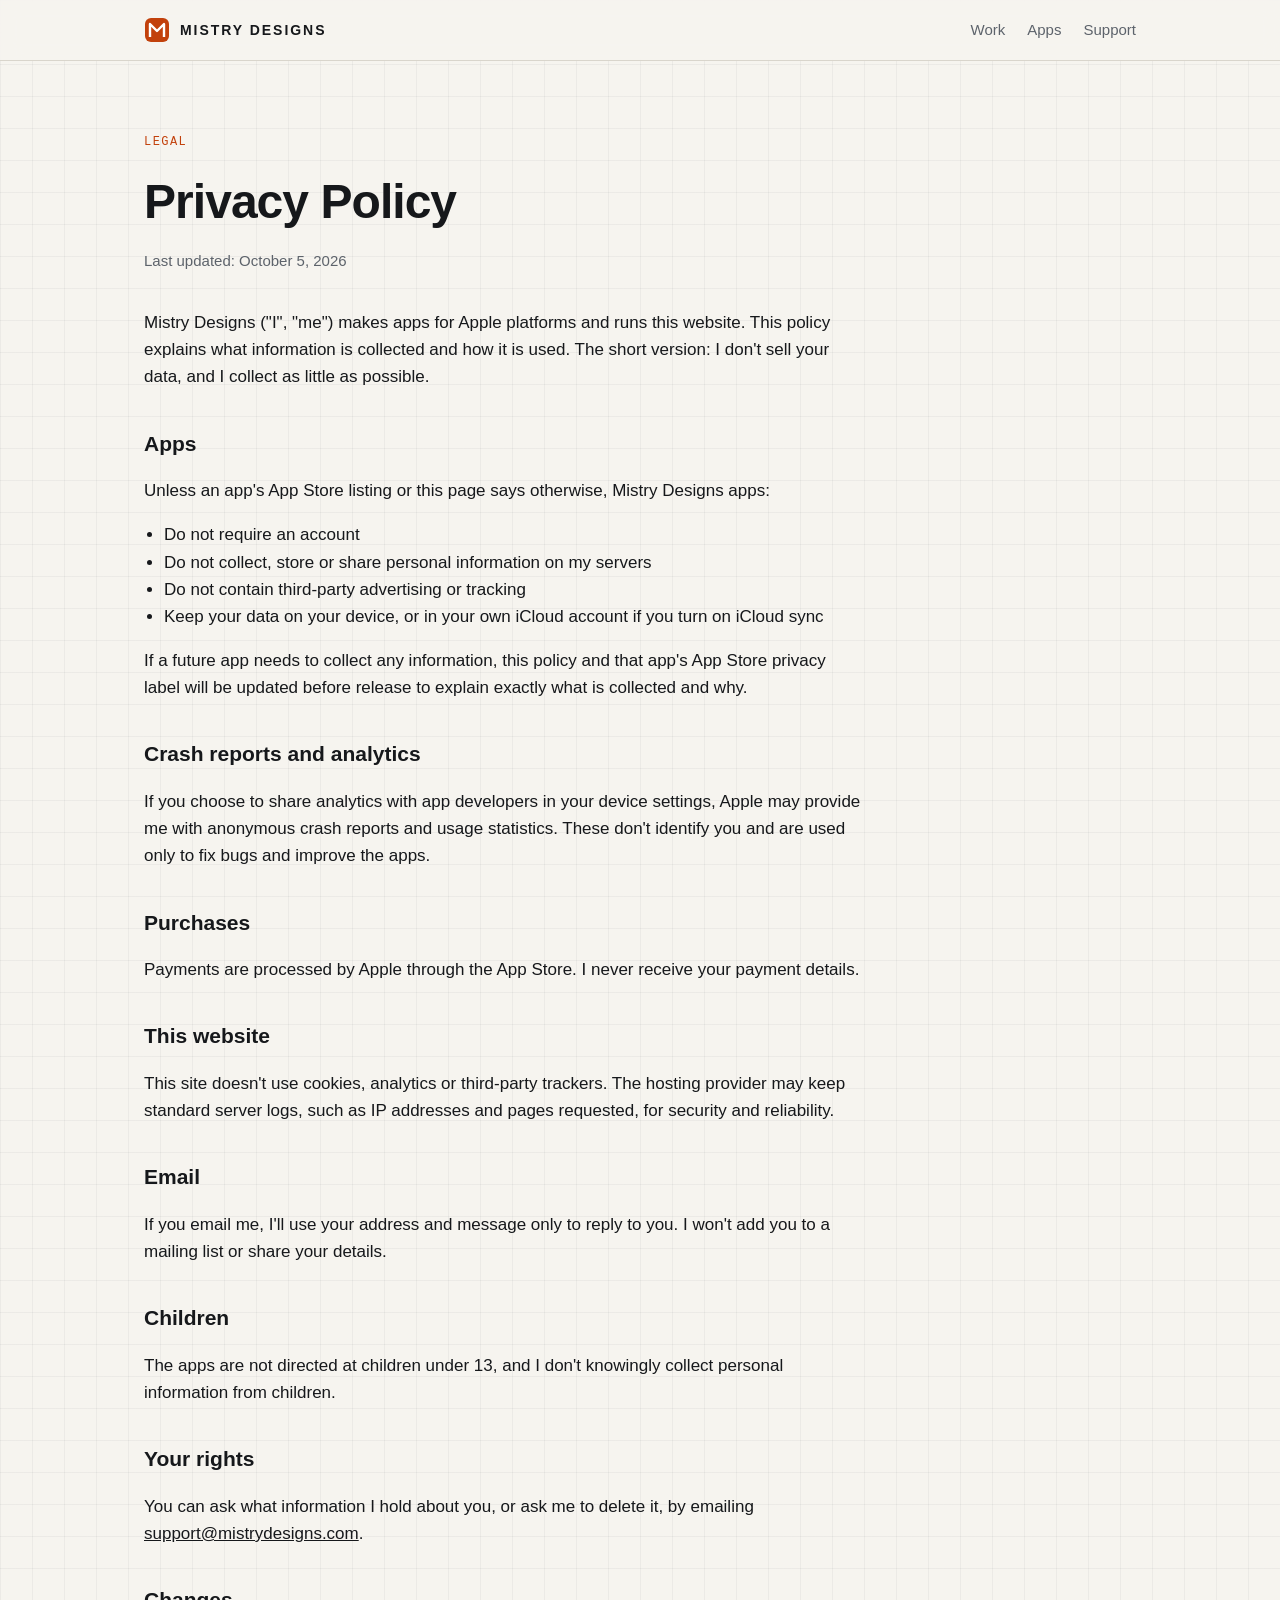
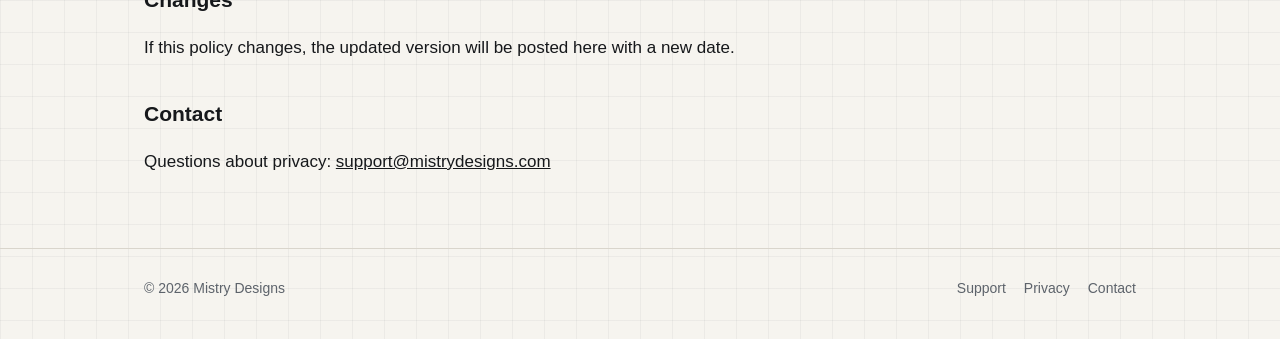
==== privacy.html @ 91972504 "Add files via upload" ====
<!doctype html>
<html lang="en">
<head>
<meta charset="utf-8">
<meta name="viewport" content="width=device-width,initial-scale=1">
<title>Privacy Policy — Mistry Designs</title>
<meta name="description" content="Privacy policy for Mistry Designs apps and website.">
<link rel="stylesheet" href="style.css">
<link rel="icon" href="data:image/svg+xml,%3Csvg xmlns='http://www.w3.org/2000/svg' viewBox='0 0 26 26'%3E%3Crect width='26' height='26' rx='6' fill='%23c2410c'/%3E%3Cpolyline points='6,20 6,7 13,14 20,7 20,20' fill='none' stroke='white' stroke-width='2.4' stroke-linejoin='round'/%3E%3C/svg%3E">
</head>
<body>
<header class="site"><div class="wrap">
  <a class="brand" href="index.html"><svg viewBox="0 0 26 26" aria-hidden="true"><rect x="1" y="1" width="24" height="24" rx="6" fill="currentColor"/><polyline points="6,20 6,7 13,14 20,7 20,20" fill="none" stroke="#fff" stroke-width="2.4" stroke-linejoin="round"/></svg>MISTRY DESIGNS</a>
  <nav><a href="index.html#work">Work</a><a href="index.html#apps">Apps</a><a href="support.html">Support</a></nav>
</div></header>

<main><div class="wrap"><div class="doc">
<div class="label">Legal</div>
<h1>Privacy Policy</h1>
<p class="updated">Last updated: October 5, 2026</p>
<p>Mistry Designs ("I", "me") makes apps for Apple platforms and runs this website. This policy explains what information is collected and how it is used. The short version: I don't sell your data, and I collect as little as possible.</p>
<h2>Apps</h2>
<p>Unless an app's App Store listing or this page says otherwise, Mistry Designs apps:</p>
<ul>
  <li>Do not require an account</li>
  <li>Do not collect, store or share personal information on my servers</li>
  <li>Do not contain third-party advertising or tracking</li>
  <li>Keep your data on your device, or in your own iCloud account if you turn on iCloud sync</li>
</ul>
<p>If a future app needs to collect any information, this policy and that app's App Store privacy label will be updated before release to explain exactly what is collected and why.</p>
<h2>Crash reports and analytics</h2>
<p>If you choose to share analytics with app developers in your device settings, Apple may provide me with anonymous crash reports and usage statistics. These don't identify you and are used only to fix bugs and improve the apps.</p>
<h2>Purchases</h2>
<p>Payments are processed by Apple through the App Store. I never receive your payment details.</p>
<h2>This website</h2>
<p>This site doesn't use cookies, analytics or third-party trackers. The hosting provider may keep standard server logs, such as IP addresses and pages requested, for security and reliability.</p>
<h2>Email</h2>
<p>If you email me, I'll use your address and message only to reply to you. I won't add you to a mailing list or share your details.</p>
<h2>Children</h2>
<p>The apps are not directed at children under 13, and I don't knowingly collect personal information from children.</p>
<h2>Your rights</h2>
<p>You can ask what information I hold about you, or ask me to delete it, by emailing <a href="mailto:support@mistrydesigns.com">support@mistrydesigns.com</a>.</p>
<h2>Changes</h2>
<p>If this policy changes, the updated version will be posted here with a new date.</p>
<h2>Contact</h2>
<p>Questions about privacy: <a href="mailto:support@mistrydesigns.com">support@mistrydesigns.com</a></p>
</div></div></main>

<footer><div class="wrap">
  <span>© 2026 Mistry Designs</span>
  <span><a href="support.html">Support</a><a href="privacy.html">Privacy</a><a href="mailto:hello@mistrydesigns.com">Contact</a></span>
</div></footer>
</body>
</html>
---- style.css ----
:root{
  --bg:#f6f4ef; --surface:#ffffff; --ink:#16181b; --muted:#5d636b; --line:#d9d5cc;
  --accent:#c2410c; --accent-ink:#ffffff; --grid:rgba(22,24,27,.045);
  --sans:-apple-system,BlinkMacSystemFont,"SF Pro Text","Segoe UI",Roboto,Helvetica,Arial,sans-serif;
  --mono:ui-monospace,"SF Mono",Menlo,Consolas,monospace;
}
@media (prefers-color-scheme:dark){
  :root{--bg:#121417;--surface:#1a1d21;--ink:#ecebe7;--muted:#9aa0a8;--line:#2c3036;
  --accent:#fb923c;--accent-ink:#121417;--grid:rgba(236,235,231,.04);}
}
*{box-sizing:border-box}
html{scroll-behavior:smooth}
body{margin:0;background:var(--bg);color:var(--ink);font-family:var(--sans);font-size:17px;line-height:1.6;
  -webkit-font-smoothing:antialiased;
  background-image:linear-gradient(var(--grid) 1px,transparent 1px),linear-gradient(90deg,var(--grid) 1px,transparent 1px);
  background-size:32px 32px;}
a{color:inherit}
.wrap{max-width:1040px;margin:0 auto;padding:0 24px}
header.site{position:sticky;top:0;z-index:10;background:color-mix(in srgb,var(--bg) 88%,transparent);
  backdrop-filter:blur(10px);-webkit-backdrop-filter:blur(10px);border-bottom:1px solid var(--line)}
header.site .wrap{display:flex;align-items:center;justify-content:space-between;height:60px;gap:16px}
.brand{white-space:nowrap;display:flex;align-items:center;gap:10px;text-decoration:none;font-weight:700;letter-spacing:.14em;font-size:14px}
.brand svg{width:26px;height:26px;color:var(--accent)}
nav a{text-decoration:none;color:var(--muted);font-size:15px;margin-left:22px}
nav a:hover{color:var(--ink)}
.label{font-family:var(--mono);font-size:12px;letter-spacing:.12em;text-transform:uppercase;color:var(--accent)}
.hero{padding-top:96px;padding-bottom:72px}
.hero h1{font-size:clamp(38px,6.2vw,68px);line-height:1.04;letter-spacing:-.025em;margin:14px 0 22px;max-width:14ch}
.hero p{font-size:20px;color:var(--muted);max-width:40em;margin:0 0 32px}
.btns{display:flex;gap:12px;flex-wrap:wrap}
.btn{display:inline-block;padding:12px 20px;border-radius:999px;text-decoration:none;font-weight:600;font-size:15px;border:1px solid var(--ink)}
.btn.primary{background:var(--ink);color:var(--bg)}
.btn:hover{opacity:.85}
section{padding:72px 0;border-top:1px solid var(--line)}
section h2{font-size:clamp(28px,3.6vw,38px);letter-spacing:-.02em;line-height:1.15;margin:10px 0 14px}
.lede{color:var(--muted);max-width:40em;margin:0 0 40px}
.caps{display:grid;grid-template-columns:repeat(auto-fit,minmax(220px,1fr));gap:1px;background:var(--line);border:1px solid var(--line);border-radius:14px;overflow:hidden}
.cap{background:var(--surface);padding:24px}
.cap h3{margin:8px 0 6px;font-size:17px}
.cap p{margin:0;color:var(--muted);font-size:15px}
.cap .num{font-family:var(--mono);font-size:12px;color:var(--muted)}
.work{display:grid;gap:20px}
.proj{display:grid;grid-template-columns:240px 1fr;gap:28px;background:var(--surface);border:1px solid var(--line);border-radius:16px;padding:24px}
.proj .fig{aspect-ratio:4/3;border:1px solid var(--line);border-radius:10px;display:grid;place-items:center;color:var(--muted);
  background-image:linear-gradient(var(--grid) 1px,transparent 1px),linear-gradient(90deg,var(--grid) 1px,transparent 1px);background-size:16px 16px}
.proj .fig svg{width:72%;height:auto}
.proj h3{font-size:22px;letter-spacing:-.01em;margin:6px 0 8px}
.proj p{margin:0 0 14px;color:var(--muted)}
.meta{display:flex;justify-content:space-between;gap:12px;flex-wrap:wrap}
.status{font-family:var(--mono);font-size:12px;color:var(--muted)}
.status::before{content:"";display:inline-block;width:8px;height:8px;border-radius:50%;background:var(--accent);margin-right:8px;vertical-align:1px}
.tags{display:flex;flex-wrap:wrap;gap:8px;list-style:none;padding:0;margin:0}
.tags li{font-family:var(--mono);font-size:12px;border:1px solid var(--line);border-radius:999px;padding:3px 10px;color:var(--muted)}
.apps{display:grid;grid-template-columns:1.2fr 1fr;gap:40px;align-items:center}
.appicons{display:flex;gap:16px;justify-content:center}
.appicon{width:84px;height:84px;border-radius:20px;border:1.5px dashed var(--line);display:grid;place-items:center;font-family:var(--mono);font-size:11px;color:var(--muted);background:var(--surface)}
.appicon.on{border:none;background:var(--accent);color:var(--accent-ink);font-size:13px;font-weight:700}
.contact{display:flex;align-items:center;justify-content:space-between;gap:24px;flex-wrap:wrap}
.contact a.mail{font-size:clamp(22px,3.4vw,34px);font-weight:600;letter-spacing:-.01em;text-decoration:none;border-bottom:2px solid var(--accent)}
footer{border-top:1px solid var(--line);padding:28px 0 40px;color:var(--muted);font-size:14px}
footer .wrap{display:flex;justify-content:space-between;gap:16px;flex-wrap:wrap}
footer a{color:var(--muted);text-decoration:none;margin-left:18px}
footer a:hover{color:var(--ink)}
/* document pages */
.doc{padding:72px 0 56px;max-width:720px}
.doc h1{font-size:clamp(34px,5vw,48px);letter-spacing:-.02em;margin:12px 0 8px}
.doc .updated{color:var(--muted);font-size:15px;margin:0 0 36px}
.doc h2{font-size:21px;margin:36px 0 8px}
.doc p,.doc li{color:var(--ink)}
.doc ul{padding-left:20px}
.card{background:var(--surface);border:1px solid var(--line);border-radius:14px;padding:22px 24px;margin:0 0 28px}
.card a{font-weight:600}
@media (max-width:760px){
  .wrap{padding:0 16px}
  nav a{margin-left:14px;font-size:14px}
  nav a.hide-sm{display:none}
  .hero{padding-top:64px;padding-bottom:48px}
  .proj{grid-template-columns:1fr}
  .apps{grid-template-columns:1fr}
  section{padding:56px 0}
  footer a{margin:0 18px 0 0}
}
/* stage clock */
.appcard{display:flex;gap:18px;align-items:flex-start;background:var(--surface);border:1px solid var(--line);border-radius:16px;padding:18px;margin:0 0 24px}
.appcard .appicon{flex:none;width:64px;height:64px;border-radius:15px}
.appcard .appicon svg{width:38px;height:38px}
.appcard h3{margin:4px 0 4px;font-size:20px}
.appcard p{margin:0;color:var(--muted);font-size:15px}
.stageclock{background:#0b0c0e;color:#f4f2ec;border-radius:18px;padding:28px 28px 22px;border:1px solid #23262b;box-shadow:0 20px 50px rgba(0,0,0,.18);font-family:var(--mono)}
.sc-label{font-size:12px;letter-spacing:.14em;color:#9aa0a8}
.sc-time{font-size:clamp(64px,10vw,104px);font-weight:600;line-height:1.05;letter-spacing:-.02em;font-variant-numeric:tabular-nums;margin:8px 0 14px;color:#fb923c}
.sc-bar{height:6px;border-radius:3px;background:#23262b;overflow:hidden}
.sc-bar span{display:block;height:100%;width:66%;background:#fb923c}
.sc-foot{display:flex;justify-content:space-between;gap:12px;flex-wrap:wrap;font-size:11px;letter-spacing:.12em;color:#9aa0a8;margin-top:12px}
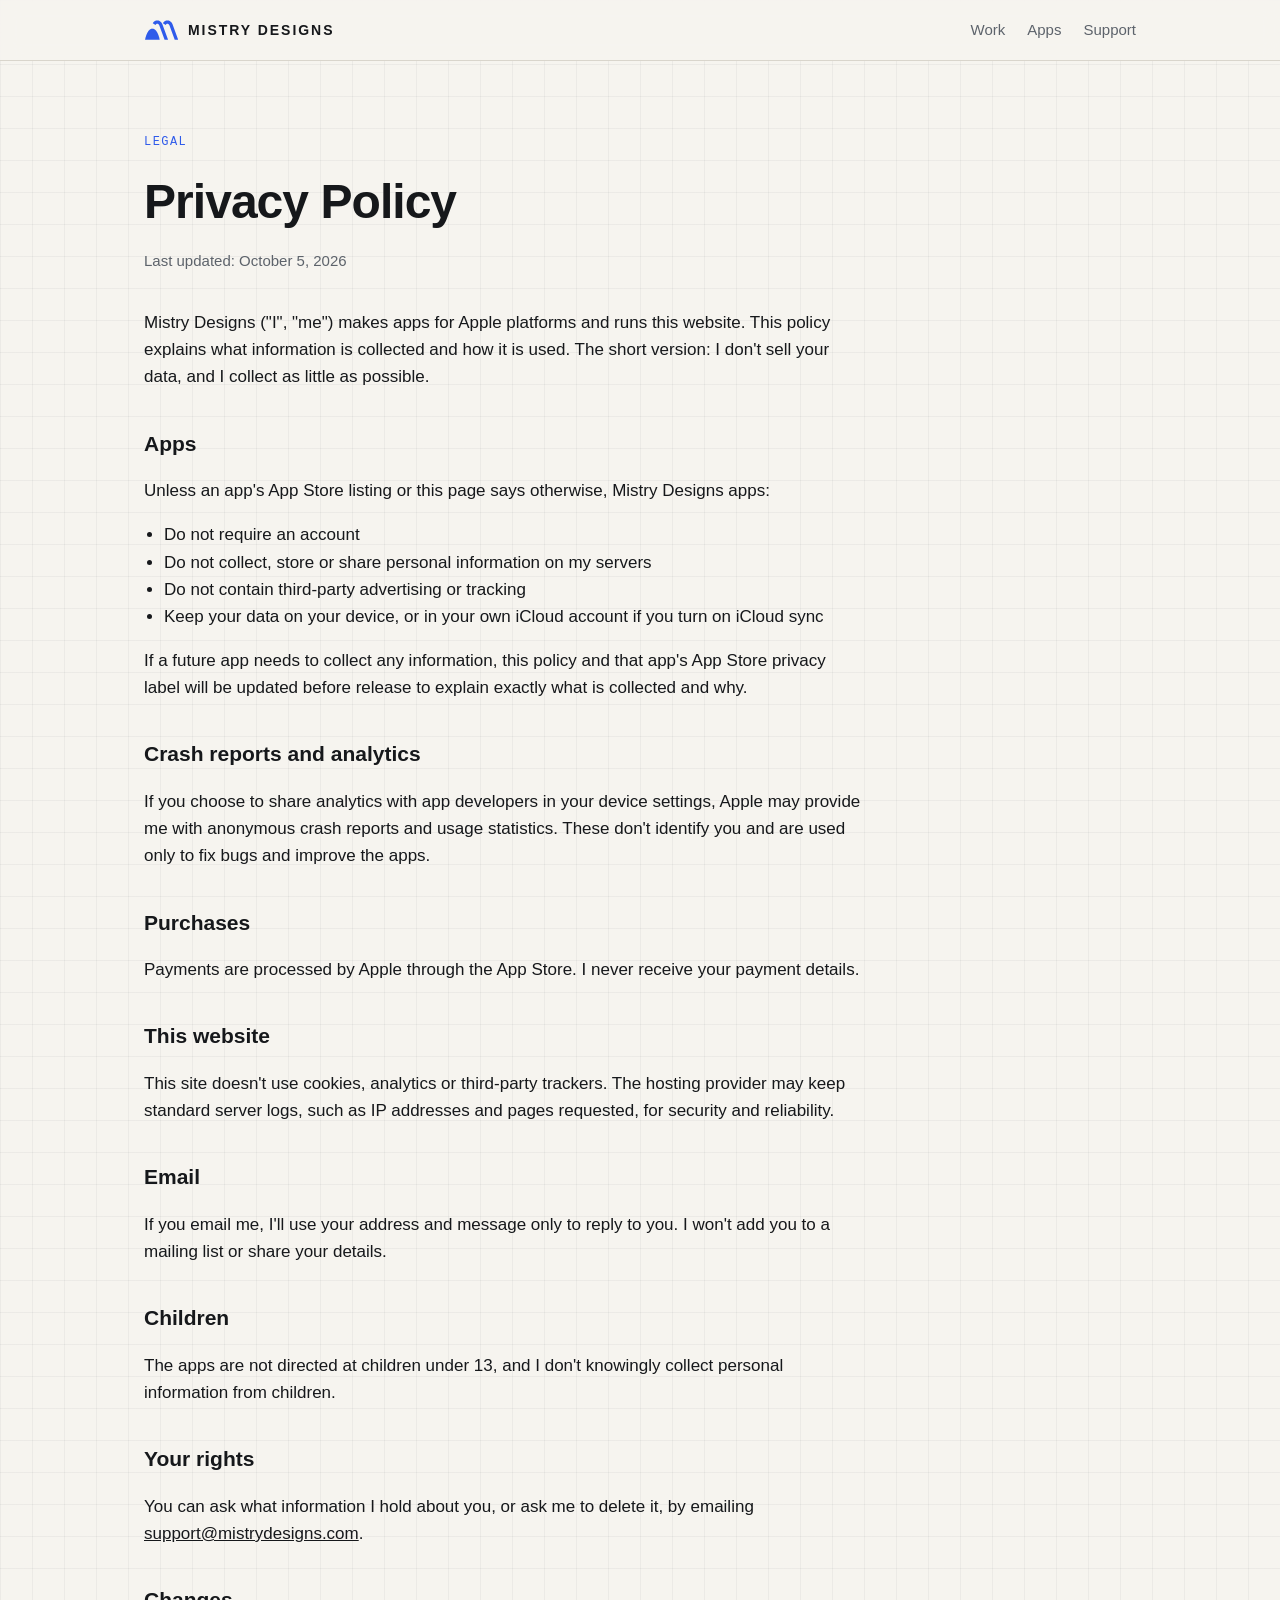
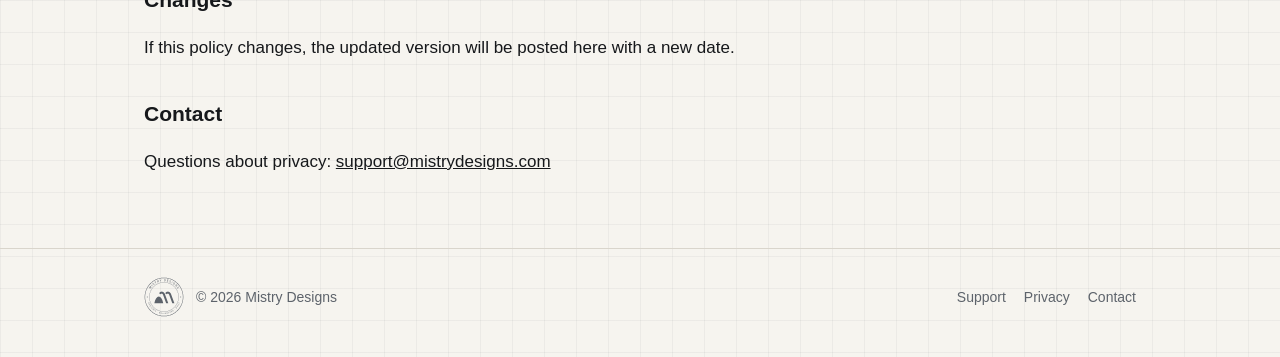
==== commit 6e70f8f1: "Add maker's seal, logo mark, favicon and brand blue - About section and footer show the "Designed · " ====
--- a/privacy.html
+++ b/privacy.html
@@ -6,11 +6,11 @@
 <title>Privacy Policy — Mistry Designs</title>
 <meta name="description" content="Privacy policy for Mistry Designs apps and website.">
 <link rel="stylesheet" href="style.css">
-<link rel="icon" href="data:image/svg+xml,%3Csvg xmlns='http://www.w3.org/2000/svg' viewBox='0 0 26 26'%3E%3Crect width='26' height='26' rx='6' fill='%23c2410c'/%3E%3Cpolyline points='6,20 6,7 13,14 20,7 20,20' fill='none' stroke='white' stroke-width='2.4' stroke-linejoin='round'/%3E%3C/svg%3E">
+<link rel="icon" type="image/svg+xml" href="favicon.svg">
 </head>
 <body>
 <header class="site"><div class="wrap">
-  <a class="brand" href="index.html"><svg viewBox="0 0 26 26" aria-hidden="true"><rect x="1" y="1" width="24" height="24" rx="6" fill="currentColor"/><polyline points="6,20 6,7 13,14 20,7 20,20" fill="none" stroke="#fff" stroke-width="2.4" stroke-linejoin="round"/></svg>MISTRY DESIGNS</a>
+  <a class="brand" href="index.html"><svg viewBox="0 14 134 82" aria-hidden="true"><path fill="currentColor" d="M46.57 31.89 L46.92 31.47 L47.27 31.08 L47.62 30.71 L47.98 30.38 L48.33 30.08 L48.69 29.80 L49.04 29.56 L49.38 29.35 L49.73 29.16 L50.06 29.00 L50.39 28.86 L50.71 28.75 L51.03 28.66 L51.34 28.59 L51.64 28.54 L51.95 28.51 L52.25 28.50 L52.55 28.51 L52.86 28.54 L53.17 28.59 L53.49 28.66 L53.83 28.76 L54.17 28.89 L54.53 29.04 L54.91 29.23 L55.30 29.45 L55.70 29.72 L56.12 30.03 L56.56 30.38 L57.01 30.79 L57.47 31.25 L57.94 31.76 L58.41 32.33 L58.90 32.96 L59.38 33.65 L59.87 34.41 L60.11 34.81 L81.08 92.00 L94.92 92.00 L72.10 29.76 L71.87 29.21 L71.59 28.67 L70.98 27.65 L70.85 27.45 L70.23 26.49 L70.09 26.28 L69.45 25.38 L69.30 25.17 L68.65 24.32 L68.48 24.10 L67.82 23.32 L67.63 23.10 L66.96 22.37 L66.75 22.15 L66.08 21.47 L65.85 21.26 L65.16 20.64 L64.91 20.42 L64.22 19.86 L63.95 19.65 L63.25 19.13 L62.96 18.93 L62.26 18.47 L61.95 18.28 L61.24 17.87 L60.91 17.70 L60.19 17.34 L59.84 17.17 L59.13 16.87 L58.76 16.72 L58.04 16.46 L57.66 16.34 L56.94 16.13 L56.55 16.03 L55.83 15.86 L55.43 15.79 L54.71 15.67 L54.30 15.62 L53.58 15.55 L53.17 15.53 L52.46 15.50 L52.05 15.50 L51.33 15.53 L50.93 15.55 L50.22 15.62 L49.82 15.67 L49.12 15.78 L48.73 15.85 L48.04 16.00 L47.66 16.10 L46.98 16.29 L46.62 16.41 L45.94 16.64 L45.59 16.78 L44.92 17.05 L44.59 17.20 L43.93 17.52 L43.62 17.68 L42.97 18.03 L42.68 18.21 L42.04 18.60 L41.76 18.78 L41.14 19.22 L40.88 19.41 L40.27 19.87 L40.03 20.07 L39.44 20.58 L39.21 20.78 L38.63 21.32 L38.42 21.53 L37.86 22.10 L37.66 22.31 L37.12 22.92 L36.94 23.14 L36.41 23.78 L36.24 23.99 L35.74 24.67 L35.58 24.89 L35.10 25.59 L34.96 25.81 L34.49 26.55 L45.51 33.45 L45.90 32.83 L46.23 32.35 L46.57 31.89 Z M86.92 31.47 L87.27 31.08 L87.62 30.71 L87.98 30.38 L88.33 30.08 L88.69 29.80 L89.04 29.56 L89.38 29.35 L89.73 29.16 L90.06 29.00 L90.39 28.86 L90.71 28.75 L91.03 28.66 L91.34 28.59 L91.64 28.54 L91.95 28.51 L92.25 28.50 L92.55 28.51 L92.86 28.54 L93.17 28.59 L93.49 28.66 L93.83 28.76 L94.17 28.89 L94.53 29.04 L94.91 29.23 L95.30 29.45 L95.70 29.72 L96.12 30.03 L96.56 30.38 L97.01 30.79 L97.47 31.25 L97.94 31.76 L98.41 32.33 L98.90 32.96 L99.38 33.65 L99.87 34.41 L100.11 34.81 L121.08 92.00 L134.92 92.00 L112.10 29.76 L111.87 29.21 L111.59 28.67 L110.98 27.65 L110.85 27.45 L110.23 26.49 L110.09 26.28 L109.45 25.38 L109.30 25.17 L108.65 24.32 L108.48 24.10 L107.82 23.32 L107.63 23.10 L106.96 22.37 L106.75 22.15 L106.08 21.47 L105.85 21.26 L105.16 20.64 L104.91 20.42 L104.22 19.86 L103.95 19.65 L103.25 19.13 L102.96 18.93 L102.26 18.47 L101.95 18.28 L101.24 17.87 L100.91 17.70 L100.19 17.34 L99.84 17.17 L99.13 16.87 L98.76 16.72 L98.04 16.46 L97.66 16.34 L96.94 16.13 L96.55 16.03 L95.83 15.86 L95.43 15.79 L94.71 15.67 L94.30 15.62 L93.58 15.55 L93.17 15.53 L92.46 15.50 L92.05 15.50 L91.33 15.53 L90.93 15.55 L90.22 15.62 L89.82 15.67 L89.12 15.78 L88.73 15.85 L88.04 16.00 L87.66 16.10 L86.98 16.29 L86.62 16.41 L85.94 16.64 L85.59 16.78 L84.92 17.05 L84.59 17.20 L83.93 17.52 L83.62 17.68 L82.97 18.03 L82.68 18.21 L82.04 18.60 L81.76 18.78 L81.14 19.22 L80.88 19.41 L80.27 19.87 L80.03 20.07 L79.44 20.58 L79.21 20.78 L78.63 21.32 L78.42 21.53 L77.86 22.10 L77.66 22.31 L77.12 22.92 L76.94 23.14 L76.41 23.78 L76.24 23.99 L75.74 24.67 L75.58 24.89 L75.10 25.59 L74.96 25.81 L74.49 26.55 L85.51 33.45 L85.90 32.83 L86.23 32.35 L86.57 31.89 L86.92 31.47 Z M60.55 85.52 L60.03 83.48 L59.48 81.50 L58.92 79.57 L58.34 77.71 L57.74 75.90 L57.12 74.16 L56.48 72.47 L55.83 70.84 L55.17 69.27 L54.49 67.75 L53.80 66.29 L53.09 64.89 L52.37 63.55 L51.64 62.27 L50.89 61.04 L50.14 59.87 L49.38 58.75 L48.60 57.69 L47.82 56.69 L47.03 55.74 L46.23 54.85 L45.43 54.01 L44.62 53.23 L43.80 52.50 L42.98 51.83 L42.16 51.22 L41.33 50.66 L40.50 50.15 L39.66 49.70 L38.83 49.30 L37.99 48.95 L37.16 48.66 L36.32 48.42 L35.49 48.24 L34.66 48.11 L33.83 48.03 L33.00 48.00 L32.17 48.03 L31.34 48.11 L30.51 48.24 L29.68 48.42 L28.84 48.66 L28.01 48.95 L27.17 49.30 L26.34 49.70 L25.50 50.15 L24.67 50.66 L23.84 51.22 L23.02 51.83 L22.20 52.50 L21.38 53.23 L20.57 54.01 L19.77 54.85 L18.97 55.74 L18.18 56.69 L17.40 57.69 L16.62 58.75 L15.86 59.87 L15.11 61.04 L14.36 62.27 L13.63 63.55 L12.91 64.89 L12.20 66.29 L11.51 67.75 L10.83 69.27 L10.17 70.84 L9.52 72.47 L8.88 74.16 L8.26 75.90 L7.66 77.71 L7.08 79.57 L6.52 81.50 L5.97 83.48 L5.45 85.52 L4.94 87.62 L4.46 89.78 L4.00 92.00 L62.00 92.00 L61.54 89.78 L61.06 87.62 L60.55 85.52 Z"/></svg>MISTRY DESIGNS</a>
   <nav><a href="index.html#work">Work</a><a href="index.html#apps">Apps</a><a href="support.html">Support</a></nav>
 </div></header>
 
@@ -47,7 +47,7 @@
 </div></div></main>
 
 <footer><div class="wrap">
-  <span>© 2026 Mistry Designs</span>
+  <span class="fseal"><span class="seal-sm" aria-hidden="true"><svg role="img" aria-label="Mistry Designs maker's seal: Designed, Engineered, Built" xmlns="http://www.w3.org/2000/svg" viewBox="0 0 120 120"><g fill="currentColor" fill-rule="evenodd"><path d="M10.83 59.35 L10.70 59.16 L10.54 59.00 L10.35 58.87 L10.14 58.78 L9.93 58.72 L9.70 58.70 L9.47 58.72 L9.26 58.78 L9.05 58.87 L8.86 59.00 L8.70 59.16 L8.57 59.35 L8.48 59.56 L8.42 59.77 L8.40 60.00 L8.42 60.23 L8.48 60.44 L8.57 60.65 L8.70 60.84 L8.86 61.00 L9.05 61.13 L9.26 61.22 L9.47 61.28 L9.70 61.30 L9.93 61.28 L10.14 61.22 L10.35 61.13 L10.54 61.00 L10.70 60.84 L10.83 60.65 L10.92 60.44 L10.98 60.23 L11.00 60.00 L10.98 59.77 L10.92 59.56 L10.83 59.35 Z M117.44 51.93 L117.12 49.93 L116.73 47.94 L116.28 45.97 L115.75 44.01 L115.16 42.08 L114.50 40.16 L113.78 38.27 L112.99 36.41 L112.13 34.57 L111.21 32.77 L110.23 31.00 L109.19 29.26 L108.08 27.57 L106.92 25.91 L105.70 24.29 L104.43 22.72 L103.10 21.19 L101.72 19.71 L100.29 18.28 L98.81 16.90 L97.28 15.57 L95.71 14.30 L94.09 13.08 L92.43 11.92 L90.74 10.81 L89.00 9.77 L87.23 8.79 L85.43 7.87 L83.59 7.01 L81.73 6.22 L79.84 5.50 L77.92 4.84 L75.99 4.25 L74.03 3.72 L72.06 3.27 L70.07 2.88 L68.07 2.56 L66.06 2.32 L64.05 2.14 L62.02 2.04 L60.00 2.00 L57.98 2.04 L55.95 2.14 L53.94 2.32 L51.93 2.56 L49.93 2.88 L47.94 3.27 L45.97 3.72 L44.01 4.25 L42.08 4.84 L40.16 5.50 L38.27 6.22 L36.41 7.01 L34.57 7.87 L32.77 8.79 L31.00 9.77 L29.26 10.81 L27.57 11.92 L25.91 13.08 L24.29 14.30 L22.72 15.57 L21.19 16.90 L19.71 18.28 L18.28 19.71 L16.90 21.19 L15.57 22.72 L14.30 24.29 L13.08 25.91 L11.92 27.57 L10.81 29.26 L9.77 31.00 L8.79 32.77 L7.87 34.57 L7.01 36.41 L6.22 38.27 L5.50 40.16 L4.84 42.08 L4.25 44.01 L3.72 45.97 L3.27 47.94 L2.88 49.93 L2.56 51.93 L2.32 53.94 L2.14 55.95 L2.04 57.98 L2.00 60.00 L2.04 62.02 L2.14 64.05 L2.32 66.06 L2.56 68.07 L2.88 70.07 L3.27 72.06 L3.72 74.03 L4.25 75.99 L4.84 77.92 L5.50 79.84 L6.22 81.73 L7.01 83.59 L7.87 85.43 L8.79 87.23 L9.77 89.00 L10.81 90.74 L11.92 92.43 L13.08 94.09 L14.30 95.71 L15.57 97.28 L16.90 98.81 L18.28 100.29 L19.71 101.72 L21.19 103.10 L22.72 104.43 L24.29 105.70 L25.91 106.92 L27.57 108.08 L29.26 109.19 L31.00 110.23 L32.77 111.21 L34.57 112.13 L36.41 112.99 L38.27 113.78 L40.16 114.50 L42.08 115.16 L44.01 115.75 L45.97 116.28 L47.94 116.73 L49.93 117.12 L51.93 117.44 L53.94 117.68 L55.95 117.86 L57.98 117.96 L60.00 118.00 L62.02 117.96 L64.05 117.86 L66.06 117.68 L68.07 117.44 L70.07 117.12 L72.06 116.73 L74.03 116.28 L75.99 115.75 L77.92 115.16 L79.84 114.50 L81.73 113.78 L83.59 112.99 L85.43 112.13 L87.23 111.21 L89.00 110.23 L90.74 109.19 L92.43 108.08 L94.09 106.92 L95.71 105.70 L97.28 104.43 L98.81 103.10 L100.29 101.72 L101.72 100.29 L103.10 98.81 L104.43 97.28 L105.70 95.71 L106.92 94.09 L108.08 92.43 L109.19 90.74 L110.23 89.00 L111.21 87.23 L112.13 85.43 L112.99 83.59 L113.78 81.73 L114.50 79.84 L115.16 77.92 L115.75 75.99 L116.28 74.03 L116.73 72.06 L117.12 70.07 L117.44 68.07 L117.68 66.06 L117.86 64.05 L117.96 62.02 L118.00 60.00 L117.96 57.98 L117.86 55.95 L117.68 53.94 L117.44 51.93 Z M116.05 67.88 L115.74 69.83 L115.36 71.77 L114.92 73.69 L114.41 75.60 L113.83 77.49 L113.19 79.36 L112.48 81.20 L111.71 83.02 L110.87 84.81 L109.97 86.57 L109.02 88.30 L108.00 89.99 L106.92 91.65 L105.79 93.27 L104.60 94.85 L103.36 96.38 L102.06 97.87 L100.71 99.32 L99.32 100.71 L97.87 102.06 L96.38 103.36 L94.85 104.60 L93.27 105.79 L91.65 106.92 L89.99 108.00 L88.30 109.02 L86.57 109.97 L84.81 110.87 L83.02 111.71 L81.20 112.48 L79.36 113.19 L77.49 113.83 L75.60 114.41 L73.69 114.92 L71.77 115.36 L69.83 115.74 L67.88 116.05 L65.92 116.29 L63.95 116.46 L61.98 116.57 L60.00 116.60 L58.02 116.57 L56.05 116.46 L54.08 116.29 L52.12 116.05 L50.17 115.74 L48.23 115.36 L46.31 114.92 L44.40 114.41 L42.51 113.83 L40.64 113.19 L38.80 112.48 L36.98 111.71 L35.19 110.87 L33.43 109.97 L31.70 109.02 L30.01 108.00 L28.35 106.92 L26.73 105.79 L25.15 104.60 L23.62 103.36 L22.13 102.06 L20.68 100.71 L19.29 99.32 L17.94 97.87 L16.64 96.38 L15.40 94.85 L14.21 93.27 L13.08 91.65 L12.00 89.99 L10.98 88.30 L10.03 86.57 L9.13 84.81 L8.29 83.02 L7.52 81.20 L6.81 79.36 L6.17 77.49 L5.59 75.60 L5.08 73.69 L4.64 71.77 L4.26 69.83 L3.95 67.88 L3.71 65.92 L3.54 63.95 L3.43 61.98 L3.40 60.00 L3.43 58.02 L3.54 56.05 L3.71 54.08 L3.95 52.12 L4.26 50.17 L4.64 48.23 L5.08 46.31 L5.59 44.40 L6.17 42.51 L6.81 40.64 L7.52 38.80 L8.29 36.98 L9.13 35.19 L10.03 33.43 L10.98 31.70 L12.00 30.01 L13.08 28.35 L14.21 26.73 L15.40 25.15 L16.64 23.62 L17.94 22.13 L19.29 20.68 L20.68 19.29 L22.13 17.94 L23.62 16.64 L25.15 15.40 L26.73 14.21 L28.35 13.08 L30.01 12.00 L31.70 10.98 L33.43 10.03 L35.19 9.13 L36.98 8.29 L38.80 7.52 L40.64 6.81 L42.51 6.17 L44.40 5.59 L46.31 5.08 L48.23 4.64 L50.17 4.26 L52.12 3.95 L54.08 3.71 L56.05 3.54 L58.02 3.43 L60.00 3.40 L61.98 3.43 L63.95 3.54 L65.92 3.71 L67.88 3.95 L69.83 4.26 L71.77 4.64 L73.69 5.08 L75.60 5.59 L77.49 6.17 L79.36 6.81 L81.20 7.52 L83.02 8.29 L84.81 9.13 L86.57 10.03 L88.30 10.98 L89.99 12.00 L91.65 13.08 L93.27 14.21 L94.85 15.40 L96.38 16.64 L97.87 17.94 L99.32 19.29 L100.71 20.68 L102.06 22.13 L103.36 23.62 L104.60 25.15 L105.79 26.73 L106.92 28.35 L108.00 30.01 L109.02 31.70 L109.97 33.43 L110.87 35.19 L111.71 36.98 L112.48 38.80 L113.19 40.64 L113.83 42.51 L114.41 44.40 L114.92 46.31 L115.36 48.23 L115.74 50.17 L116.05 52.12 L116.29 54.08 L116.46 56.05 L116.57 58.02 L116.60 60.00 L116.57 61.98 L116.46 63.95 L116.29 65.92 L116.05 67.88 Z M103.77 53.85 L103.53 52.32 L103.23 50.81 L102.89 49.31 L102.49 47.82 L102.04 46.34 L101.53 44.88 L100.98 43.44 L100.38 42.02 L99.73 40.62 L99.03 39.25 L98.28 37.90 L97.48 36.58 L96.64 35.28 L95.76 34.02 L94.83 32.79 L93.86 31.59 L92.85 30.42 L91.79 29.30 L90.70 28.21 L89.58 27.15 L88.41 26.14 L87.21 25.17 L85.98 24.24 L84.72 23.36 L83.42 22.52 L82.10 21.72 L80.75 20.97 L79.38 20.27 L77.98 19.62 L76.56 19.02 L75.12 18.47 L73.66 17.96 L72.18 17.51 L70.69 17.11 L69.19 16.77 L67.68 16.47 L66.15 16.23 L64.62 16.04 L63.08 15.91 L61.54 15.83 L60.00 15.80 L58.46 15.83 L56.92 15.91 L55.38 16.04 L53.85 16.23 L52.32 16.47 L50.81 16.77 L49.31 17.11 L47.82 17.51 L46.34 17.96 L44.88 18.47 L43.44 19.02 L42.02 19.62 L40.62 20.27 L39.25 20.97 L37.90 21.72 L36.58 22.52 L35.28 23.36 L34.02 24.24 L32.79 25.17 L31.59 26.14 L30.42 27.15 L29.30 28.21 L28.21 29.30 L27.15 30.42 L26.14 31.59 L25.17 32.79 L24.24 34.02 L23.36 35.28 L22.52 36.58 L21.72 37.90 L20.97 39.25 L20.27 40.62 L19.62 42.02 L19.02 43.44 L18.47 44.88 L17.96 46.34 L17.51 47.82 L17.11 49.31 L16.77 50.81 L16.47 52.32 L16.23 53.85 L16.04 55.38 L15.91 56.92 L15.83 58.46 L15.80 60.00 L15.83 61.54 L15.91 63.08 L16.04 64.62 L16.23 66.15 L16.47 67.68 L16.77 69.19 L17.11 70.69 L17.51 72.18 L17.96 73.66 L18.47 75.12 L19.02 76.56 L19.62 77.98 L20.27 79.38 L20.97 80.75 L21.72 82.10 L22.52 83.42 L23.36 84.72 L24.24 85.98 L25.17 87.21 L26.14 88.41 L27.15 89.58 L28.21 90.70 L29.30 91.79 L30.42 92.85 L31.59 93.86 L32.79 94.83 L34.02 95.76 L35.28 96.64 L36.58 97.48 L37.90 98.28 L39.25 99.03 L40.62 99.73 L42.02 100.38 L43.44 100.98 L44.88 101.53 L46.34 102.04 L47.82 102.49 L49.31 102.89 L50.81 103.23 L52.32 103.53 L53.85 103.77 L55.38 103.96 L56.92 104.09 L58.46 104.17 L60.00 104.20 L61.54 104.17 L63.08 104.09 L64.62 103.96 L66.15 103.77 L67.68 103.53 L69.19 103.23 L70.69 102.89 L72.18 102.49 L73.66 102.04 L75.12 101.53 L76.56 100.98 L77.98 100.38 L79.38 99.73 L80.75 99.03 L82.10 98.28 L83.42 97.48 L84.72 96.64 L85.98 95.76 L87.21 94.83 L88.41 93.86 L89.58 92.85 L90.70 91.79 L91.79 90.70 L92.85 89.58 L93.86 88.41 L94.83 87.21 L95.76 85.98 L96.64 84.72 L97.48 83.42 L98.28 82.10 L99.03 80.75 L99.73 79.38 L100.38 77.98 L100.98 76.56 L101.53 75.12 L102.04 73.66 L102.49 72.18 L102.89 70.69 L103.23 69.19 L103.53 67.68 L103.77 66.15 L103.96 64.62 L104.09 63.08 L104.17 61.54 L104.20 60.00 L104.17 58.46 L104.09 56.92 L103.96 55.38 L103.77 53.85 Z M102.98 66.04 L102.74 67.54 L102.45 69.02 L102.11 70.50 L101.72 71.96 L101.28 73.41 L100.78 74.84 L100.24 76.26 L99.65 77.65 L99.01 79.03 L98.32 80.38 L97.59 81.70 L96.81 83.00 L95.98 84.27 L95.11 85.51 L94.20 86.72 L93.25 87.90 L92.25 89.04 L91.22 90.15 L90.15 91.22 L89.04 92.25 L87.90 93.25 L86.72 94.20 L85.51 95.11 L84.27 95.98 L83.00 96.81 L81.70 97.59 L80.38 98.32 L79.03 99.01 L77.65 99.65 L76.26 100.24 L74.84 100.78 L73.41 101.28 L71.96 101.72 L70.50 102.11 L69.02 102.45 L67.54 102.74 L66.04 102.98 L64.54 103.16 L63.03 103.29 L61.51 103.37 L60.00 103.40 L58.49 103.37 L56.97 103.29 L55.46 103.16 L53.96 102.98 L52.46 102.74 L50.98 102.45 L49.50 102.11 L48.04 101.72 L46.59 101.28 L45.16 100.78 L43.74 100.24 L42.35 99.65 L40.97 99.01 L39.62 98.32 L38.30 97.59 L37.00 96.81 L35.73 95.98 L34.49 95.11 L33.28 94.20 L32.10 93.25 L30.96 92.25 L29.85 91.22 L28.78 90.15 L27.75 89.04 L26.75 87.90 L25.80 86.72 L24.89 85.51 L24.02 84.27 L23.19 83.00 L22.41 81.70 L21.68 80.38 L20.99 79.03 L20.35 77.65 L19.76 76.26 L19.22 74.84 L18.72 73.41 L18.28 71.96 L17.89 70.50 L17.55 69.02 L17.26 67.54 L17.02 66.04 L16.84 64.54 L16.71 63.03 L16.63 61.51 L16.60 60.00 L16.63 58.49 L16.71 56.97 L16.84 55.46 L17.02 53.96 L17.26 52.46 L17.55 50.98 L17.89 49.50 L18.28 48.04 L18.72 46.59 L19.22 45.16 L19.76 43.74 L20.35 42.35 L20.99 40.97 L21.68 39.62 L22.41 38.30 L23.19 37.00 L24.02 35.73 L24.89 34.49 L25.80 33.28 L26.75 32.10 L27.75 30.96 L28.78 29.85 L29.85 28.78 L30.96 27.75 L32.10 26.75 L33.28 25.80 L34.49 24.89 L35.73 24.02 L37.00 23.19 L38.30 22.41 L39.62 21.68 L40.97 20.99 L42.35 20.35 L43.74 19.76 L45.16 19.22 L46.59 18.72 L48.04 18.28 L49.50 17.89 L50.98 17.55 L52.46 17.26 L53.96 17.02 L55.46 16.84 L56.97 16.71 L58.49 16.63 L60.00 16.60 L61.51 16.63 L63.03 16.71 L64.54 16.84 L66.04 17.02 L67.54 17.26 L69.02 17.55 L70.50 17.89 L71.96 18.28 L73.41 18.72 L74.84 19.22 L76.26 19.76 L77.65 20.35 L79.03 20.99 L80.38 21.68 L81.70 22.41 L83.00 23.19 L84.27 24.02 L85.51 24.89 L86.72 25.80 L87.90 26.75 L89.04 27.75 L90.15 28.78 L91.22 29.85 L92.25 30.96 L93.25 32.10 L94.20 33.28 L95.11 34.49 L95.98 35.73 L96.81 37.00 L97.59 38.30 L98.32 39.62 L99.01 40.97 L99.65 42.35 L100.24 43.74 L100.78 45.16 L101.28 46.59 L101.72 48.04 L102.11 49.50 L102.45 50.98 L102.74 52.46 L102.98 53.96 L103.16 55.46 L103.29 56.97 L103.37 58.49 L103.40 60.00 L103.37 61.51 L103.29 63.03 L103.16 64.54 L102.98 66.04 Z M111.30 59.16 L111.14 59.00 L110.95 58.87 L110.74 58.78 L110.53 58.72 L110.30 58.70 L110.07 58.72 L109.86 58.78 L109.65 58.87 L109.46 59.00 L109.30 59.16 L109.17 59.35 L109.08 59.56 L109.02 59.77 L109.00 60.00 L109.02 60.23 L109.08 60.44 L109.17 60.65 L109.30 60.84 L109.46 61.00 L109.65 61.13 L109.86 61.22 L110.07 61.28 L110.30 61.30 L110.53 61.28 L110.74 61.22 L110.95 61.13 L111.14 61.00 L111.30 60.84 L111.43 60.65 L111.52 60.44 L111.58 60.23 L111.60 60.00 L111.58 59.77 L111.52 59.56 L111.43 59.35 L111.30 59.16 Z M51.09 50.83 L51.25 50.67 L51.41 50.54 L51.58 50.41 L51.74 50.30 L51.90 50.20 L52.05 50.11 L52.21 50.04 L52.36 49.98 L52.51 49.92 L52.65 49.88 L52.80 49.85 L52.94 49.83 L53.08 49.82 L53.21 49.81 L53.35 49.82 L53.50 49.83 L53.64 49.85 L53.79 49.89 L53.94 49.93 L54.10 49.99 L54.26 50.06 L54.44 50.15 L54.62 50.25 L54.80 50.37 L55.00 50.51 L55.20 50.68 L55.40 50.86 L55.61 51.07 L55.83 51.31 L56.05 51.57 L56.27 51.86 L56.50 52.18 L56.72 52.53 L56.83 52.71 L66.48 79.02 L72.84 79.02 L62.35 50.39 L62.24 50.14 L62.11 49.89 L61.83 49.42 L61.77 49.33 L61.49 48.89 L61.42 48.79 L61.13 48.37 L61.06 48.28 L60.76 47.89 L60.68 47.79 L60.38 47.43 L60.29 47.33 L59.98 46.99 L59.89 46.89 L59.58 46.58 L59.47 46.48 L59.15 46.19 L59.04 46.10 L58.72 45.83 L58.60 45.74 L58.28 45.50 L58.14 45.41 L57.82 45.20 L57.68 45.11 L57.35 44.92 L57.20 44.84 L56.87 44.67 L56.71 44.60 L56.38 44.46 L56.21 44.39 L55.88 44.27 L55.70 44.22 L55.37 44.12 L55.19 44.07 L54.86 44.00 L54.68 43.96 L54.35 43.91 L54.16 43.89 L53.83 43.85 L53.64 43.84 L53.31 43.83 L53.12 43.83 L52.79 43.84 L52.61 43.85 L52.28 43.88 L52.10 43.91 L51.78 43.96 L51.60 43.99 L51.28 44.06 L51.11 44.11 L50.79 44.20 L50.62 44.25 L50.31 44.36 L50.15 44.42 L49.84 44.54 L49.69 44.61 L49.39 44.76 L49.25 44.83 L48.95 45.00 L48.81 45.08 L48.52 45.26 L48.39 45.34 L48.11 45.54 L47.99 45.63 L47.71 45.84 L47.59 45.93 L47.32 46.17 L47.22 46.26 L46.95 46.51 L46.85 46.60 L46.60 46.87 L46.50 46.96 L46.25 47.24 L46.17 47.34 L45.93 47.64 L45.85 47.74 L45.62 48.05 L45.55 48.15 L45.33 48.47 L45.26 48.57 L45.05 48.91 L50.11 52.09 L50.29 51.80 L50.45 51.58 L50.60 51.37 L50.76 51.18 L50.92 50.99 L51.09 50.83 Z M69.65 50.67 L69.81 50.54 L69.98 50.41 L70.14 50.30 L70.30 50.20 L70.45 50.11 L70.61 50.04 L70.76 49.98 L70.91 49.92 L71.05 49.88 L71.20 49.85 L71.34 49.83 L71.48 49.82 L71.61 49.81 L71.75 49.82 L71.90 49.83 L72.04 49.85 L72.19 49.89 L72.34 49.93 L72.50 49.99 L72.66 50.06 L72.84 50.15 L73.02 50.25 L73.20 50.37 L73.40 50.51 L73.60 50.68 L73.80 50.86 L74.01 51.07 L74.23 51.31 L74.45 51.57 L74.67 51.86 L74.90 52.18 L75.12 52.53 L75.23 52.71 L84.88 79.02 L91.24 79.02 L80.75 50.39 L80.64 50.14 L80.51 49.89 L80.23 49.42 L80.17 49.33 L79.89 48.89 L79.82 48.79 L79.53 48.37 L79.46 48.28 L79.16 47.89 L79.08 47.79 L78.78 47.43 L78.69 47.33 L78.38 46.99 L78.29 46.89 L77.98 46.58 L77.87 46.48 L77.55 46.19 L77.44 46.10 L77.12 45.83 L77.00 45.74 L76.68 45.50 L76.54 45.41 L76.22 45.20 L76.08 45.11 L75.75 44.92 L75.60 44.84 L75.27 44.67 L75.11 44.60 L74.78 44.46 L74.61 44.39 L74.28 44.27 L74.10 44.22 L73.77 44.12 L73.59 44.07 L73.26 44.00 L73.08 43.96 L72.75 43.91 L72.56 43.89 L72.23 43.85 L72.04 43.84 L71.71 43.83 L71.52 43.83 L71.19 43.84 L71.01 43.85 L70.68 43.88 L70.50 43.91 L70.18 43.96 L70.00 43.99 L69.68 44.06 L69.51 44.11 L69.19 44.20 L69.02 44.25 L68.71 44.36 L68.55 44.42 L68.24 44.54 L68.09 44.61 L67.79 44.76 L67.65 44.83 L67.35 45.00 L67.21 45.08 L66.92 45.26 L66.79 45.34 L66.51 45.54 L66.39 45.63 L66.11 45.84 L65.99 45.93 L65.72 46.17 L65.62 46.26 L65.35 46.51 L65.25 46.60 L65.00 46.87 L64.90 46.96 L64.65 47.24 L64.57 47.34 L64.33 47.64 L64.25 47.74 L64.02 48.05 L63.95 48.15 L63.73 48.47 L63.66 48.57 L63.45 48.91 L68.51 52.09 L68.69 51.80 L68.85 51.58 L69.00 51.37 L69.16 51.18 L69.32 50.99 L69.49 50.83 L69.65 50.67 Z M56.28 73.30 L56.01 72.45 L55.74 71.62 L55.45 70.81 L55.16 70.04 L54.86 69.29 L54.56 68.56 L54.24 67.87 L53.93 67.20 L53.60 66.55 L53.27 65.93 L52.93 65.34 L52.59 64.78 L52.24 64.24 L51.89 63.73 L51.54 63.24 L51.18 62.78 L50.81 62.34 L50.45 61.93 L50.08 61.55 L49.70 61.19 L49.33 60.85 L48.95 60.54 L48.57 60.26 L48.19 60.00 L47.81 59.77 L47.43 59.56 L47.04 59.38 L46.66 59.22 L46.27 59.08 L45.89 58.97 L45.50 58.89 L45.12 58.83 L44.74 58.79 L44.36 58.78 L43.98 58.79 L43.60 58.83 L43.22 58.89 L42.83 58.97 L42.45 59.08 L42.06 59.22 L41.68 59.38 L41.29 59.56 L40.91 59.77 L40.53 60.00 L40.15 60.26 L39.77 60.54 L39.39 60.85 L39.02 61.19 L38.64 61.55 L38.27 61.93 L37.91 62.34 L37.54 62.78 L37.18 63.24 L36.83 63.73 L36.48 64.24 L36.13 64.78 L35.79 65.34 L35.45 65.93 L35.12 66.55 L34.79 67.20 L34.48 67.87 L34.16 68.56 L33.86 69.29 L33.56 70.04 L33.27 70.81 L32.98 71.62 L32.71 72.45 L32.44 73.30 L32.18 74.19 L31.93 75.10 L31.69 76.04 L31.45 77.01 L31.23 78.00 L31.02 79.02 L57.70 79.02 L57.49 78.00 L57.27 77.01 L57.03 76.04 L56.79 75.10 L56.54 74.19 L56.28 73.30 Z"/><path d="M19.5430804224861 35.49346504697012 20.052148994030098 34.764812820952585 17.41981077211089 32.92574527870804C17.04563800739918 32.66433168791518 16.407269007277243 32.242760354425016 15.886070712029895 31.898165362277297C16.62070547853996 32.13300968786782 17.36977310010021 32.36816888401058 17.743138108091536 32.46295264866988L21.084044747159826 33.28781506551163L21.531199573516044 32.64778270482055L19.598257362051427 29.807638906110476C19.370976616163432 29.482785064497016 18.88296321093983 28.839012074634244 18.410416280231082 28.250003158290127C18.948385036106213 28.640504687814257 19.56054080225762 29.09260509197393 19.921584698032074 29.34484627607231L22.553922919951287 31.18391381831685L23.074456999863393 30.438850506127746L18.18395332073668 27.022129012431535L17.40888495505257 28.131518437629403L19.481388154831468 31.142429883556122C19.684030019510125 31.42564852058818 20.121102301745903 31.96056760842209 20.47737863533281 32.38042773421473C19.95303163456307 32.18016129256884 19.303690012241173 31.956063726433992 18.974612684961087 31.867799892339345L15.42305890569625 30.97391856254466L14.652576743359386 32.07674355327391Z M21.754491784450572 23.066358246732797 21.126002186537768 23.728453495566598 25.452852716197256 27.835688148593253 26.08134231411006 27.17359289975945Z M30.21055705352845 23.517263176774925C31.295767054410216 22.63061259836883 31.455963379414207 21.548378149796616 30.815041675594944 20.763926349159224C30.13358737390569 19.929864948481523 29.134148661882367 20.21905942890757 28.42090358042684 20.548454628490287L27.875051660120306 20.797958496591363C27.445584638826865 20.99373525633948 26.833828007994537 21.219529710704634 26.476634489265226 20.78234511034941C26.157440281039033 20.391669510031974 26.277846243573777 19.8176195499765 26.83905484402978 19.359094536572204C27.363056244455542 18.930968971570405 27.9358252593766 18.866288000375093 28.326861341309325 19.249970290214605L29.015194541868617 18.687580494768454C28.393101235901714 17.970471305739494 27.30175054617213 17.95732336497539 26.352966945401214 18.732509299239005C25.422786944645413 19.492495509301367 25.149042283806555 20.600287629379572 25.802630424460187 21.400242430029557C26.319421047302594 22.032764830543503 27.082568368524697 22.055546450028483 28.00377844798626 21.638963332674848L28.664880642034603 21.347000130959607C29.269907999213302 21.07499995236801 29.78047945523378 20.921536206370927 30.10980681292747 21.324614206698442C30.474600193757407 21.771100607061225 30.286812380627175 22.42088515129864 29.70079898015102 22.89967646363793C29.167495779717697 23.335401890740354 28.528479539472446 23.46454967137882 28.075245898639146 22.99208460673754L27.365208498062216 23.57220741375181C28.097671061887365 24.380104591300825 29.171856052684475 24.365914444677898 30.21055705352845 23.517263176774925Z M31.714777470060394 15.851544354207409 33.32528424084385 14.917398609774391 35.92482100062089 19.399109924599742 36.71795229203898 18.939068256911224 34.118415532261935 14.457356942085871 35.72199539220331 13.527229028811705 35.32824793863584 12.848391766287927 31.321030016492927 15.17270709168363Z M41.24389788355813 16.6406591507117 42.09632243029175 16.313945690109204 41.28956945520752 14.209055252341514 42.42613551751902 13.77343730487152C42.44109033412838 13.767705489773231 42.459783854890084 13.76054072090037 42.474738671499445 13.75480890580208L44.4105803005905 15.426947303648916L45.37890467604669 15.055812276034677L43.28997154178646 13.275121214385443C43.86923613668916 12.761524698828694 43.99164924081715 12.06284287418686 43.705058485902676 11.315102043718763C43.31099619789528 10.286958401825133 42.3951177093526 9.810423595875294 41.10526477679513 10.304792648102755L39.10879675944532 11.069989963724392ZM41.01014346916591 13.480007942635122 40.24064729222056 11.472323812828288 41.28748445487589 11.07109675594803C42.109999368390795 10.755846925542112 42.600681592583875 11.018012068051778 42.841417826712025 11.646114365644976C43.080721107065614 12.270477959085836 42.87949554533615 12.763531055348945 42.06445804012592 13.07591497820572Z M50.058017965438324 13.856726422472555 50.95223157289191 13.673011106133028 50.47441059662288 11.347271328852427 51.89696412522182 7.3884911362051096 50.85763690603234 7.602019903003242 50.15398605514037 9.688162912505447C50.041851186708385 10.017765958461403 49.954646082876884 10.309546936915847 49.88205167495923 10.692339442948239C49.66603039726774 10.377017816845813 49.47165802557152 10.147174190952331 49.22839653163578 9.878324380295481L47.747499227476666 8.240994665535013L46.70425001878081 8.455329201264458L49.580196989169295 11.530986645191952Z  M62.47828306072925 12.863760261100404C64.28878027015236 12.9726628192061 65.40746103153421 11.912821002283147 65.51948882861424 10.05036691930043C65.6307954167002 8.199902884062238 64.64698073721082 7.0176057727592145 62.892437083928826 6.912068856625881L60.89809247575634 6.792107760610999L60.539892008697876 12.747164807057883ZM61.49921623688686 12.002640174306174 61.761255504735 7.646256160462481 62.78440624560104 7.7077993279570896C64.08332808459113 7.78593030231548 64.70837297966548 8.597677744214856 64.62423193035646 9.996516647742649C64.53936967205334 11.407345599014963 63.82128881674299 12.142314316159174 62.47440678677481 12.061298505824475Z M68.61401268626555 13.557333332397874 72.30114405236588 14.388657509103545 72.47374949583443 13.623109047497968 69.67715409527528 12.992570794827142 70.08136786339806 11.199781285250815 72.6592351320699 11.781003696930627 72.83095993552075 11.019361094823038 70.25309266684891 10.438138683143226 70.64409683470623 8.703937066036715 73.41725707827746 9.329191478601361 73.58986252174601 8.563643016995783 69.92616631263361 7.737602680396294Z M77.34610070180294 16.210574477201714C78.64912444612713 16.72628671860092 79.67227258547268 16.338908158049456 80.04505886282698 15.397008137152245C80.44142055693094 14.3955413165145 79.7019347675859 13.663645180470274 79.06677873446293 13.20126378236246L78.58294622659481 12.846140418684731C78.20273668484914 12.566477824829773 77.7074998053298 12.1422494144736 77.91525816543634 11.617316991760134C78.10091457234006 11.148228443803422 78.66088666680201 10.973694189636802 79.33473608886682 11.240391091617534C79.96391041112622 11.48940643103601 80.29945417750933 11.958083668940557 80.15490700989383 12.486503419937927L80.98139635629374 12.81361232733971C81.30454674201187 11.920964861355051 80.78431154110073 10.96149910790028 79.645096496063 10.510619262562688C78.52821900092798 10.068580198506226 77.42742983811317 10.36925068205028 77.04727624302461 11.329765327866408C76.74668967946621 12.089242024558228 77.09860793377416 12.76678639827826 77.91122649927176 13.368301627656773L78.48828919620104 13.803384684031128C79.02059826109164 14.199224625830595 79.4033713932074 14.5703298162667 79.21182113211626 15.054310064158548C78.99964238136916 15.590411261823363 78.3407033081252 15.743000627253744 77.63707048619013 15.464516016898173C76.99672738897938 15.211080286839135 76.57260942087554 14.71595923732449 76.76438595422368 14.089967438858677L75.91183613293728 13.75254428662891C75.56317499796573 14.785808371873973 76.09892083223548 15.716964189005331 77.34610070180294 16.210574477201714Z M86.04066623930046 13.64596572424684 85.24095842426574 13.205696824839569 82.36376254656032 18.431857545899774 83.16347036159505 18.872126445307046Z M88.16389714465066 22.22312401134953C89.32457458929504 23.08454051298183 90.72687682596376 22.948556662538497 91.62647245232215 21.736436450264446L92.03451184783219 21.18664187122237L90.14399013744189 19.78355903753873L89.69538542191039 20.38801155718733L90.86892355846219 21.258972840001153C90.2849332132774 22.01225303201556 89.42222176160423 22.119896317168987 88.66344093906662 21.556754227459226C87.81785044615395 20.9291848647742 87.67943424903696 19.839203509234792 88.5360783600785 18.684956410544117C89.39510866641542 17.52749413887659 90.48571752413821 17.354640754444706 91.29272594132863 17.95357577358517C91.92289984479207 18.421270051479716 92.09042256351722 19.089087880242417 91.84884392287117 19.777382524165592L92.60119439945507 20.335752223284594C93.13243238627265 19.28404229522784 92.81469474238425 18.046016093625816 91.78262421681403 17.280047403808727C90.54156744774829 16.358976019791918 88.9428920326151 16.618469109782396 87.80706307201406 18.148891446765017C86.68316508788992 19.663237918863366 86.86175208902469 21.256714916720494 88.16389714465066 22.22312401134953Z M92.6992833694891 25.874462262688677 93.33316310326553 26.54799090245223 95.65115127907517 24.36645675374107C95.87566082566302 24.15516350914892 96.30272737394603 23.70925135278666 96.82326823122652 23.169869240344806C96.53648590782889 24.033579369564517 96.3925798252731 24.48241376370087 96.25175891494126 25.016316445755344L95.31986841605406 28.658963782057473L96.04430239751287 29.4287107989301L100.38870790940763 25.340049312666416L99.75482817563119 24.666520672902866L97.28230745476759 26.993490431528105C97.03155653260453 27.22948028912453 96.63724933783385 27.622568590224017 96.24757207785805 28.049787190662144C96.48340988329936 27.464948696487138 96.62903236871173 26.959516537262477 96.71856765697487 26.622332910731824L97.76537879473106 22.552632084900377L97.04368888138386 21.785800776424992Z M99.2323604939781 33.93809509563177C100.00812968357387 35.10514786165205 101.0693956414198 35.370871084081976 101.91300806942876 34.81010078417418C102.80997148102719 34.21386674988486 102.62034446908628 33.19085512583453 102.36260001054856 32.44870450916583L102.16791850374108 31.88098485122989C102.01527249050305 31.43436459118936 101.85065918022113 30.80338775400165 102.32081472310358 30.490863594764498C102.74095371887088 30.21158668651002 103.30040098197884 30.387795971891453 103.7015844771698 30.991328973747652C104.0761701715746 31.554848737911733 104.08427861783605 32.13120125641723 103.664042508308 32.48265954577531L104.1561018228516 33.2229044430796C104.93084788347913 32.67425682223292 105.05112923613065 31.58947500429721 104.37288531608407 30.56913744314805C103.70794029643055 29.568806500844957 102.63239344438111 29.187573645897107 101.77210883400045 29.75942636279913C101.09188379323435 30.211588976163522 100.99425284337508 30.96880825332464 101.31833642186093 31.92648217398942L101.54395158249147 32.61306532366978C101.7552081579099 33.2418839457151 101.85777935577632 33.765060285400466 101.42430261411164 34.05320312725032C100.94414376180616 34.37237673668401 100.3159466678297 34.12167247303937 99.897031305448 33.49146397938842C99.51579616084665 32.91794090580131 99.45003972346308 32.2693293151836 99.9647385845961 31.86469484700539L99.45716388626059 31.10110889438069C98.58122793282294 31.750674489507357 98.48983855536501 32.821058876726646 99.2323604939781 33.93809509563177Z"/><path d="M12.72070210016581 78.58373490280846C13.129680164000213 79.61129409734353 14.004526443145478 79.95417540468407 15.06157409138686 79.53346066352107C16.111816711849862 79.11545438635699 16.50951062726128 78.26609031122155 16.113172062088427 77.27028791298557L15.662664216937506 76.13838495918202L12.282833753676435 77.48358874530402ZM12.942345536151622 77.82020658986718 15.414838962295626 76.83613133693231 15.645961223535377 77.41682704068722C15.939378156749907 78.15403838334484 15.65326202027951 78.7093644561968 14.859342112802075 79.02535192273552C14.058617177546266 79.34404785327314 13.466884730605901 79.13811363627973 13.162633941395761 78.3736821825086Z M14.352028449291764 82.31867235434068 15.40911553636634 84.36663508910819 15.834328138076543 84.14715514306305 15.032554457625913 82.59382747559107 16.028332948365627 82.07984127541393 16.76739807280336 83.51167962811155 17.19044122246402 83.29331947770949 16.451376098026287 81.86148112501186 17.414612808022873 81.36429185948103 18.20966771461498 82.90460281465575 18.634880316325184 82.6851228686106 17.584512003109133 80.65017684614034Z M17.189989688639848 87.4617549934855C17.65124079358394 88.18106321440779 18.29559918172225 88.35372052102662 18.81555626713179 88.02030186516703C19.36839601406921 87.66579744451 19.263054369647595 87.04019093735364 19.113364063607065 86.58513417701795L19.000370641258932 86.23705636552764C18.91178955744191 85.96323159314632 18.817762887577597 85.57688938004897 19.107541342292006 85.3910710777715C19.36649230182403 85.22502067999162 19.70580367979111 85.33806649579243 19.944336394062198 85.71005160432654C20.1670547847352 86.05737471671472 20.16621290606748 86.40884294790682 19.906478187578134 86.61889944386749L20.199043174142673 87.07514637256676C20.676892575925457 86.74842731708618 20.761113883719986 86.08827199840626 20.357848631968864 85.45939109668562C19.962490542016784 84.84284119303794 19.31058494857403 84.5996173775384 18.780352031437026 84.93962533489719C18.361098096956606 85.2084688360646 18.29397418694707 85.66914532729551 18.481946287651102 86.25626683508524L18.61260599523968 86.67712307359322C18.735091490357952 87.06261768176512 18.7923748236182 87.38261401755253 18.525203198704208 87.55393585653175C18.229259244953322 87.74370773970875 17.84878069410827 87.58455420646999 17.59970509743846 87.19612776717196C17.373033125865934 86.84263915574729 17.339453884946348 86.44653781920854 17.65731381536366 86.20500942784318L17.35552380670024 85.73437633472545C16.81496860492411 86.1216066651189 16.74850648819336 86.77327426774559 17.189989688639848 87.4617549934855Z M22.51951635879398 88.62819923876147 22.184249713674642 88.1838513321941 19.28039716637026 90.3748482674038 19.6156638114896 90.81919617397118Z M22.08082753227848 93.87836414056925C22.667225608396166 94.53632385628354 23.521320873701683 94.62867161206654 24.208442238865928 94.01628359351704L24.520107367362176 93.73851608377709L23.5649769829932 92.66682546649174L23.22232760195639 92.9722072900655L23.815223163682028 93.63745741814229C23.37332177110421 94.01494479636233 22.844904997398885 93.972451821433 22.46155334652971 93.54231749204635C22.03434366780685 93.06297287921295 22.086588513372146 92.39505275440126 22.740903022905208 91.81190342108755C23.39704013552889 91.22712971637185 24.069596624964984 91.25889094667012 24.477313846863986 91.71636432241608C24.795690641653643 92.07359452817786 24.813068301240328 92.4930572220472 24.583651419179567 92.87411841288667L24.96375432724477 93.30060753609206C25.411090653425557 92.73840967498447 25.37458976694741 91.95990545671077 24.853166546909247 91.37484986462132C24.22615918574186 90.67132507164149 23.239531554101042 90.6284187066628 22.371972482965287 91.40161949400911C21.51352642728264 92.16669842434548 21.422957114473324 93.1402098888676 22.08082753227848 93.87836414056925Z M24.80663175648187 96.6644389854121 25.224754067607748 97.04289648358689 26.52723766522226 95.6039041141277C26.653390164613857 95.46453001041907 26.891214737037707 95.17267504981828 27.181294613048752 94.81944998633728C27.049111539311255 95.35840181329853 26.98353512988343 95.63822291910775 26.923982755103083 95.96959827741289L26.53523265312782 98.22905764669747L27.013086722985967 98.66158050175436L29.454219503420713 95.9646010923277L29.036097192294832 95.58614359415292L27.646781354839355 97.12106878824272C27.505883758116276 97.2767333716056 27.285394134731895 97.53488415619087 27.069383163672224 97.81355361628631C27.184202859363506 97.44658528134893 27.248062177321586 97.13228020111112 27.286037192703162 96.92297242648188L27.723808553479845 94.3983440868944L27.247764536916616 93.96745957598544Z M28.932854412373477 100.20811991864203 30.78678516750691 101.5772529391432 31.071054311594015 101.19232663828922 29.664894967658064 100.15387405070571 30.330606891821233 99.25243949921604 31.626787292656047 100.20967233134608 31.909606083967198 99.82670994019034 30.613425683132384 98.8694771080603 31.257382315656233 97.99750120204415 32.65175820140278 99.02725167297193 32.93602734548988 98.64232537211795 31.093880048545856 97.28189446827253Z M33.76530029794357 103.50204299089924C34.71480050295596 104.06913232747043 35.617826236939976 103.80938605354049 36.20118966043263 102.83263749827388C36.78079752540494 101.86217702383517 36.580061234724305 100.94605218294843 35.65990540690877 100.39648878613885L34.6139879625353 99.77181421892246L32.748727230766946 102.89489436344445ZM33.47699194170969 102.76111142246377 34.841511537432844 100.47644205499466 35.378094434746686 100.79691638206359C36.05930319110215 101.20376855510031 36.16982811932256 101.8186130321673 35.731679625283014 102.55222246208858C35.28977557272313 103.29211997283774 34.694783595379 103.48843792256942 33.988422515711946 103.06656351545134Z  M40.71540213367881 105.51601079054C40.899733070986976 105.59411500744322 41.107760937130145 105.50991089980515 41.185865154033365 105.32557996249699C41.264921861386625 105.13900108692896 41.18071775374856 104.93097322078579 40.99638681644039 104.85286900388257C40.80980794087237 104.77381229652931 40.60178007472919 104.85801640416737 40.52272336737594 105.0445952797354C40.44461915047272 105.22892621704356 40.52882325811078 105.43695408318673 40.71540213367881 105.51601079054Z  M45.411768854526834 108.6728256258143 47.63329320788466 109.28635151776535 47.76067782104399 108.82510281728005 46.075708078454795 108.35975902635107 46.374022044986084 107.27958987572475 47.927206444579475 107.70853806289392 48.0539411362431 107.24964267210497 46.5007567366497 106.8206944849358 46.78932188074533 105.77582497975479 48.4601717651564 106.2372692417095 48.58755637831573 105.77602054122418 46.38015188313603 105.16639417824739Z M49.94325414348819 109.8168256437161 50.49909754425129 109.91219051572918 50.82730132455605 107.99922296764838C50.85908961522708 107.81394183406067 50.90341620866391 107.44007688733504 50.958960106757324 106.9863929055566C51.13626795472182 107.51222877711518 51.23090211933719 107.78360396319027 51.358256570550076 108.09527198719996L52.24122144967331 110.2110830150256L52.87647105054543 110.3200714401834L53.491595116776985 106.73476119283697L52.93575171601388 106.63939632082389L52.58566768368881 108.67989503877675C52.55016387852377 108.88683240875783 52.502404815291015 109.22295228838607 52.46942531675643 109.57399325506152C52.36964831349888 109.20265261496634 52.25508001343979 108.90308659457193 52.17494236882448 108.70603379903483L51.19122156210371 106.3400909865837L50.55837820971975 106.23151539636969Z M56.87523040029574 110.75276359398158C57.75484536929199 110.80800123961482 58.42691071909106 110.27289844966238 58.48459657062495 109.35429777566907L58.51076177118807 108.93763805351296L57.078037112545985 108.84766648666434L57.04927069321344 109.30574852037984L57.938632088458945 109.36159821748824C57.89003199287531 109.94074551497562 57.4845328322731 110.28221347892303 56.90949368356642 110.24610244188855C56.26866615767718 110.20586005739673 55.8360074588575 109.69433951298795 55.89093907875317 108.81959775711634C55.946023711517626 107.94241939468242 56.44643231319637 107.49193938558257 57.058020560337795 107.5303456156489C57.535595446551824 107.56033613793177 57.84298571664179 107.84627696477335 57.94793823183739 108.27850920153108L58.518104167419445 108.31431421282798C58.44064757125277 107.6000476663167 57.867124730425104 107.07234255583113 57.08497402392152 107.02322542494949C56.14444389086736 106.96416245759649 55.41294710834497 107.62762873166945 55.34011298280086 108.78745345533208C55.26804392160069 109.93509514618313 55.888404742557576 110.69079338212157 56.87523040029574 110.75276359398158Z M61.1674000544896 107.14867572632038 60.610858358396605 107.15916981562452 60.679438152533386 110.79621861903928 61.23597984862638 110.78572452973512Z M63.63595047220749 110.6915586523292 64.19704762236138 110.63475783301159 64.00156428315141 108.70370919936511C63.982630676712205 108.51667681598049 63.925331527897725 108.14457917715296 63.85748898433159 107.69257069358189C64.16899831801186 108.1518128647701 64.33277763380616 108.38798325336207 64.53886329537065 108.65422527395869L65.95563782457528 110.45673275428453L66.59689171046543 110.39181753220726L66.2305141313172 106.77261946411511L65.66941698116331 106.82942028343273L65.87793254298727 108.88920549265563C65.89907916836093 109.09809880396834 65.94297398431662 109.4347451268866 66.00510119917995 109.78181517281588C65.80962531574889 109.45069812347805 65.61909717010732 109.19269672489315 65.48916760501389 109.02426230314953L63.908397786957394 107.0076912531525L63.26957289305925 107.07236058423706Z M69.0312478298755 110.00296996169376 71.28979738763057 109.54412536074418 71.19452880523002 109.07518922375266 69.48147638642426 109.42321118803221 69.25837292049646 108.32503931620003 70.83744358587606 108.00423694689206 70.74266106767143 107.53769334121172 69.16359040229182 107.85849571051969 68.94777789930282 106.79621180835522 70.6464751302415 106.4511062292512 70.55120654784095 105.98217009225968 68.30701217795296 106.43809830803373Z M73.55855788481465 108.96964315204686 75.76578521747717 108.30652025649604 75.62810292136705 107.84824000522289 73.95397710549165 108.35120186244151 73.63154764674395 107.27798433522531 75.17473624796988 106.81436027689529 75.03775641255419 106.35841819016944 73.49456781132827 106.82204224849947 73.18267526299717 105.78389718949293 74.84277209158869 105.28515009644094 74.70508979547856 104.82686984516779 72.5118914500999 105.48577797655197Z M77.981600042869 107.52665829544519 78.49735660159013 107.31726880779944 77.98031150709646 106.04371204218546 78.66798691872461 105.76452605865781C78.67703527940392 105.76085255887455 78.68834573025308 105.75626068414547 78.69739409093239 105.75258718436221L79.89759041671454 106.74879471634016L80.48347177070036 106.51093560537416L79.18864447761588 105.45038430536405C79.53563330203961 105.13033630862319 79.60189051573026 104.70292648273998 79.41821552656732 104.2505084487741C79.1656624164683 103.628433652071 78.60159863288523 103.34889236502823 77.82117752429407 103.66573172133428L76.61322137360516 104.15614394239932ZM77.80122839266261 105.60260445906873 77.30806104676013 104.38786203787032 77.94144629431237 104.1307170530422C78.43910613167485 103.92867456496299 78.74138570643986 104.08262191272594 78.89567269733672 104.46265306125729C79.04904131328777 104.84042211961881 78.93227347757733 105.14341698616138 78.4391378205545 105.34362272434899Z M82.45373972968568 105.58168507752005 84.49856341513662 104.51853853631556 84.27782536208993 104.09397768637024 82.72687858371823 104.90034730872449 82.20994610234868 103.90609511420968 83.63958978073599 103.16279350701163 83.41997794224565 102.74039878385175 81.99033426385834 103.4837003910498 81.4902950008342 102.5219400983165 83.02824501849328 101.72232776330043 82.80750696544658 101.2977669133551 80.77568004070825 102.35415616722142Z M87.53690621016449 102.68964756485734C88.46371313778154 102.08618267450136 88.62745836465406 101.16091995303555 88.00667549731213 100.20751591712043C87.38988908619774 99.26024967542796 86.47880654477841 99.03774487726206 85.58064265686696 99.62255963855627L84.55972288450293 100.28730352440094L86.54462947750606 103.33574132164024ZM86.74467142325769 102.62282436683985 85.29262566059097 100.39275913261781 85.81638410092202 100.05172820120252C86.48131180837355 99.61877877655418 87.08213363547812 99.78984198946871 87.54838686202247 100.50591798210883C88.01863654479435 101.22813176897155 87.93335757104026 101.84884401077622 87.24387868669822 102.29777926033465Z  M92.40155317248187 97.3328582506229C92.55274876552492 97.2016406611338 92.56858498785425 96.97777655302903 92.43736739836514 96.82658095998599C92.30454959437006 96.67354151824729 92.0806854862653 96.65770529591795 91.92948989322225 96.78892288540708C91.77645045148356 96.92174068940216 91.76061422915421 97.14560479750692 91.8934320331493 97.2986442392456C92.02464962263842 97.44983983228866 92.24851373074318 97.46567605461799 92.40155317248187 97.3328582506229Z  M97.31102178268952 94.49728697174258 98.23539508268198 93.44727395101046C98.79356813992001 92.81323467496628 98.729823559662 92.2464482436336 98.3101848480605 91.8770215670223C97.89054613645901 91.507594890411 97.39259536160044 91.59290652625542 97.13756617160963 91.85304082588743L97.11007891975801 91.82884257196093C97.27039841835149 91.52111047935922 97.28021921979929 91.15895175708567 96.93937729683913 90.85889340839702C96.53623093634862 90.50398568414164 95.97605407518974 90.50849555826608 95.46627752580471 91.087560330607L94.58062143209467 92.09359374837652ZM97.31966848484447 93.76329022562489 96.45290380978986 93.00023861847579 96.98687861310138 92.39368659428324C97.27403122636257 92.06750453897727 97.6670603368047 92.04595385513156 97.92544050420999 92.2734174420407C98.1526684528501 92.47345634116645 98.18435275848489 92.78107909279343 97.8391243358001 93.1732305525433ZM96.13038672139746 92.71631243907147 95.30576916584867 91.99036482127636 95.79780032902092 91.43145736695996C96.08333972535367 91.10710779511076 96.38927090882217 91.10320835908598 96.61283389054873 91.30002082435489C96.87487902486757 91.5307108451209 96.85633433919257 91.89169488352269 96.6127385829991 92.16839988549573Z M101.38285187472258 89.56024032185704C101.8880755529978 88.85302432872945 101.78198240018496 88.06914053391144 101.16018856353065 87.62494106396721L99.21733114420823 86.23699511634594L98.89234175565478 86.69191776361059L100.79745450118669 88.05289952615537C101.1967534186548 88.3381522209119 101.28952713695921 88.82148278291447 100.97163358658378 89.2664726212869C100.65232086857276 89.71344902143775 100.16218021229906 89.78635575740068 99.76288129483095 89.50110306264418L97.85776854929905 88.14012130009938L97.53419832838121 88.5930573855856L99.47705574770363 89.98100333320687C100.09884958435794 90.4252028031511 100.87337069354054 90.27341600031997 101.38285187472258 89.56024032185704Z M100.61539978892424 83.97393888410471 100.32962458404988 84.45162216587141 103.45132673243755 86.31918819772577 103.7371019373119 85.84150491595906Z M104.90041278458875 83.7826519030812 105.89335628492866 81.81433292885512 105.46612425951525 81.59881030862631 104.72389074597213 83.07014509002454 101.90328747615094 81.64725595443224 101.65257748935414 82.14424014726009Z M103.8101669009489 78.76997012815981 104.22612968831608 77.71366695615775 107.16560561212397 78.87120641175588 107.37045610310693 78.35100549479142 104.43098017929906 77.1934660391933 104.84515387940874 76.14170610664071 104.39991641336056 75.96637555540637 103.36492943490073 78.59463957692547Z"/></g></svg></span>© 2026 Mistry Designs</span>
   <span><a href="support.html">Support</a><a href="privacy.html">Privacy</a><a href="mailto:hello@mistrydesigns.com">Contact</a></span>
 </div></footer>
 </body>
--- a/style.css
+++ b/style.css
@@ -1,12 +1,12 @@
 :root{
   --bg:#f6f4ef; --surface:#ffffff; --ink:#16181b; --muted:#5d636b; --line:#d9d5cc;
-  --accent:#c2410c; --accent-ink:#ffffff; --grid:rgba(22,24,27,.045);
+  --accent:#2F5BEA; --accent-ink:#ffffff; --grid:rgba(22,24,27,.045);
   --sans:-apple-system,BlinkMacSystemFont,"SF Pro Text","Segoe UI",Roboto,Helvetica,Arial,sans-serif;
   --mono:ui-monospace,"SF Mono",Menlo,Consolas,monospace;
 }
 @media (prefers-color-scheme:dark){
   :root{--bg:#121417;--surface:#1a1d21;--ink:#ecebe7;--muted:#9aa0a8;--line:#2c3036;
-  --accent:#fb923c;--accent-ink:#121417;--grid:rgba(236,235,231,.04);}
+  --accent:#7D9BFF;--accent-ink:#121417;--grid:rgba(236,235,231,.04);}
 }
 *{box-sizing:border-box}
 html{scroll-behavior:smooth}
@@ -20,7 +20,7 @@
   backdrop-filter:blur(10px);-webkit-backdrop-filter:blur(10px);border-bottom:1px solid var(--line)}
 header.site .wrap{display:flex;align-items:center;justify-content:space-between;height:60px;gap:16px}
 .brand{white-space:nowrap;display:flex;align-items:center;gap:10px;text-decoration:none;font-weight:700;letter-spacing:.14em;font-size:14px}
-.brand svg{width:26px;height:26px;color:var(--accent)}
+.brand svg{width:34px;height:auto;color:var(--accent)}
 nav a{text-decoration:none;color:var(--muted);font-size:15px;margin-left:22px}
 nav a:hover{color:var(--ink)}
 .label{font-family:var(--mono);font-size:12px;letter-spacing:.12em;text-transform:uppercase;color:var(--accent)}
@@ -58,7 +58,7 @@
 .contact{display:flex;align-items:center;justify-content:space-between;gap:24px;flex-wrap:wrap}
 .contact a.mail{font-size:clamp(22px,3.4vw,34px);font-weight:600;letter-spacing:-.01em;text-decoration:none;border-bottom:2px solid var(--accent)}
 footer{border-top:1px solid var(--line);padding:28px 0 40px;color:var(--muted);font-size:14px}
-footer .wrap{display:flex;justify-content:space-between;gap:16px;flex-wrap:wrap}
+footer .wrap{display:flex;align-items:center;justify-content:space-between;gap:16px;flex-wrap:wrap}
 footer a{color:var(--muted);text-decoration:none;margin-left:18px}
 footer a:hover{color:var(--ink)}
 /* document pages */
@@ -88,7 +88,15 @@
 .appcard p{margin:0;color:var(--muted);font-size:15px}
 .stageclock{background:#0b0c0e;color:#f4f2ec;border-radius:18px;padding:28px 28px 22px;border:1px solid #23262b;box-shadow:0 20px 50px rgba(0,0,0,.18);font-family:var(--mono)}
 .sc-label{font-size:12px;letter-spacing:.14em;color:#9aa0a8}
-.sc-time{font-size:clamp(64px,10vw,104px);font-weight:600;line-height:1.05;letter-spacing:-.02em;font-variant-numeric:tabular-nums;margin:8px 0 14px;color:#fb923c}
+.sc-time{font-size:clamp(64px,10vw,104px);font-weight:600;line-height:1.05;letter-spacing:-.02em;font-variant-numeric:tabular-nums;margin:8px 0 14px;color:#7D9BFF}
 .sc-bar{height:6px;border-radius:3px;background:#23262b;overflow:hidden}
-.sc-bar span{display:block;height:100%;width:66%;background:#fb923c}
+.sc-bar span{display:block;height:100%;width:66%;background:#7D9BFF}
 .sc-foot{display:flex;justify-content:space-between;gap:12px;flex-wrap:wrap;font-size:11px;letter-spacing:.12em;color:#9aa0a8;margin-top:12px}
+
+/* seal */
+.about{display:grid;grid-template-columns:1fr 240px;gap:48px;align-items:center}
+.seal{color:var(--ink);opacity:.92}
+.seal svg,.seal-sm svg{display:block;width:100%;height:auto}
+.fseal{display:inline-flex;align-items:center;gap:12px}
+.seal-sm{display:inline-block;width:40px;color:var(--muted)}
+@media (max-width:760px){.about{grid-template-columns:1fr}.seal{width:180px;margin:8px auto 0}}
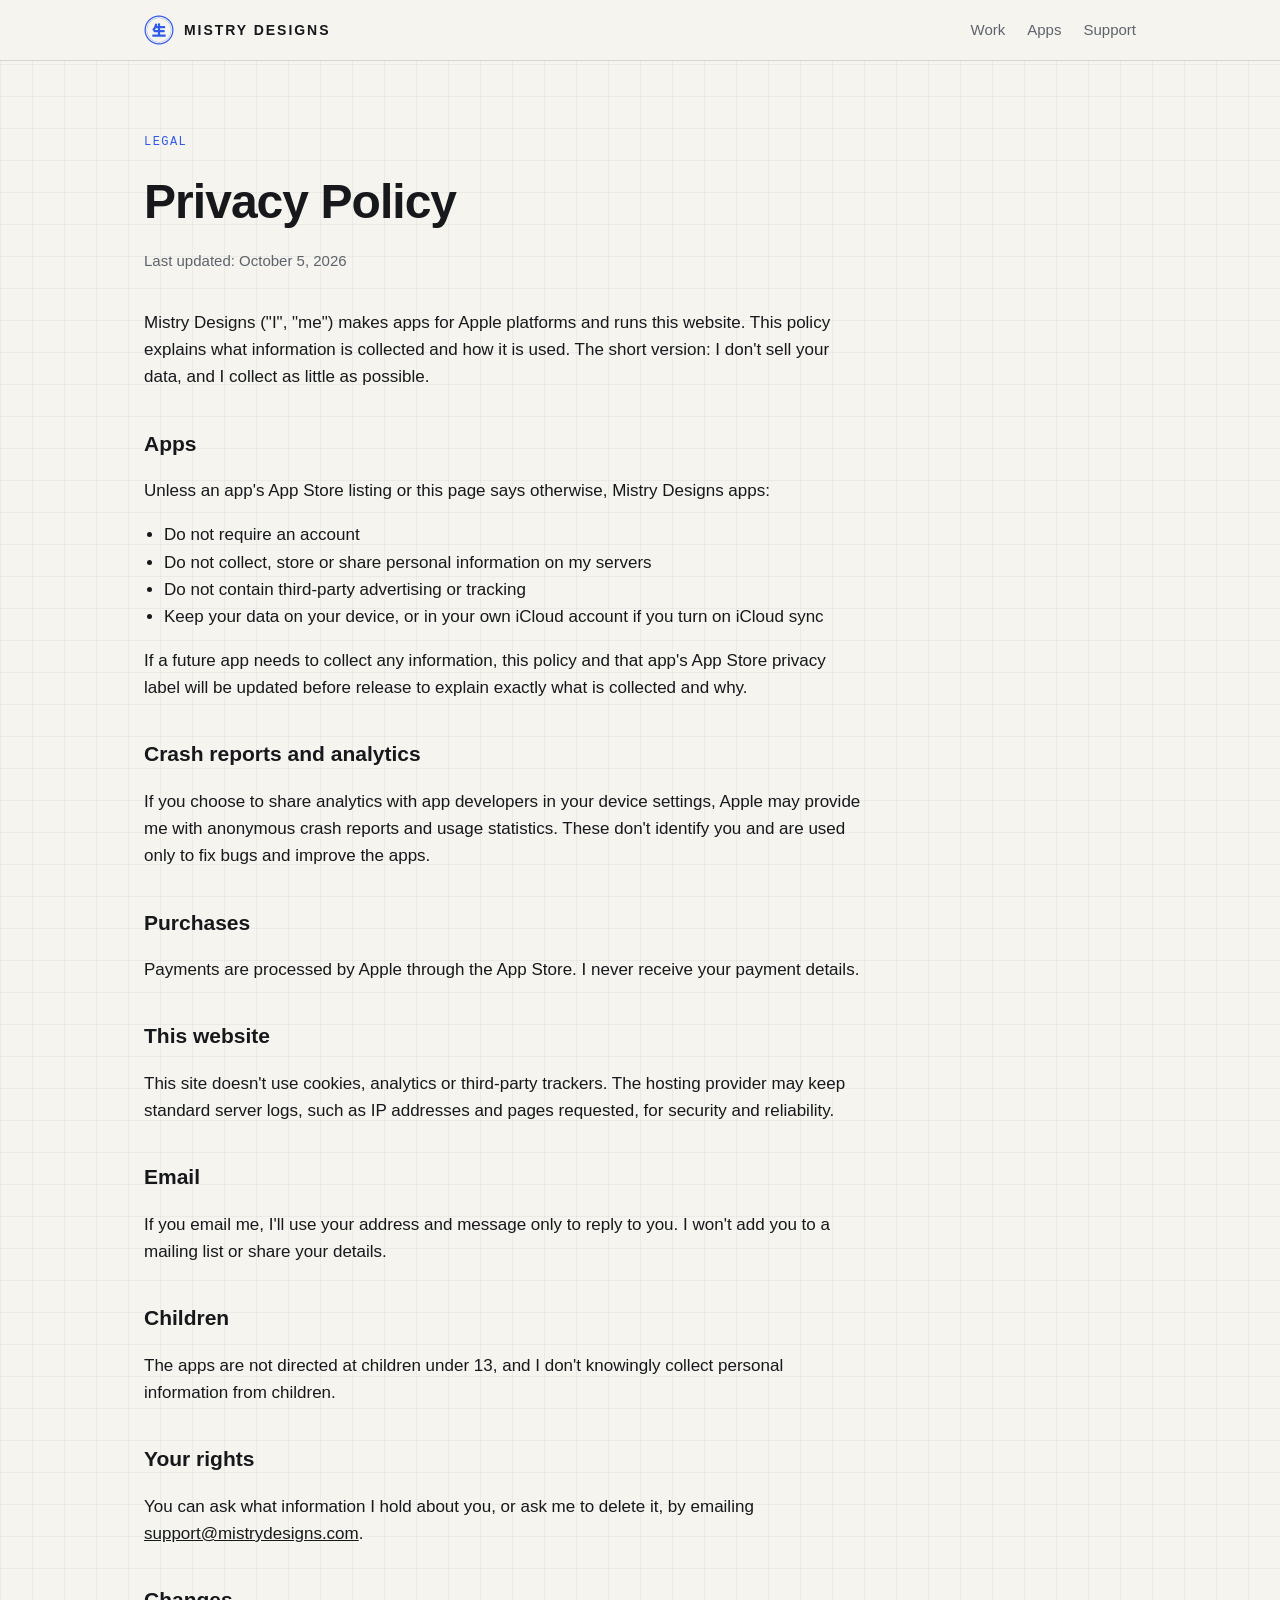
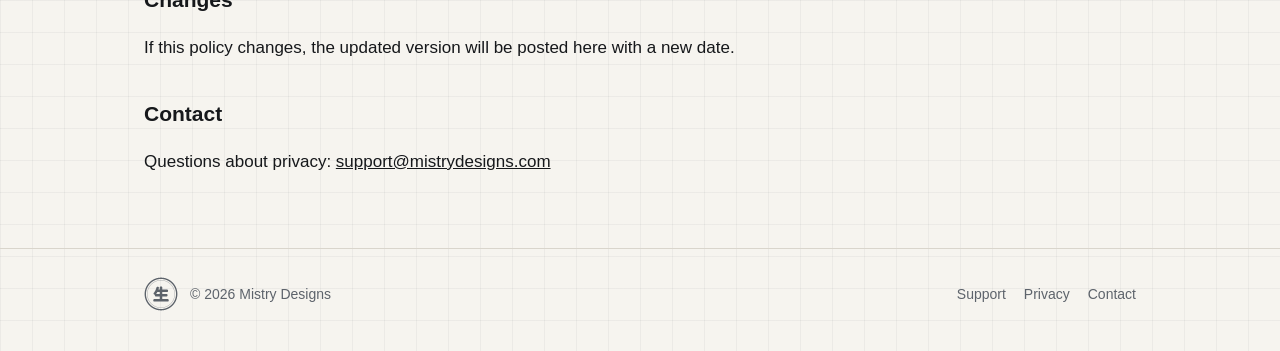
==== commit cf35c20c: "Switch branding to the 生 (sei) badge - Header mark, footer badge and favicon use the 生 toolpath badg" ====
--- a/privacy.html
+++ b/privacy.html
@@ -10,7 +10,7 @@
 </head>
 <body>
 <header class="site"><div class="wrap">
-  <a class="brand" href="index.html"><svg viewBox="0 14 134 82" aria-hidden="true"><path fill="currentColor" d="M46.57 31.89 L46.92 31.47 L47.27 31.08 L47.62 30.71 L47.98 30.38 L48.33 30.08 L48.69 29.80 L49.04 29.56 L49.38 29.35 L49.73 29.16 L50.06 29.00 L50.39 28.86 L50.71 28.75 L51.03 28.66 L51.34 28.59 L51.64 28.54 L51.95 28.51 L52.25 28.50 L52.55 28.51 L52.86 28.54 L53.17 28.59 L53.49 28.66 L53.83 28.76 L54.17 28.89 L54.53 29.04 L54.91 29.23 L55.30 29.45 L55.70 29.72 L56.12 30.03 L56.56 30.38 L57.01 30.79 L57.47 31.25 L57.94 31.76 L58.41 32.33 L58.90 32.96 L59.38 33.65 L59.87 34.41 L60.11 34.81 L81.08 92.00 L94.92 92.00 L72.10 29.76 L71.87 29.21 L71.59 28.67 L70.98 27.65 L70.85 27.45 L70.23 26.49 L70.09 26.28 L69.45 25.38 L69.30 25.17 L68.65 24.32 L68.48 24.10 L67.82 23.32 L67.63 23.10 L66.96 22.37 L66.75 22.15 L66.08 21.47 L65.85 21.26 L65.16 20.64 L64.91 20.42 L64.22 19.86 L63.95 19.65 L63.25 19.13 L62.96 18.93 L62.26 18.47 L61.95 18.28 L61.24 17.87 L60.91 17.70 L60.19 17.34 L59.84 17.17 L59.13 16.87 L58.76 16.72 L58.04 16.46 L57.66 16.34 L56.94 16.13 L56.55 16.03 L55.83 15.86 L55.43 15.79 L54.71 15.67 L54.30 15.62 L53.58 15.55 L53.17 15.53 L52.46 15.50 L52.05 15.50 L51.33 15.53 L50.93 15.55 L50.22 15.62 L49.82 15.67 L49.12 15.78 L48.73 15.85 L48.04 16.00 L47.66 16.10 L46.98 16.29 L46.62 16.41 L45.94 16.64 L45.59 16.78 L44.92 17.05 L44.59 17.20 L43.93 17.52 L43.62 17.68 L42.97 18.03 L42.68 18.21 L42.04 18.60 L41.76 18.78 L41.14 19.22 L40.88 19.41 L40.27 19.87 L40.03 20.07 L39.44 20.58 L39.21 20.78 L38.63 21.32 L38.42 21.53 L37.86 22.10 L37.66 22.31 L37.12 22.92 L36.94 23.14 L36.41 23.78 L36.24 23.99 L35.74 24.67 L35.58 24.89 L35.10 25.59 L34.96 25.81 L34.49 26.55 L45.51 33.45 L45.90 32.83 L46.23 32.35 L46.57 31.89 Z M86.92 31.47 L87.27 31.08 L87.62 30.71 L87.98 30.38 L88.33 30.08 L88.69 29.80 L89.04 29.56 L89.38 29.35 L89.73 29.16 L90.06 29.00 L90.39 28.86 L90.71 28.75 L91.03 28.66 L91.34 28.59 L91.64 28.54 L91.95 28.51 L92.25 28.50 L92.55 28.51 L92.86 28.54 L93.17 28.59 L93.49 28.66 L93.83 28.76 L94.17 28.89 L94.53 29.04 L94.91 29.23 L95.30 29.45 L95.70 29.72 L96.12 30.03 L96.56 30.38 L97.01 30.79 L97.47 31.25 L97.94 31.76 L98.41 32.33 L98.90 32.96 L99.38 33.65 L99.87 34.41 L100.11 34.81 L121.08 92.00 L134.92 92.00 L112.10 29.76 L111.87 29.21 L111.59 28.67 L110.98 27.65 L110.85 27.45 L110.23 26.49 L110.09 26.28 L109.45 25.38 L109.30 25.17 L108.65 24.32 L108.48 24.10 L107.82 23.32 L107.63 23.10 L106.96 22.37 L106.75 22.15 L106.08 21.47 L105.85 21.26 L105.16 20.64 L104.91 20.42 L104.22 19.86 L103.95 19.65 L103.25 19.13 L102.96 18.93 L102.26 18.47 L101.95 18.28 L101.24 17.87 L100.91 17.70 L100.19 17.34 L99.84 17.17 L99.13 16.87 L98.76 16.72 L98.04 16.46 L97.66 16.34 L96.94 16.13 L96.55 16.03 L95.83 15.86 L95.43 15.79 L94.71 15.67 L94.30 15.62 L93.58 15.55 L93.17 15.53 L92.46 15.50 L92.05 15.50 L91.33 15.53 L90.93 15.55 L90.22 15.62 L89.82 15.67 L89.12 15.78 L88.73 15.85 L88.04 16.00 L87.66 16.10 L86.98 16.29 L86.62 16.41 L85.94 16.64 L85.59 16.78 L84.92 17.05 L84.59 17.20 L83.93 17.52 L83.62 17.68 L82.97 18.03 L82.68 18.21 L82.04 18.60 L81.76 18.78 L81.14 19.22 L80.88 19.41 L80.27 19.87 L80.03 20.07 L79.44 20.58 L79.21 20.78 L78.63 21.32 L78.42 21.53 L77.86 22.10 L77.66 22.31 L77.12 22.92 L76.94 23.14 L76.41 23.78 L76.24 23.99 L75.74 24.67 L75.58 24.89 L75.10 25.59 L74.96 25.81 L74.49 26.55 L85.51 33.45 L85.90 32.83 L86.23 32.35 L86.57 31.89 L86.92 31.47 Z M60.55 85.52 L60.03 83.48 L59.48 81.50 L58.92 79.57 L58.34 77.71 L57.74 75.90 L57.12 74.16 L56.48 72.47 L55.83 70.84 L55.17 69.27 L54.49 67.75 L53.80 66.29 L53.09 64.89 L52.37 63.55 L51.64 62.27 L50.89 61.04 L50.14 59.87 L49.38 58.75 L48.60 57.69 L47.82 56.69 L47.03 55.74 L46.23 54.85 L45.43 54.01 L44.62 53.23 L43.80 52.50 L42.98 51.83 L42.16 51.22 L41.33 50.66 L40.50 50.15 L39.66 49.70 L38.83 49.30 L37.99 48.95 L37.16 48.66 L36.32 48.42 L35.49 48.24 L34.66 48.11 L33.83 48.03 L33.00 48.00 L32.17 48.03 L31.34 48.11 L30.51 48.24 L29.68 48.42 L28.84 48.66 L28.01 48.95 L27.17 49.30 L26.34 49.70 L25.50 50.15 L24.67 50.66 L23.84 51.22 L23.02 51.83 L22.20 52.50 L21.38 53.23 L20.57 54.01 L19.77 54.85 L18.97 55.74 L18.18 56.69 L17.40 57.69 L16.62 58.75 L15.86 59.87 L15.11 61.04 L14.36 62.27 L13.63 63.55 L12.91 64.89 L12.20 66.29 L11.51 67.75 L10.83 69.27 L10.17 70.84 L9.52 72.47 L8.88 74.16 L8.26 75.90 L7.66 77.71 L7.08 79.57 L6.52 81.50 L5.97 83.48 L5.45 85.52 L4.94 87.62 L4.46 89.78 L4.00 92.00 L62.00 92.00 L61.54 89.78 L61.06 87.62 L60.55 85.52 Z"/></svg>MISTRY DESIGNS</a>
+  <a class="brand" href="index.html"><svg viewBox="4 4 112 112" aria-hidden="true"><path fill="currentColor" fill-rule="evenodd" d="M113.99 59.01 L113.98 58.67 L113.97 58.34 L113.96 58.01 L113.95 57.68 L113.93 57.35 L113.92 57.02 L113.90 56.69 L113.88 56.36 L113.85 56.03 L113.83 55.70 L113.80 55.37 L113.77 55.04 L113.74 54.71 L113.71 54.38 L113.67 54.05 L113.63 53.72 L113.59 53.39 L113.55 53.06 L113.51 52.73 L113.46 52.40 L113.42 52.08 L113.37 51.75 L113.31 51.42 L113.26 51.09 L113.20 50.77 L113.15 50.44 L113.09 50.12 L113.03 49.79 L112.96 49.47 L112.90 49.14 L112.83 48.82 L112.76 48.49 L112.69 48.17 L112.61 47.85 L112.54 47.52 L112.46 47.20 L112.38 46.88 L112.30 46.56 L112.22 46.24 L112.13 45.92 L112.04 45.60 L111.95 45.28 L111.86 44.96 L111.77 44.64 L111.67 44.32 L111.58 44.01 L111.48 43.69 L111.38 43.38 L111.27 43.06 L111.17 42.75 L111.06 42.43 L110.95 42.12 L110.84 41.81 L110.73 41.50 L110.62 41.19 L110.50 40.88 L110.38 40.57 L110.26 40.26 L110.14 39.95 L110.02 39.64 L109.89 39.34 L109.76 39.03 L109.63 38.72 L109.50 38.42 L109.37 38.12 L109.23 37.81 L109.10 37.51 L108.96 37.21 L108.82 36.91 L108.67 36.61 L108.53 36.31 L108.38 36.02 L108.23 35.72 L108.08 35.43 L107.93 35.13 L107.78 34.84 L107.62 34.54 L107.47 34.25 L107.31 33.96 L107.15 33.67 L106.98 33.38 L106.82 33.10 L106.65 32.81 L106.49 32.52 L106.32 32.24 L106.15 31.95 L105.97 31.67 L105.80 31.39 L105.62 31.11 L105.44 30.83 L105.26 30.55 L105.08 30.28 L104.90 30.00 L104.71 29.72 L104.53 29.45 L104.34 29.18 L104.15 28.91 L103.96 28.64 L103.76 28.37 L103.57 28.10 L103.37 27.83 L103.18 27.57 L102.98 27.30 L102.77 27.04 L102.57 26.78 L102.37 26.52 L102.16 26.26 L101.95 26.00 L101.74 25.74 L101.53 25.49 L101.32 25.23 L101.10 24.98 L100.89 24.73 L100.67 24.48 L100.45 24.23 L100.23 23.98 L100.01 23.74 L99.79 23.49 L99.56 23.25 L99.34 23.01 L99.11 22.76 L98.88 22.53 L98.65 22.29 L98.42 22.05 L98.18 21.82 L97.95 21.58 L97.71 21.35 L97.47 21.12 L97.24 20.89 L96.99 20.66 L96.75 20.44 L96.51 20.21 L96.26 19.99 L96.02 19.77 L95.77 19.55 L95.52 19.33 L95.27 19.11 L95.02 18.90 L94.77 18.68 L94.51 18.47 L94.26 18.26 L94.00 18.05 L93.74 17.84 L93.48 17.63 L93.22 17.43 L92.96 17.23 L92.70 17.02 L92.43 16.82 L92.17 16.63 L91.90 16.43 L91.63 16.24 L91.36 16.04 L91.09 15.85 L90.82 15.66 L90.55 15.47 L90.28 15.29 L90.00 15.10 L89.72 14.92 L89.45 14.74 L89.17 14.56 L88.89 14.38 L88.61 14.20 L88.33 14.03 L88.05 13.85 L87.76 13.68 L87.48 13.51 L87.19 13.35 L86.90 13.18 L86.62 13.02 L86.33 12.85 L86.04 12.69 L85.75 12.53 L85.46 12.38 L85.16 12.22 L84.87 12.07 L84.57 11.92 L84.28 11.77 L83.98 11.62 L83.69 11.47 L83.39 11.33 L83.09 11.18 L82.79 11.04 L82.49 10.90 L82.19 10.77 L81.88 10.63 L81.58 10.50 L81.28 10.37 L80.97 10.24 L80.66 10.11 L80.36 9.98 L80.05 9.86 L79.74 9.74 L79.43 9.62 L79.12 9.50 L78.81 9.38 L78.50 9.27 L78.19 9.16 L77.88 9.05 L77.57 8.94 L77.25 8.83 L76.94 8.73 L76.62 8.62 L76.31 8.52 L75.99 8.42 L75.68 8.33 L75.36 8.23 L75.04 8.14 L74.72 8.05 L74.40 7.96 L74.08 7.87 L73.76 7.78 L73.44 7.70 L73.12 7.62 L72.80 7.54 L72.48 7.46 L72.15 7.39 L71.83 7.31 L71.51 7.24 L71.18 7.17 L70.86 7.10 L70.53 7.04 L70.21 6.97 L69.88 6.91 L69.56 6.85 L69.23 6.80 L68.91 6.74 L68.58 6.69 L68.25 6.63 L67.92 6.58 L67.60 6.54 L67.27 6.49 L66.94 6.45 L66.61 6.41 L66.28 6.37 L65.95 6.33 L65.62 6.29 L65.29 6.26 L64.96 6.23 L64.63 6.20 L64.30 6.17 L63.97 6.15 L63.64 6.12 L63.31 6.10 L62.98 6.08 L62.65 6.07 L62.32 6.05 L61.99 6.04 L61.66 6.03 L61.33 6.02 L60.99 6.01 L60.66 6.00 L60.33 6.00 L60.00 6.00 L59.67 6.00 L59.34 6.00 L59.01 6.01 L58.67 6.02 L58.34 6.03 L58.01 6.04 L57.68 6.05 L57.35 6.07 L57.02 6.08 L56.69 6.10 L56.36 6.12 L56.03 6.15 L55.70 6.17 L55.37 6.20 L55.04 6.23 L54.71 6.26 L54.38 6.29 L54.05 6.33 L53.72 6.37 L53.39 6.41 L53.06 6.45 L52.73 6.49 L52.40 6.54 L52.08 6.58 L51.75 6.63 L51.42 6.69 L51.09 6.74 L50.77 6.80 L50.44 6.85 L50.12 6.91 L49.79 6.97 L49.47 7.04 L49.14 7.10 L48.82 7.17 L48.49 7.24 L48.17 7.31 L47.85 7.39 L47.52 7.46 L47.20 7.54 L46.88 7.62 L46.56 7.70 L46.24 7.78 L45.92 7.87 L45.60 7.96 L45.28 8.05 L44.96 8.14 L44.64 8.23 L44.32 8.33 L44.01 8.42 L43.69 8.52 L43.38 8.62 L43.06 8.73 L42.75 8.83 L42.43 8.94 L42.12 9.05 L41.81 9.16 L41.50 9.27 L41.19 9.38 L40.88 9.50 L40.57 9.62 L40.26 9.74 L39.95 9.86 L39.64 9.98 L39.34 10.11 L39.03 10.24 L38.72 10.37 L38.42 10.50 L38.12 10.63 L37.81 10.77 L37.51 10.90 L37.21 11.04 L36.91 11.18 L36.61 11.33 L36.31 11.47 L36.02 11.62 L35.72 11.77 L35.43 11.92 L35.13 12.07 L34.84 12.22 L34.54 12.38 L34.25 12.53 L33.96 12.69 L33.67 12.85 L33.38 13.02 L33.10 13.18 L32.81 13.35 L32.52 13.51 L32.24 13.68 L31.95 13.85 L31.67 14.03 L31.39 14.20 L31.11 14.38 L30.83 14.56 L30.55 14.74 L30.28 14.92 L30.00 15.10 L29.72 15.29 L29.45 15.47 L29.18 15.66 L28.91 15.85 L28.64 16.04 L28.37 16.24 L28.10 16.43 L27.83 16.63 L27.57 16.82 L27.30 17.02 L27.04 17.23 L26.78 17.43 L26.52 17.63 L26.26 17.84 L26.00 18.05 L25.74 18.26 L25.49 18.47 L25.23 18.68 L24.98 18.90 L24.73 19.11 L24.48 19.33 L24.23 19.55 L23.98 19.77 L23.74 19.99 L23.49 20.21 L23.25 20.44 L23.01 20.66 L22.76 20.89 L22.53 21.12 L22.29 21.35 L22.05 21.58 L21.82 21.82 L21.58 22.05 L21.35 22.29 L21.12 22.53 L20.89 22.76 L20.66 23.01 L20.44 23.25 L20.21 23.49 L19.99 23.74 L19.77 23.98 L19.55 24.23 L19.33 24.48 L19.11 24.73 L18.90 24.98 L18.68 25.23 L18.47 25.49 L18.26 25.74 L18.05 26.00 L17.84 26.26 L17.63 26.52 L17.43 26.78 L17.23 27.04 L17.02 27.30 L16.82 27.57 L16.63 27.83 L16.43 28.10 L16.24 28.37 L16.04 28.64 L15.85 28.91 L15.66 29.18 L15.47 29.45 L15.29 29.72 L15.10 30.00 L14.92 30.28 L14.74 30.55 L14.56 30.83 L14.38 31.11 L14.20 31.39 L14.03 31.67 L13.85 31.95 L13.68 32.24 L13.51 32.52 L13.35 32.81 L13.18 33.10 L13.02 33.38 L12.85 33.67 L12.69 33.96 L12.53 34.25 L12.38 34.54 L12.22 34.84 L12.07 35.13 L11.92 35.43 L11.77 35.72 L11.62 36.02 L11.47 36.31 L11.33 36.61 L11.18 36.91 L11.04 37.21 L10.90 37.51 L10.77 37.81 L10.63 38.12 L10.50 38.42 L10.37 38.72 L10.24 39.03 L10.11 39.34 L9.98 39.64 L9.86 39.95 L9.74 40.26 L9.62 40.57 L9.50 40.88 L9.38 41.19 L9.27 41.50 L9.16 41.81 L9.05 42.12 L8.94 42.43 L8.83 42.75 L8.73 43.06 L8.62 43.38 L8.52 43.69 L8.42 44.01 L8.33 44.32 L8.23 44.64 L8.14 44.96 L8.05 45.28 L7.96 45.60 L7.87 45.92 L7.78 46.24 L7.70 46.56 L7.62 46.88 L7.54 47.20 L7.46 47.52 L7.39 47.85 L7.31 48.17 L7.24 48.49 L7.17 48.82 L7.10 49.14 L7.04 49.47 L6.97 49.79 L6.91 50.12 L6.85 50.44 L6.80 50.77 L6.74 51.09 L6.69 51.42 L6.63 51.75 L6.58 52.08 L6.54 52.40 L6.49 52.73 L6.45 53.06 L6.41 53.39 L6.37 53.72 L6.33 54.05 L6.29 54.38 L6.26 54.71 L6.23 55.04 L6.20 55.37 L6.17 55.70 L6.15 56.03 L6.12 56.36 L6.10 56.69 L6.08 57.02 L6.07 57.35 L6.05 57.68 L6.04 58.01 L6.03 58.34 L6.02 58.67 L6.01 59.01 L6.00 59.34 L6.00 59.67 L6.00 60.00 L6.00 60.33 L6.00 60.66 L6.01 60.99 L6.02 61.33 L6.03 61.66 L6.04 61.99 L6.05 62.32 L6.07 62.65 L6.08 62.98 L6.10 63.31 L6.12 63.64 L6.15 63.97 L6.17 64.30 L6.20 64.63 L6.23 64.96 L6.26 65.29 L6.29 65.62 L6.33 65.95 L6.37 66.28 L6.41 66.61 L6.45 66.94 L6.49 67.27 L6.54 67.60 L6.58 67.92 L6.63 68.25 L6.69 68.58 L6.74 68.91 L6.80 69.23 L6.85 69.56 L6.91 69.88 L6.97 70.21 L7.04 70.53 L7.10 70.86 L7.17 71.18 L7.24 71.51 L7.31 71.83 L7.39 72.15 L7.46 72.48 L7.54 72.80 L7.62 73.12 L7.70 73.44 L7.78 73.76 L7.87 74.08 L7.96 74.40 L8.05 74.72 L8.14 75.04 L8.23 75.36 L8.33 75.68 L8.42 75.99 L8.52 76.31 L8.62 76.62 L8.73 76.94 L8.83 77.25 L8.94 77.57 L9.05 77.88 L9.16 78.19 L9.27 78.50 L9.38 78.81 L9.50 79.12 L9.62 79.43 L9.74 79.74 L9.86 80.05 L9.98 80.36 L10.11 80.66 L10.24 80.97 L10.37 81.28 L10.50 81.58 L10.63 81.88 L10.77 82.19 L10.90 82.49 L11.04 82.79 L11.18 83.09 L11.33 83.39 L11.47 83.69 L11.62 83.98 L11.77 84.28 L11.92 84.57 L12.07 84.87 L12.22 85.16 L12.38 85.46 L12.53 85.75 L12.69 86.04 L12.85 86.33 L13.02 86.62 L13.18 86.90 L13.35 87.19 L13.51 87.48 L13.68 87.76 L13.85 88.05 L14.03 88.33 L14.20 88.61 L14.38 88.89 L14.56 89.17 L14.74 89.45 L14.92 89.72 L15.10 90.00 L15.29 90.28 L15.47 90.55 L15.66 90.82 L15.85 91.09 L16.04 91.36 L16.24 91.63 L16.43 91.90 L16.63 92.17 L16.82 92.43 L17.02 92.70 L17.23 92.96 L17.43 93.22 L17.63 93.48 L17.84 93.74 L18.05 94.00 L18.26 94.26 L18.47 94.51 L18.68 94.77 L18.90 95.02 L19.11 95.27 L19.33 95.52 L19.55 95.77 L19.77 96.02 L19.99 96.26 L20.21 96.51 L20.44 96.75 L20.66 96.99 L20.89 97.24 L21.12 97.47 L21.35 97.71 L21.58 97.95 L21.82 98.18 L22.05 98.42 L22.29 98.65 L22.53 98.88 L22.76 99.11 L23.01 99.34 L23.25 99.56 L23.49 99.79 L23.74 100.01 L23.98 100.23 L24.23 100.45 L24.48 100.67 L24.73 100.89 L24.98 101.10 L25.23 101.32 L25.49 101.53 L25.74 101.74 L26.00 101.95 L26.26 102.16 L26.52 102.37 L26.78 102.57 L27.04 102.77 L27.30 102.98 L27.57 103.18 L27.83 103.37 L28.10 103.57 L28.37 103.76 L28.64 103.96 L28.91 104.15 L29.18 104.34 L29.45 104.53 L29.72 104.71 L30.00 104.90 L30.28 105.08 L30.55 105.26 L30.83 105.44 L31.11 105.62 L31.39 105.80 L31.67 105.97 L31.95 106.15 L32.24 106.32 L32.52 106.49 L32.81 106.65 L33.10 106.82 L33.38 106.98 L33.67 107.15 L33.96 107.31 L34.25 107.47 L34.54 107.62 L34.84 107.78 L35.13 107.93 L35.43 108.08 L35.72 108.23 L36.02 108.38 L36.31 108.53 L36.61 108.67 L36.91 108.82 L37.21 108.96 L37.51 109.10 L37.81 109.23 L38.12 109.37 L38.42 109.50 L38.72 109.63 L39.03 109.76 L39.34 109.89 L39.64 110.02 L39.95 110.14 L40.26 110.26 L40.57 110.38 L40.88 110.50 L41.19 110.62 L41.50 110.73 L41.81 110.84 L42.12 110.95 L42.43 111.06 L42.75 111.17 L43.06 111.27 L43.38 111.38 L43.69 111.48 L44.01 111.58 L44.32 111.67 L44.64 111.77 L44.96 111.86 L45.28 111.95 L45.60 112.04 L45.92 112.13 L46.24 112.22 L46.56 112.30 L46.88 112.38 L47.20 112.46 L47.52 112.54 L47.85 112.61 L48.17 112.69 L48.49 112.76 L48.82 112.83 L49.14 112.90 L49.47 112.96 L49.79 113.03 L50.12 113.09 L50.44 113.15 L50.77 113.20 L51.09 113.26 L51.42 113.31 L51.75 113.37 L52.08 113.42 L52.40 113.46 L52.73 113.51 L53.06 113.55 L53.39 113.59 L53.72 113.63 L54.05 113.67 L54.38 113.71 L54.71 113.74 L55.04 113.77 L55.37 113.80 L55.70 113.83 L56.03 113.85 L56.36 113.88 L56.69 113.90 L57.02 113.92 L57.35 113.93 L57.68 113.95 L58.01 113.96 L58.34 113.97 L58.67 113.98 L59.01 113.99 L59.34 114.00 L59.67 114.00 L60.00 114.00 L60.33 114.00 L60.66 114.00 L60.99 113.99 L61.33 113.98 L61.66 113.97 L61.99 113.96 L62.32 113.95 L62.65 113.93 L62.98 113.92 L63.31 113.90 L63.64 113.88 L63.97 113.85 L64.30 113.83 L64.63 113.80 L64.96 113.77 L65.29 113.74 L65.62 113.71 L65.95 113.67 L66.28 113.63 L66.61 113.59 L66.94 113.55 L67.27 113.51 L67.60 113.46 L67.92 113.42 L68.25 113.37 L68.58 113.31 L68.91 113.26 L69.23 113.20 L69.56 113.15 L69.88 113.09 L70.21 113.03 L70.53 112.96 L70.86 112.90 L71.18 112.83 L71.51 112.76 L71.83 112.69 L72.15 112.61 L72.48 112.54 L72.80 112.46 L73.12 112.38 L73.44 112.30 L73.76 112.22 L74.08 112.13 L74.40 112.04 L74.72 111.95 L75.04 111.86 L75.36 111.77 L75.68 111.67 L75.99 111.58 L76.31 111.48 L76.62 111.38 L76.94 111.27 L77.25 111.17 L77.57 111.06 L77.88 110.95 L78.19 110.84 L78.50 110.73 L78.81 110.62 L79.12 110.50 L79.43 110.38 L79.74 110.26 L80.05 110.14 L80.36 110.02 L80.66 109.89 L80.97 109.76 L81.28 109.63 L81.58 109.50 L81.88 109.37 L82.19 109.23 L82.49 109.10 L82.79 108.96 L83.09 108.82 L83.39 108.67 L83.69 108.53 L83.98 108.38 L84.28 108.23 L84.57 108.08 L84.87 107.93 L85.16 107.78 L85.46 107.62 L85.75 107.47 L86.04 107.31 L86.33 107.15 L86.62 106.98 L86.90 106.82 L87.19 106.65 L87.48 106.49 L87.76 106.32 L88.05 106.15 L88.33 105.97 L88.61 105.80 L88.89 105.62 L89.17 105.44 L89.45 105.26 L89.72 105.08 L90.00 104.90 L90.28 104.71 L90.55 104.53 L90.82 104.34 L91.09 104.15 L91.36 103.96 L91.63 103.76 L91.90 103.57 L92.17 103.37 L92.43 103.18 L92.70 102.98 L92.96 102.77 L93.22 102.57 L93.48 102.37 L93.74 102.16 L94.00 101.95 L94.26 101.74 L94.51 101.53 L94.77 101.32 L95.02 101.10 L95.27 100.89 L95.52 100.67 L95.77 100.45 L96.02 100.23 L96.26 100.01 L96.51 99.79 L96.75 99.56 L96.99 99.34 L97.24 99.11 L97.47 98.88 L97.71 98.65 L97.95 98.42 L98.18 98.18 L98.42 97.95 L98.65 97.71 L98.88 97.47 L99.11 97.24 L99.34 96.99 L99.56 96.75 L99.79 96.51 L100.01 96.26 L100.23 96.02 L100.45 95.77 L100.67 95.52 L100.89 95.27 L101.10 95.02 L101.32 94.77 L101.53 94.51 L101.74 94.26 L101.95 94.00 L102.16 93.74 L102.37 93.48 L102.57 93.22 L102.77 92.96 L102.98 92.70 L103.18 92.43 L103.37 92.17 L103.57 91.90 L103.76 91.63 L103.96 91.36 L104.15 91.09 L104.34 90.82 L104.53 90.55 L104.71 90.28 L104.90 90.00 L105.08 89.72 L105.26 89.45 L105.44 89.17 L105.62 88.89 L105.80 88.61 L105.97 88.33 L106.15 88.05 L106.32 87.76 L106.49 87.48 L106.65 87.19 L106.82 86.90 L106.98 86.62 L107.15 86.33 L107.31 86.04 L107.47 85.75 L107.62 85.46 L107.78 85.16 L107.93 84.87 L108.08 84.57 L108.23 84.28 L108.38 83.98 L108.53 83.69 L108.67 83.39 L108.82 83.09 L108.96 82.79 L109.10 82.49 L109.23 82.19 L109.37 81.88 L109.50 81.58 L109.63 81.28 L109.76 80.97 L109.89 80.66 L110.02 80.36 L110.14 80.05 L110.26 79.74 L110.38 79.43 L110.50 79.12 L110.62 78.81 L110.73 78.50 L110.84 78.19 L110.95 77.88 L111.06 77.57 L111.17 77.25 L111.27 76.94 L111.38 76.62 L111.48 76.31 L111.58 75.99 L111.67 75.68 L111.77 75.36 L111.86 75.04 L111.95 74.72 L112.04 74.40 L112.13 74.08 L112.22 73.76 L112.30 73.44 L112.38 73.12 L112.46 72.80 L112.54 72.48 L112.61 72.15 L112.69 71.83 L112.76 71.51 L112.83 71.18 L112.90 70.86 L112.96 70.53 L113.03 70.21 L113.09 69.88 L113.15 69.56 L113.20 69.23 L113.26 68.91 L113.31 68.58 L113.37 68.25 L113.42 67.92 L113.46 67.60 L113.51 67.27 L113.55 66.94 L113.59 66.61 L113.63 66.28 L113.67 65.95 L113.71 65.62 L113.74 65.29 L113.77 64.96 L113.80 64.63 L113.83 64.30 L113.85 63.97 L113.88 63.64 L113.90 63.31 L113.92 62.98 L113.93 62.65 L113.95 62.32 L113.96 61.99 L113.97 61.66 L113.98 61.33 L113.99 60.99 L114.00 60.66 L114.00 60.33 L114.00 60.00 L114.00 59.67 L114.00 59.34 L113.99 59.01 Z M109.49 60.91 L109.49 61.21 L109.48 61.52 L109.47 61.82 L109.45 62.13 L109.44 62.43 L109.42 62.73 L109.41 63.04 L109.39 63.34 L109.37 63.64 L109.34 63.94 L109.32 64.25 L109.29 64.55 L109.26 64.85 L109.23 65.15 L109.20 65.46 L109.16 65.76 L109.13 66.06 L109.09 66.36 L109.05 66.66 L109.01 66.96 L108.96 67.26 L108.92 67.56 L108.87 67.86 L108.82 68.16 L108.77 68.46 L108.72 68.76 L108.66 69.06 L108.61 69.36 L108.55 69.66 L108.49 69.95 L108.43 70.25 L108.36 70.55 L108.30 70.85 L108.23 71.14 L108.16 71.44 L108.09 71.73 L108.02 72.03 L107.94 72.32 L107.87 72.62 L107.79 72.91 L107.71 73.20 L107.63 73.49 L107.54 73.79 L107.46 74.08 L107.37 74.37 L107.28 74.66 L107.19 74.95 L107.10 75.24 L107.00 75.53 L106.91 75.82 L106.81 76.10 L106.71 76.39 L106.61 76.68 L106.50 76.96 L106.40 77.25 L106.29 77.53 L106.18 77.81 L106.07 78.10 L105.96 78.38 L105.85 78.66 L105.73 78.94 L105.61 79.22 L105.50 79.50 L105.38 79.78 L105.25 80.06 L105.13 80.34 L105.00 80.61 L104.88 80.89 L104.75 81.16 L104.62 81.44 L104.48 81.71 L104.35 81.98 L104.21 82.26 L104.08 82.53 L103.94 82.80 L103.80 83.07 L103.66 83.33 L103.51 83.60 L103.37 83.87 L103.22 84.13 L103.07 84.40 L102.92 84.66 L102.77 84.93 L102.61 85.19 L102.46 85.45 L102.30 85.71 L102.14 85.97 L101.98 86.23 L101.82 86.48 L101.66 86.74 L101.49 86.99 L101.33 87.25 L101.16 87.50 L100.99 87.75 L100.82 88.00 L100.64 88.25 L100.47 88.50 L100.29 88.75 L100.12 89.00 L99.94 89.24 L99.76 89.49 L99.58 89.73 L99.39 89.97 L99.21 90.21 L99.02 90.45 L98.84 90.69 L98.65 90.93 L98.46 91.17 L98.26 91.40 L98.07 91.64 L97.88 91.87 L97.68 92.10 L97.48 92.33 L97.28 92.56 L97.08 92.79 L96.88 93.02 L96.68 93.24 L96.47 93.47 L96.27 93.69 L96.06 93.91 L95.85 94.13 L95.64 94.35 L95.43 94.57 L95.22 94.79 L95.00 95.00 L94.79 95.22 L94.57 95.43 L94.35 95.64 L94.13 95.85 L93.91 96.06 L93.69 96.27 L93.47 96.47 L93.24 96.68 L93.02 96.88 L92.79 97.08 L92.56 97.28 L92.33 97.48 L92.10 97.68 L91.87 97.88 L91.64 98.07 L91.40 98.26 L91.17 98.46 L90.93 98.65 L90.69 98.84 L90.45 99.02 L90.21 99.21 L89.97 99.39 L89.73 99.58 L89.49 99.76 L89.24 99.94 L89.00 100.12 L88.75 100.29 L88.50 100.47 L88.25 100.64 L88.00 100.82 L87.75 100.99 L87.50 101.16 L87.25 101.33 L86.99 101.49 L86.74 101.66 L86.48 101.82 L86.23 101.98 L85.97 102.14 L85.71 102.30 L85.45 102.46 L85.19 102.61 L84.93 102.77 L84.66 102.92 L84.40 103.07 L84.13 103.22 L83.87 103.37 L83.60 103.51 L83.33 103.66 L83.07 103.80 L82.80 103.94 L82.53 104.08 L82.26 104.21 L81.98 104.35 L81.71 104.48 L81.44 104.62 L81.16 104.75 L80.89 104.88 L80.61 105.00 L80.34 105.13 L80.06 105.25 L79.78 105.38 L79.50 105.50 L79.22 105.61 L78.94 105.73 L78.66 105.85 L78.38 105.96 L78.10 106.07 L77.81 106.18 L77.53 106.29 L77.25 106.40 L76.96 106.50 L76.68 106.61 L76.39 106.71 L76.10 106.81 L75.82 106.91 L75.53 107.00 L75.24 107.10 L74.95 107.19 L74.66 107.28 L74.37 107.37 L74.08 107.46 L73.79 107.54 L73.49 107.63 L73.20 107.71 L72.91 107.79 L72.62 107.87 L72.32 107.94 L72.03 108.02 L71.73 108.09 L71.44 108.16 L71.14 108.23 L70.85 108.30 L70.55 108.36 L70.25 108.43 L69.95 108.49 L69.66 108.55 L69.36 108.61 L69.06 108.66 L68.76 108.72 L68.46 108.77 L68.16 108.82 L67.86 108.87 L67.56 108.92 L67.26 108.96 L66.96 109.01 L66.66 109.05 L66.36 109.09 L66.06 109.13 L65.76 109.16 L65.46 109.20 L65.15 109.23 L64.85 109.26 L64.55 109.29 L64.25 109.32 L63.94 109.34 L63.64 109.37 L63.34 109.39 L63.04 109.41 L62.73 109.42 L62.43 109.44 L62.13 109.45 L61.82 109.47 L61.52 109.48 L61.21 109.49 L60.91 109.49 L60.61 109.50 L60.30 109.50 L60.00 109.50 L59.70 109.50 L59.39 109.50 L59.09 109.49 L58.79 109.49 L58.48 109.48 L58.18 109.47 L57.87 109.45 L57.57 109.44 L57.27 109.42 L56.96 109.41 L56.66 109.39 L56.36 109.37 L56.06 109.34 L55.75 109.32 L55.45 109.29 L55.15 109.26 L54.85 109.23 L54.54 109.20 L54.24 109.16 L53.94 109.13 L53.64 109.09 L53.34 109.05 L53.04 109.01 L52.74 108.96 L52.44 108.92 L52.14 108.87 L51.84 108.82 L51.54 108.77 L51.24 108.72 L50.94 108.66 L50.64 108.61 L50.34 108.55 L50.05 108.49 L49.75 108.43 L49.45 108.36 L49.15 108.30 L48.86 108.23 L48.56 108.16 L48.27 108.09 L47.97 108.02 L47.68 107.94 L47.38 107.87 L47.09 107.79 L46.80 107.71 L46.51 107.63 L46.21 107.54 L45.92 107.46 L45.63 107.37 L45.34 107.28 L45.05 107.19 L44.76 107.10 L44.47 107.00 L44.18 106.91 L43.90 106.81 L43.61 106.71 L43.32 106.61 L43.04 106.50 L42.75 106.40 L42.47 106.29 L42.19 106.18 L41.90 106.07 L41.62 105.96 L41.34 105.85 L41.06 105.73 L40.78 105.61 L40.50 105.50 L40.22 105.38 L39.94 105.25 L39.66 105.13 L39.39 105.00 L39.11 104.88 L38.84 104.75 L38.56 104.62 L38.29 104.48 L38.02 104.35 L37.74 104.21 L37.47 104.08 L37.20 103.94 L36.93 103.80 L36.67 103.66 L36.40 103.51 L36.13 103.37 L35.87 103.22 L35.60 103.07 L35.34 102.92 L35.07 102.77 L34.81 102.61 L34.55 102.46 L34.29 102.30 L34.03 102.14 L33.77 101.98 L33.52 101.82 L33.26 101.66 L33.01 101.49 L32.75 101.33 L32.50 101.16 L32.25 100.99 L32.00 100.82 L31.75 100.64 L31.50 100.47 L31.25 100.29 L31.00 100.12 L30.76 99.94 L30.51 99.76 L30.27 99.58 L30.03 99.39 L29.79 99.21 L29.55 99.02 L29.31 98.84 L29.07 98.65 L28.83 98.46 L28.60 98.26 L28.36 98.07 L28.13 97.88 L27.90 97.68 L27.67 97.48 L27.44 97.28 L27.21 97.08 L26.98 96.88 L26.76 96.68 L26.53 96.47 L26.31 96.27 L26.09 96.06 L25.87 95.85 L25.65 95.64 L25.43 95.43 L25.21 95.22 L25.00 95.00 L24.78 94.79 L24.57 94.57 L24.36 94.35 L24.15 94.13 L23.94 93.91 L23.73 93.69 L23.53 93.47 L23.32 93.24 L23.12 93.02 L22.92 92.79 L22.72 92.56 L22.52 92.33 L22.32 92.10 L22.12 91.87 L21.93 91.64 L21.74 91.40 L21.54 91.17 L21.35 90.93 L21.16 90.69 L20.98 90.45 L20.79 90.21 L20.61 89.97 L20.42 89.73 L20.24 89.49 L20.06 89.24 L19.88 89.00 L19.71 88.75 L19.53 88.50 L19.36 88.25 L19.18 88.00 L19.01 87.75 L18.84 87.50 L18.67 87.25 L18.51 86.99 L18.34 86.74 L18.18 86.48 L18.02 86.23 L17.86 85.97 L17.70 85.71 L17.54 85.45 L17.39 85.19 L17.23 84.93 L17.08 84.66 L16.93 84.40 L16.78 84.13 L16.63 83.87 L16.49 83.60 L16.34 83.33 L16.20 83.07 L16.06 82.80 L15.92 82.53 L15.79 82.26 L15.65 81.98 L15.52 81.71 L15.38 81.44 L15.25 81.16 L15.12 80.89 L15.00 80.61 L14.87 80.34 L14.75 80.06 L14.62 79.78 L14.50 79.50 L14.39 79.22 L14.27 78.94 L14.15 78.66 L14.04 78.38 L13.93 78.10 L13.82 77.81 L13.71 77.53 L13.60 77.25 L13.50 76.96 L13.39 76.68 L13.29 76.39 L13.19 76.10 L13.09 75.82 L13.00 75.53 L12.90 75.24 L12.81 74.95 L12.72 74.66 L12.63 74.37 L12.54 74.08 L12.46 73.79 L12.37 73.49 L12.29 73.20 L12.21 72.91 L12.13 72.62 L12.06 72.32 L11.98 72.03 L11.91 71.73 L11.84 71.44 L11.77 71.14 L11.70 70.85 L11.64 70.55 L11.57 70.25 L11.51 69.95 L11.45 69.66 L11.39 69.36 L11.34 69.06 L11.28 68.76 L11.23 68.46 L11.18 68.16 L11.13 67.86 L11.08 67.56 L11.04 67.26 L10.99 66.96 L10.95 66.66 L10.91 66.36 L10.87 66.06 L10.84 65.76 L10.80 65.46 L10.77 65.15 L10.74 64.85 L10.71 64.55 L10.68 64.25 L10.66 63.94 L10.63 63.64 L10.61 63.34 L10.59 63.04 L10.58 62.73 L10.56 62.43 L10.55 62.13 L10.53 61.82 L10.52 61.52 L10.51 61.21 L10.51 60.91 L10.50 60.61 L10.50 60.30 L10.50 60.00 L10.50 59.70 L10.50 59.39 L10.51 59.09 L10.51 58.79 L10.52 58.48 L10.53 58.18 L10.55 57.87 L10.56 57.57 L10.58 57.27 L10.59 56.96 L10.61 56.66 L10.63 56.36 L10.66 56.06 L10.68 55.75 L10.71 55.45 L10.74 55.15 L10.77 54.85 L10.80 54.54 L10.84 54.24 L10.87 53.94 L10.91 53.64 L10.95 53.34 L10.99 53.04 L11.04 52.74 L11.08 52.44 L11.13 52.14 L11.18 51.84 L11.23 51.54 L11.28 51.24 L11.34 50.94 L11.39 50.64 L11.45 50.34 L11.51 50.05 L11.57 49.75 L11.64 49.45 L11.70 49.15 L11.77 48.86 L11.84 48.56 L11.91 48.27 L11.98 47.97 L12.06 47.68 L12.13 47.38 L12.21 47.09 L12.29 46.80 L12.37 46.51 L12.46 46.21 L12.54 45.92 L12.63 45.63 L12.72 45.34 L12.81 45.05 L12.90 44.76 L13.00 44.47 L13.09 44.18 L13.19 43.90 L13.29 43.61 L13.39 43.32 L13.50 43.04 L13.60 42.75 L13.71 42.47 L13.82 42.19 L13.93 41.90 L14.04 41.62 L14.15 41.34 L14.27 41.06 L14.39 40.78 L14.50 40.50 L14.62 40.22 L14.75 39.94 L14.87 39.66 L15.00 39.39 L15.12 39.11 L15.25 38.84 L15.38 38.56 L15.52 38.29 L15.65 38.02 L15.79 37.74 L15.92 37.47 L16.06 37.20 L16.20 36.93 L16.34 36.67 L16.49 36.40 L16.63 36.13 L16.78 35.87 L16.93 35.60 L17.08 35.34 L17.23 35.07 L17.39 34.81 L17.54 34.55 L17.70 34.29 L17.86 34.03 L18.02 33.77 L18.18 33.52 L18.34 33.26 L18.51 33.01 L18.67 32.75 L18.84 32.50 L19.01 32.25 L19.18 32.00 L19.36 31.75 L19.53 31.50 L19.71 31.25 L19.88 31.00 L20.06 30.76 L20.24 30.51 L20.42 30.27 L20.61 30.03 L20.79 29.79 L20.98 29.55 L21.16 29.31 L21.35 29.07 L21.54 28.83 L21.74 28.60 L21.93 28.36 L22.12 28.13 L22.32 27.90 L22.52 27.67 L22.72 27.44 L22.92 27.21 L23.12 26.98 L23.32 26.76 L23.53 26.53 L23.73 26.31 L23.94 26.09 L24.15 25.87 L24.36 25.65 L24.57 25.43 L24.78 25.21 L25.00 25.00 L25.21 24.78 L25.43 24.57 L25.65 24.36 L25.87 24.15 L26.09 23.94 L26.31 23.73 L26.53 23.53 L26.76 23.32 L26.98 23.12 L27.21 22.92 L27.44 22.72 L27.67 22.52 L27.90 22.32 L28.13 22.12 L28.36 21.93 L28.60 21.74 L28.83 21.54 L29.07 21.35 L29.31 21.16 L29.55 20.98 L29.79 20.79 L30.03 20.61 L30.27 20.42 L30.51 20.24 L30.76 20.06 L31.00 19.88 L31.25 19.71 L31.50 19.53 L31.75 19.36 L32.00 19.18 L32.25 19.01 L32.50 18.84 L32.75 18.67 L33.01 18.51 L33.26 18.34 L33.52 18.18 L33.77 18.02 L34.03 17.86 L34.29 17.70 L34.55 17.54 L34.81 17.39 L35.07 17.23 L35.34 17.08 L35.60 16.93 L35.87 16.78 L36.13 16.63 L36.40 16.49 L36.67 16.34 L36.93 16.20 L37.20 16.06 L37.47 15.92 L37.74 15.79 L38.02 15.65 L38.29 15.52 L38.56 15.38 L38.84 15.25 L39.11 15.12 L39.39 15.00 L39.66 14.87 L39.94 14.75 L40.22 14.62 L40.50 14.50 L40.78 14.39 L41.06 14.27 L41.34 14.15 L41.62 14.04 L41.90 13.93 L42.19 13.82 L42.47 13.71 L42.75 13.60 L43.04 13.50 L43.32 13.39 L43.61 13.29 L43.90 13.19 L44.18 13.09 L44.47 13.00 L44.76 12.90 L45.05 12.81 L45.34 12.72 L45.63 12.63 L45.92 12.54 L46.21 12.46 L46.51 12.37 L46.80 12.29 L47.09 12.21 L47.38 12.13 L47.68 12.06 L47.97 11.98 L48.27 11.91 L48.56 11.84 L48.86 11.77 L49.15 11.70 L49.45 11.64 L49.75 11.57 L50.05 11.51 L50.34 11.45 L50.64 11.39 L50.94 11.34 L51.24 11.28 L51.54 11.23 L51.84 11.18 L52.14 11.13 L52.44 11.08 L52.74 11.04 L53.04 10.99 L53.34 10.95 L53.64 10.91 L53.94 10.87 L54.24 10.84 L54.54 10.80 L54.85 10.77 L55.15 10.74 L55.45 10.71 L55.75 10.68 L56.06 10.66 L56.36 10.63 L56.66 10.61 L56.96 10.59 L57.27 10.58 L57.57 10.56 L57.87 10.55 L58.18 10.53 L58.48 10.52 L58.79 10.51 L59.09 10.51 L59.39 10.50 L59.70 10.50 L60.00 10.50 L60.30 10.50 L60.61 10.50 L60.91 10.51 L61.21 10.51 L61.52 10.52 L61.82 10.53 L62.13 10.55 L62.43 10.56 L62.73 10.58 L63.04 10.59 L63.34 10.61 L63.64 10.63 L63.94 10.66 L64.25 10.68 L64.55 10.71 L64.85 10.74 L65.15 10.77 L65.46 10.80 L65.76 10.84 L66.06 10.87 L66.36 10.91 L66.66 10.95 L66.96 10.99 L67.26 11.04 L67.56 11.08 L67.86 11.13 L68.16 11.18 L68.46 11.23 L68.76 11.28 L69.06 11.34 L69.36 11.39 L69.66 11.45 L69.95 11.51 L70.25 11.57 L70.55 11.64 L70.85 11.70 L71.14 11.77 L71.44 11.84 L71.73 11.91 L72.03 11.98 L72.32 12.06 L72.62 12.13 L72.91 12.21 L73.20 12.29 L73.49 12.37 L73.79 12.46 L74.08 12.54 L74.37 12.63 L74.66 12.72 L74.95 12.81 L75.24 12.90 L75.53 13.00 L75.82 13.09 L76.10 13.19 L76.39 13.29 L76.68 13.39 L76.96 13.50 L77.25 13.60 L77.53 13.71 L77.81 13.82 L78.10 13.93 L78.38 14.04 L78.66 14.15 L78.94 14.27 L79.22 14.39 L79.50 14.50 L79.78 14.62 L80.06 14.75 L80.34 14.87 L80.61 15.00 L80.89 15.12 L81.16 15.25 L81.44 15.38 L81.71 15.52 L81.98 15.65 L82.26 15.79 L82.53 15.92 L82.80 16.06 L83.07 16.20 L83.33 16.34 L83.60 16.49 L83.87 16.63 L84.13 16.78 L84.40 16.93 L84.66 17.08 L84.93 17.23 L85.19 17.39 L85.45 17.54 L85.71 17.70 L85.97 17.86 L86.23 18.02 L86.48 18.18 L86.74 18.34 L86.99 18.51 L87.25 18.67 L87.50 18.84 L87.75 19.01 L88.00 19.18 L88.25 19.36 L88.50 19.53 L88.75 19.71 L89.00 19.88 L89.24 20.06 L89.49 20.24 L89.73 20.42 L89.97 20.61 L90.21 20.79 L90.45 20.98 L90.69 21.16 L90.93 21.35 L91.17 21.54 L91.40 21.74 L91.64 21.93 L91.87 22.12 L92.10 22.32 L92.33 22.52 L92.56 22.72 L92.79 22.92 L93.02 23.12 L93.24 23.32 L93.47 23.53 L93.69 23.73 L93.91 23.94 L94.13 24.15 L94.35 24.36 L94.57 24.57 L94.79 24.78 L95.00 25.00 L95.22 25.21 L95.43 25.43 L95.64 25.65 L95.85 25.87 L96.06 26.09 L96.27 26.31 L96.47 26.53 L96.68 26.76 L96.88 26.98 L97.08 27.21 L97.28 27.44 L97.48 27.67 L97.68 27.90 L97.88 28.13 L98.07 28.36 L98.26 28.60 L98.46 28.83 L98.65 29.07 L98.84 29.31 L99.02 29.55 L99.21 29.79 L99.39 30.03 L99.58 30.27 L99.76 30.51 L99.94 30.76 L100.12 31.00 L100.29 31.25 L100.47 31.50 L100.64 31.75 L100.82 32.00 L100.99 32.25 L101.16 32.50 L101.33 32.75 L101.49 33.01 L101.66 33.26 L101.82 33.52 L101.98 33.77 L102.14 34.03 L102.30 34.29 L102.46 34.55 L102.61 34.81 L102.77 35.07 L102.92 35.34 L103.07 35.60 L103.22 35.87 L103.37 36.13 L103.51 36.40 L103.66 36.67 L103.80 36.93 L103.94 37.20 L104.08 37.47 L104.21 37.74 L104.35 38.02 L104.48 38.29 L104.62 38.56 L104.75 38.84 L104.88 39.11 L105.00 39.39 L105.13 39.66 L105.25 39.94 L105.38 40.22 L105.50 40.50 L105.61 40.78 L105.73 41.06 L105.85 41.34 L105.96 41.62 L106.07 41.90 L106.18 42.19 L106.29 42.47 L106.40 42.75 L106.50 43.04 L106.61 43.32 L106.71 43.61 L106.81 43.90 L106.91 44.18 L107.00 44.47 L107.10 44.76 L107.19 45.05 L107.28 45.34 L107.37 45.63 L107.46 45.92 L107.54 46.21 L107.63 46.51 L107.71 46.80 L107.79 47.09 L107.87 47.38 L107.94 47.68 L108.02 47.97 L108.09 48.27 L108.16 48.56 L108.23 48.86 L108.30 49.15 L108.36 49.45 L108.43 49.75 L108.49 50.05 L108.55 50.34 L108.61 50.64 L108.66 50.94 L108.72 51.24 L108.77 51.54 L108.82 51.84 L108.87 52.14 L108.92 52.44 L108.96 52.74 L109.01 53.04 L109.05 53.34 L109.09 53.64 L109.13 53.94 L109.16 54.24 L109.20 54.54 L109.23 54.85 L109.26 55.15 L109.29 55.45 L109.32 55.75 L109.34 56.06 L109.37 56.36 L109.39 56.66 L109.41 56.96 L109.42 57.27 L109.44 57.57 L109.45 57.87 L109.47 58.18 L109.48 58.48 L109.49 58.79 L109.49 59.09 L109.50 59.39 L109.50 59.70 L109.50 60.00 L109.50 60.30 L109.50 60.61 L109.49 60.91 Z M105.59 58.88 L105.58 58.60 L105.57 58.32 L105.56 58.04 L105.55 57.76 L105.53 57.48 L105.51 57.20 L105.50 56.92 L105.48 56.65 L105.46 56.37 L105.43 56.09 L105.41 55.81 L105.38 55.53 L105.35 55.25 L105.32 54.97 L105.29 54.70 L105.26 54.42 L105.22 54.14 L105.19 53.86 L105.15 53.59 L105.11 53.31 L105.06 53.03 L105.02 52.76 L104.98 52.48 L104.93 52.20 L104.88 51.93 L104.83 51.65 L104.78 51.38 L104.72 51.10 L104.67 50.83 L104.61 50.56 L104.55 50.28 L104.49 50.01 L104.43 49.74 L104.37 49.46 L104.30 49.19 L104.23 48.92 L104.16 48.65 L104.09 48.38 L104.02 48.11 L103.95 47.84 L103.87 47.57 L103.80 47.30 L103.72 47.03 L103.64 46.76 L103.55 46.50 L103.47 46.23 L103.39 45.96 L103.30 45.70 L103.21 45.43 L103.12 45.17 L103.03 44.90 L102.93 44.64 L102.84 44.37 L102.74 44.11 L102.64 43.85 L102.54 43.59 L102.44 43.33 L102.34 43.07 L102.24 42.81 L102.13 42.55 L102.02 42.29 L101.91 42.03 L101.80 41.78 L101.69 41.52 L101.57 41.27 L101.46 41.01 L101.34 40.76 L101.22 40.50 L101.10 40.25 L100.98 40.00 L100.86 39.75 L100.73 39.50 L100.60 39.25 L100.48 39.00 L100.35 38.75 L100.22 38.50 L100.08 38.26 L99.95 38.01 L99.81 37.77 L99.68 37.52 L99.54 37.28 L99.40 37.04 L99.26 36.80 L99.11 36.56 L98.97 36.32 L98.82 36.08 L98.67 35.84 L98.53 35.60 L98.37 35.37 L98.22 35.13 L98.07 34.90 L97.92 34.67 L97.76 34.43 L97.60 34.20 L97.44 33.97 L97.28 33.74 L97.12 33.51 L96.96 33.29 L96.79 33.06 L96.63 32.84 L96.46 32.61 L96.29 32.39 L96.12 32.17 L95.95 31.95 L95.78 31.73 L95.60 31.51 L95.43 31.29 L95.25 31.07 L95.07 30.86 L94.89 30.64 L94.71 30.43 L94.53 30.22 L94.35 30.00 L94.16 29.79 L93.97 29.58 L93.79 29.38 L93.60 29.17 L93.41 28.96 L93.22 28.76 L93.03 28.56 L92.83 28.35 L92.64 28.15 L92.44 27.95 L92.24 27.76 L92.05 27.56 L91.85 27.36 L91.65 27.17 L91.44 26.97 L91.24 26.78 L91.04 26.59 L90.83 26.40 L90.62 26.21 L90.42 26.03 L90.21 25.84 L90.00 25.65 L89.78 25.47 L89.57 25.29 L89.36 25.11 L89.14 24.93 L88.93 24.75 L88.71 24.57 L88.49 24.40 L88.27 24.22 L88.05 24.05 L87.83 23.88 L87.61 23.71 L87.39 23.54 L87.16 23.37 L86.94 23.21 L86.71 23.04 L86.49 22.88 L86.26 22.72 L86.03 22.56 L85.80 22.40 L85.57 22.24 L85.33 22.08 L85.10 21.93 L84.87 21.78 L84.63 21.63 L84.40 21.47 L84.16 21.33 L83.92 21.18 L83.68 21.03 L83.44 20.89 L83.20 20.74 L82.96 20.60 L82.72 20.46 L82.48 20.32 L82.23 20.19 L81.99 20.05 L81.74 19.92 L81.50 19.78 L81.25 19.65 L81.00 19.52 L80.75 19.40 L80.50 19.27 L80.25 19.14 L80.00 19.02 L79.75 18.90 L79.50 18.78 L79.24 18.66 L78.99 18.54 L78.73 18.43 L78.48 18.31 L78.22 18.20 L77.97 18.09 L77.71 17.98 L77.45 17.87 L77.19 17.76 L76.93 17.66 L76.67 17.56 L76.41 17.46 L76.15 17.36 L75.89 17.26 L75.63 17.16 L75.36 17.07 L75.10 16.97 L74.83 16.88 L74.57 16.79 L74.30 16.70 L74.04 16.61 L73.77 16.53 L73.50 16.45 L73.24 16.36 L72.97 16.28 L72.70 16.20 L72.43 16.13 L72.16 16.05 L71.89 15.98 L71.62 15.91 L71.35 15.84 L71.08 15.77 L70.81 15.70 L70.54 15.63 L70.26 15.57 L69.99 15.51 L69.72 15.45 L69.44 15.39 L69.17 15.33 L68.90 15.28 L68.62 15.22 L68.35 15.17 L68.07 15.12 L67.80 15.07 L67.52 15.02 L67.24 14.98 L66.97 14.94 L66.69 14.89 L66.41 14.85 L66.14 14.81 L65.86 14.78 L65.58 14.74 L65.30 14.71 L65.03 14.68 L64.75 14.65 L64.47 14.62 L64.19 14.59 L63.91 14.57 L63.63 14.54 L63.35 14.52 L63.08 14.50 L62.80 14.49 L62.52 14.47 L62.24 14.45 L61.96 14.44 L61.68 14.43 L61.40 14.42 L61.12 14.41 L60.84 14.41 L60.56 14.40 L60.28 14.40 L60.00 14.40 L59.72 14.40 L59.44 14.40 L59.16 14.41 L58.88 14.41 L58.60 14.42 L58.32 14.43 L58.04 14.44 L57.76 14.45 L57.48 14.47 L57.20 14.49 L56.92 14.50 L56.65 14.52 L56.37 14.54 L56.09 14.57 L55.81 14.59 L55.53 14.62 L55.25 14.65 L54.97 14.68 L54.70 14.71 L54.42 14.74 L54.14 14.78 L53.86 14.81 L53.59 14.85 L53.31 14.89 L53.03 14.94 L52.76 14.98 L52.48 15.02 L52.20 15.07 L51.93 15.12 L51.65 15.17 L51.38 15.22 L51.10 15.28 L50.83 15.33 L50.56 15.39 L50.28 15.45 L50.01 15.51 L49.74 15.57 L49.46 15.63 L49.19 15.70 L48.92 15.77 L48.65 15.84 L48.38 15.91 L48.11 15.98 L47.84 16.05 L47.57 16.13 L47.30 16.20 L47.03 16.28 L46.76 16.36 L46.50 16.45 L46.23 16.53 L45.96 16.61 L45.70 16.70 L45.43 16.79 L45.17 16.88 L44.90 16.97 L44.64 17.07 L44.37 17.16 L44.11 17.26 L43.85 17.36 L43.59 17.46 L43.33 17.56 L43.07 17.66 L42.81 17.76 L42.55 17.87 L42.29 17.98 L42.03 18.09 L41.78 18.20 L41.52 18.31 L41.27 18.43 L41.01 18.54 L40.76 18.66 L40.50 18.78 L40.25 18.90 L40.00 19.02 L39.75 19.14 L39.50 19.27 L39.25 19.40 L39.00 19.52 L38.75 19.65 L38.50 19.78 L38.26 19.92 L38.01 20.05 L37.77 20.19 L37.52 20.32 L37.28 20.46 L37.04 20.60 L36.80 20.74 L36.56 20.89 L36.32 21.03 L36.08 21.18 L35.84 21.33 L35.60 21.47 L35.37 21.63 L35.13 21.78 L34.90 21.93 L34.67 22.08 L34.43 22.24 L34.20 22.40 L33.97 22.56 L33.74 22.72 L33.51 22.88 L33.29 23.04 L33.06 23.21 L32.84 23.37 L32.61 23.54 L32.39 23.71 L32.17 23.88 L31.95 24.05 L31.73 24.22 L31.51 24.40 L31.29 24.57 L31.07 24.75 L30.86 24.93 L30.64 25.11 L30.43 25.29 L30.22 25.47 L30.00 25.65 L29.79 25.84 L29.58 26.03 L29.38 26.21 L29.17 26.40 L28.96 26.59 L28.76 26.78 L28.56 26.97 L28.35 27.17 L28.15 27.36 L27.95 27.56 L27.76 27.76 L27.56 27.95 L27.36 28.15 L27.17 28.35 L26.97 28.56 L26.78 28.76 L26.59 28.96 L26.40 29.17 L26.21 29.38 L26.03 29.58 L25.84 29.79 L25.65 30.00 L25.47 30.22 L25.29 30.43 L25.11 30.64 L24.93 30.86 L24.75 31.07 L24.57 31.29 L24.40 31.51 L24.22 31.73 L24.05 31.95 L23.88 32.17 L23.71 32.39 L23.54 32.61 L23.37 32.84 L23.21 33.06 L23.04 33.29 L22.88 33.51 L22.72 33.74 L22.56 33.97 L22.40 34.20 L22.24 34.43 L22.08 34.67 L21.93 34.90 L21.78 35.13 L21.63 35.37 L21.47 35.60 L21.33 35.84 L21.18 36.08 L21.03 36.32 L20.89 36.56 L20.74 36.80 L20.60 37.04 L20.46 37.28 L20.32 37.52 L20.19 37.77 L20.05 38.01 L19.92 38.26 L19.78 38.50 L19.65 38.75 L19.52 39.00 L19.40 39.25 L19.27 39.50 L19.14 39.75 L19.02 40.00 L18.90 40.25 L18.78 40.50 L18.66 40.76 L18.54 41.01 L18.43 41.27 L18.31 41.52 L18.20 41.78 L18.09 42.03 L17.98 42.29 L17.87 42.55 L17.76 42.81 L17.66 43.07 L17.56 43.33 L17.46 43.59 L17.36 43.85 L17.26 44.11 L17.16 44.37 L17.07 44.64 L16.97 44.90 L16.88 45.17 L16.79 45.43 L16.70 45.70 L16.61 45.96 L16.53 46.23 L16.45 46.50 L16.36 46.76 L16.28 47.03 L16.20 47.30 L16.13 47.57 L16.05 47.84 L15.98 48.11 L15.91 48.38 L15.84 48.65 L15.77 48.92 L15.70 49.19 L15.63 49.46 L15.57 49.74 L15.51 50.01 L15.45 50.28 L15.39 50.56 L15.33 50.83 L15.28 51.10 L15.22 51.38 L15.17 51.65 L15.12 51.93 L15.07 52.20 L15.02 52.48 L14.98 52.76 L14.94 53.03 L14.89 53.31 L14.85 53.59 L14.81 53.86 L14.78 54.14 L14.74 54.42 L14.71 54.70 L14.68 54.97 L14.65 55.25 L14.62 55.53 L14.59 55.81 L14.57 56.09 L14.54 56.37 L14.52 56.65 L14.50 56.92 L14.49 57.20 L14.47 57.48 L14.45 57.76 L14.44 58.04 L14.43 58.32 L14.42 58.60 L14.41 58.88 L14.41 59.16 L14.40 59.44 L14.40 59.72 L14.40 60.00 L14.40 60.28 L14.40 60.56 L14.41 60.84 L14.41 61.12 L14.42 61.40 L14.43 61.68 L14.44 61.96 L14.45 62.24 L14.47 62.52 L14.49 62.80 L14.50 63.08 L14.52 63.35 L14.54 63.63 L14.57 63.91 L14.59 64.19 L14.62 64.47 L14.65 64.75 L14.68 65.03 L14.71 65.30 L14.74 65.58 L14.78 65.86 L14.81 66.14 L14.85 66.41 L14.89 66.69 L14.94 66.97 L14.98 67.24 L15.02 67.52 L15.07 67.80 L15.12 68.07 L15.17 68.35 L15.22 68.62 L15.28 68.90 L15.33 69.17 L15.39 69.44 L15.45 69.72 L15.51 69.99 L15.57 70.26 L15.63 70.54 L15.70 70.81 L15.77 71.08 L15.84 71.35 L15.91 71.62 L15.98 71.89 L16.05 72.16 L16.13 72.43 L16.20 72.70 L16.28 72.97 L16.36 73.24 L16.45 73.50 L16.53 73.77 L16.61 74.04 L16.70 74.30 L16.79 74.57 L16.88 74.83 L16.97 75.10 L17.07 75.36 L17.16 75.63 L17.26 75.89 L17.36 76.15 L17.46 76.41 L17.56 76.67 L17.66 76.93 L17.76 77.19 L17.87 77.45 L17.98 77.71 L18.09 77.97 L18.20 78.22 L18.31 78.48 L18.43 78.73 L18.54 78.99 L18.66 79.24 L18.78 79.50 L18.90 79.75 L19.02 80.00 L19.14 80.25 L19.27 80.50 L19.40 80.75 L19.52 81.00 L19.65 81.25 L19.78 81.50 L19.92 81.74 L20.05 81.99 L20.19 82.23 L20.32 82.48 L20.46 82.72 L20.60 82.96 L20.74 83.20 L20.89 83.44 L21.03 83.68 L21.18 83.92 L21.33 84.16 L21.47 84.40 L21.63 84.63 L21.78 84.87 L21.93 85.10 L22.08 85.33 L22.24 85.57 L22.40 85.80 L22.56 86.03 L22.72 86.26 L22.88 86.49 L23.04 86.71 L23.21 86.94 L23.37 87.16 L23.54 87.39 L23.71 87.61 L23.88 87.83 L24.05 88.05 L24.22 88.27 L24.40 88.49 L24.57 88.71 L24.75 88.93 L24.93 89.14 L25.11 89.36 L25.29 89.57 L25.47 89.78 L25.65 90.00 L25.84 90.21 L26.03 90.42 L26.21 90.62 L26.40 90.83 L26.59 91.04 L26.78 91.24 L26.97 91.44 L27.17 91.65 L27.36 91.85 L27.56 92.05 L27.76 92.24 L27.95 92.44 L28.15 92.64 L28.35 92.83 L28.56 93.03 L28.76 93.22 L28.96 93.41 L29.17 93.60 L29.38 93.79 L29.58 93.97 L29.79 94.16 L30.00 94.35 L30.22 94.53 L30.43 94.71 L30.64 94.89 L30.86 95.07 L31.07 95.25 L31.29 95.43 L31.51 95.60 L31.73 95.78 L31.95 95.95 L32.17 96.12 L32.39 96.29 L32.61 96.46 L32.84 96.63 L33.06 96.79 L33.29 96.96 L33.51 97.12 L33.74 97.28 L33.97 97.44 L34.20 97.60 L34.43 97.76 L34.67 97.92 L34.90 98.07 L35.13 98.22 L35.37 98.37 L35.60 98.53 L35.84 98.67 L36.08 98.82 L36.32 98.97 L36.56 99.11 L36.80 99.26 L37.04 99.40 L37.28 99.54 L37.52 99.68 L37.77 99.81 L38.01 99.95 L38.26 100.08 L38.50 100.22 L38.75 100.35 L39.00 100.48 L39.25 100.60 L39.50 100.73 L39.75 100.86 L40.00 100.98 L40.25 101.10 L40.50 101.22 L40.76 101.34 L41.01 101.46 L41.27 101.57 L41.52 101.69 L41.78 101.80 L42.03 101.91 L42.29 102.02 L42.55 102.13 L42.81 102.24 L43.07 102.34 L43.33 102.44 L43.59 102.54 L43.85 102.64 L44.11 102.74 L44.37 102.84 L44.64 102.93 L44.90 103.03 L45.17 103.12 L45.43 103.21 L45.70 103.30 L45.96 103.39 L46.23 103.47 L46.50 103.55 L46.76 103.64 L47.03 103.72 L47.30 103.80 L47.57 103.87 L47.84 103.95 L48.11 104.02 L48.38 104.09 L48.65 104.16 L48.92 104.23 L49.19 104.30 L49.46 104.37 L49.74 104.43 L50.01 104.49 L50.28 104.55 L50.56 104.61 L50.83 104.67 L51.10 104.72 L51.38 104.78 L51.65 104.83 L51.93 104.88 L52.20 104.93 L52.48 104.98 L52.76 105.02 L53.03 105.06 L53.31 105.11 L53.59 105.15 L53.86 105.19 L54.14 105.22 L54.42 105.26 L54.70 105.29 L54.97 105.32 L55.25 105.35 L55.53 105.38 L55.81 105.41 L56.09 105.43 L56.37 105.46 L56.65 105.48 L56.92 105.50 L57.20 105.51 L57.48 105.53 L57.76 105.55 L58.04 105.56 L58.32 105.57 L58.60 105.58 L58.88 105.59 L59.16 105.59 L59.44 105.60 L59.72 105.60 L60.00 105.60 L60.28 105.60 L60.56 105.60 L60.84 105.59 L61.12 105.59 L61.40 105.58 L61.68 105.57 L61.96 105.56 L62.24 105.55 L62.52 105.53 L62.80 105.51 L63.08 105.50 L63.35 105.48 L63.63 105.46 L63.91 105.43 L64.19 105.41 L64.47 105.38 L64.75 105.35 L65.03 105.32 L65.30 105.29 L65.58 105.26 L65.86 105.22 L66.14 105.19 L66.41 105.15 L66.69 105.11 L66.97 105.06 L67.24 105.02 L67.52 104.98 L67.80 104.93 L68.07 104.88 L68.35 104.83 L68.62 104.78 L68.90 104.72 L69.17 104.67 L69.44 104.61 L69.72 104.55 L69.99 104.49 L70.26 104.43 L70.54 104.37 L70.81 104.30 L71.08 104.23 L71.35 104.16 L71.62 104.09 L71.89 104.02 L72.16 103.95 L72.43 103.87 L72.70 103.80 L72.97 103.72 L73.24 103.64 L73.50 103.55 L73.77 103.47 L74.04 103.39 L74.30 103.30 L74.57 103.21 L74.83 103.12 L75.10 103.03 L75.36 102.93 L75.63 102.84 L75.89 102.74 L76.15 102.64 L76.41 102.54 L76.67 102.44 L76.93 102.34 L77.19 102.24 L77.45 102.13 L77.71 102.02 L77.97 101.91 L78.22 101.80 L78.48 101.69 L78.73 101.57 L78.99 101.46 L79.24 101.34 L79.50 101.22 L79.75 101.10 L80.00 100.98 L80.25 100.86 L80.50 100.73 L80.75 100.60 L81.00 100.48 L81.25 100.35 L81.50 100.22 L81.74 100.08 L81.99 99.95 L82.23 99.81 L82.48 99.68 L82.72 99.54 L82.96 99.40 L83.20 99.26 L83.44 99.11 L83.68 98.97 L83.92 98.82 L84.16 98.67 L84.40 98.53 L84.63 98.37 L84.87 98.22 L85.10 98.07 L85.33 97.92 L85.57 97.76 L85.80 97.60 L86.03 97.44 L86.26 97.28 L86.49 97.12 L86.71 96.96 L86.94 96.79 L87.16 96.63 L87.39 96.46 L87.61 96.29 L87.83 96.12 L88.05 95.95 L88.27 95.78 L88.49 95.60 L88.71 95.43 L88.93 95.25 L89.14 95.07 L89.36 94.89 L89.57 94.71 L89.78 94.53 L90.00 94.35 L90.21 94.16 L90.42 93.97 L90.62 93.79 L90.83 93.60 L91.04 93.41 L91.24 93.22 L91.44 93.03 L91.65 92.83 L91.85 92.64 L92.05 92.44 L92.24 92.24 L92.44 92.05 L92.64 91.85 L92.83 91.65 L93.03 91.44 L93.22 91.24 L93.41 91.04 L93.60 90.83 L93.79 90.62 L93.97 90.42 L94.16 90.21 L94.35 90.00 L94.53 89.78 L94.71 89.57 L94.89 89.36 L95.07 89.14 L95.25 88.93 L95.43 88.71 L95.60 88.49 L95.78 88.27 L95.95 88.05 L96.12 87.83 L96.29 87.61 L96.46 87.39 L96.63 87.16 L96.79 86.94 L96.96 86.71 L97.12 86.49 L97.28 86.26 L97.44 86.03 L97.60 85.80 L97.76 85.57 L97.92 85.33 L98.07 85.10 L98.22 84.87 L98.37 84.63 L98.53 84.40 L98.67 84.16 L98.82 83.92 L98.97 83.68 L99.11 83.44 L99.26 83.20 L99.40 82.96 L99.54 82.72 L99.68 82.48 L99.81 82.23 L99.95 81.99 L100.08 81.74 L100.22 81.50 L100.35 81.25 L100.48 81.00 L100.60 80.75 L100.73 80.50 L100.86 80.25 L100.98 80.00 L101.10 79.75 L101.22 79.50 L101.34 79.24 L101.46 78.99 L101.57 78.73 L101.69 78.48 L101.80 78.22 L101.91 77.97 L102.02 77.71 L102.13 77.45 L102.24 77.19 L102.34 76.93 L102.44 76.67 L102.54 76.41 L102.64 76.15 L102.74 75.89 L102.84 75.63 L102.93 75.36 L103.03 75.10 L103.12 74.83 L103.21 74.57 L103.30 74.30 L103.39 74.04 L103.47 73.77 L103.55 73.50 L103.64 73.24 L103.72 72.97 L103.80 72.70 L103.87 72.43 L103.95 72.16 L104.02 71.89 L104.09 71.62 L104.16 71.35 L104.23 71.08 L104.30 70.81 L104.37 70.54 L104.43 70.26 L104.49 69.99 L104.55 69.72 L104.61 69.44 L104.67 69.17 L104.72 68.90 L104.78 68.62 L104.83 68.35 L104.88 68.07 L104.93 67.80 L104.98 67.52 L105.02 67.24 L105.06 66.97 L105.11 66.69 L105.15 66.41 L105.19 66.14 L105.22 65.86 L105.26 65.58 L105.29 65.30 L105.32 65.03 L105.35 64.75 L105.38 64.47 L105.41 64.19 L105.43 63.91 L105.46 63.63 L105.48 63.35 L105.50 63.08 L105.51 62.80 L105.53 62.52 L105.55 62.24 L105.56 61.96 L105.57 61.68 L105.58 61.40 L105.59 61.12 L105.59 60.84 L105.60 60.56 L105.60 60.28 L105.60 60.00 L105.60 59.72 L105.60 59.44 L105.59 59.16 L105.59 58.88 Z M104.79 61.10 L104.78 61.37 L104.77 61.65 L104.76 61.92 L104.75 62.20 L104.73 62.47 L104.72 62.75 L104.70 63.02 L104.68 63.30 L104.66 63.57 L104.63 63.84 L104.61 64.12 L104.58 64.39 L104.56 64.66 L104.53 64.94 L104.50 65.21 L104.46 65.48 L104.43 65.76 L104.39 66.03 L104.35 66.30 L104.32 66.57 L104.27 66.85 L104.23 67.12 L104.19 67.39 L104.14 67.66 L104.09 67.93 L104.04 68.20 L103.99 68.47 L103.94 68.74 L103.88 69.01 L103.83 69.28 L103.77 69.55 L103.71 69.82 L103.65 70.08 L103.59 70.35 L103.52 70.62 L103.46 70.89 L103.39 71.15 L103.32 71.42 L103.25 71.68 L103.18 71.95 L103.10 72.21 L103.03 72.48 L102.95 72.74 L102.87 73.00 L102.79 73.27 L102.71 73.53 L102.62 73.79 L102.54 74.05 L102.45 74.31 L102.36 74.57 L102.27 74.83 L102.18 75.09 L102.09 75.35 L101.99 75.61 L101.90 75.87 L101.80 76.12 L101.70 76.38 L101.60 76.64 L101.49 76.89 L101.39 77.14 L101.28 77.40 L101.18 77.65 L101.07 77.90 L100.96 78.15 L100.84 78.41 L100.73 78.66 L100.62 78.91 L100.50 79.15 L100.38 79.40 L100.26 79.65 L100.14 79.90 L100.02 80.14 L99.89 80.39 L99.77 80.63 L99.64 80.88 L99.51 81.12 L99.38 81.36 L99.25 81.60 L99.11 81.84 L98.98 82.08 L98.84 82.32 L98.71 82.56 L98.57 82.80 L98.43 83.03 L98.28 83.27 L98.14 83.50 L98.00 83.74 L97.85 83.97 L97.70 84.20 L97.55 84.43 L97.40 84.66 L97.25 84.89 L97.10 85.12 L96.94 85.34 L96.79 85.57 L96.63 85.80 L96.47 86.02 L96.31 86.24 L96.15 86.47 L95.98 86.69 L95.82 86.91 L95.65 87.13 L95.49 87.35 L95.32 87.56 L95.15 87.78 L94.98 87.99 L94.80 88.21 L94.63 88.42 L94.46 88.63 L94.28 88.84 L94.10 89.05 L93.92 89.26 L93.74 89.47 L93.56 89.68 L93.38 89.88 L93.19 90.09 L93.01 90.29 L92.82 90.49 L92.64 90.69 L92.45 90.89 L92.26 91.09 L92.06 91.29 L91.87 91.48 L91.68 91.68 L91.48 91.87 L91.29 92.06 L91.09 92.26 L90.89 92.45 L90.69 92.64 L90.49 92.82 L90.29 93.01 L90.09 93.19 L89.88 93.38 L89.68 93.56 L89.47 93.74 L89.26 93.92 L89.05 94.10 L88.84 94.28 L88.63 94.46 L88.42 94.63 L88.21 94.80 L87.99 94.98 L87.78 95.15 L87.56 95.32 L87.35 95.49 L87.13 95.65 L86.91 95.82 L86.69 95.98 L86.47 96.15 L86.24 96.31 L86.02 96.47 L85.80 96.63 L85.57 96.79 L85.34 96.94 L85.12 97.10 L84.89 97.25 L84.66 97.40 L84.43 97.55 L84.20 97.70 L83.97 97.85 L83.74 98.00 L83.50 98.14 L83.27 98.28 L83.03 98.43 L82.80 98.57 L82.56 98.71 L82.32 98.84 L82.08 98.98 L81.84 99.11 L81.60 99.25 L81.36 99.38 L81.12 99.51 L80.88 99.64 L80.63 99.77 L80.39 99.89 L80.14 100.02 L79.90 100.14 L79.65 100.26 L79.40 100.38 L79.15 100.50 L78.91 100.62 L78.66 100.73 L78.41 100.84 L78.15 100.96 L77.90 101.07 L77.65 101.18 L77.40 101.28 L77.14 101.39 L76.89 101.49 L76.64 101.60 L76.38 101.70 L76.12 101.80 L75.87 101.90 L75.61 101.99 L75.35 102.09 L75.09 102.18 L74.83 102.27 L74.57 102.36 L74.31 102.45 L74.05 102.54 L73.79 102.62 L73.53 102.71 L73.27 102.79 L73.00 102.87 L72.74 102.95 L72.48 103.03 L72.21 103.10 L71.95 103.18 L71.68 103.25 L71.42 103.32 L71.15 103.39 L70.89 103.46 L70.62 103.52 L70.35 103.59 L70.08 103.65 L69.82 103.71 L69.55 103.77 L69.28 103.83 L69.01 103.88 L68.74 103.94 L68.47 103.99 L68.20 104.04 L67.93 104.09 L67.66 104.14 L67.39 104.19 L67.12 104.23 L66.85 104.27 L66.57 104.32 L66.30 104.35 L66.03 104.39 L65.76 104.43 L65.48 104.46 L65.21 104.50 L64.94 104.53 L64.66 104.56 L64.39 104.58 L64.12 104.61 L63.84 104.63 L63.57 104.66 L63.30 104.68 L63.02 104.70 L62.75 104.72 L62.47 104.73 L62.20 104.75 L61.92 104.76 L61.65 104.77 L61.37 104.78 L61.10 104.79 L60.82 104.79 L60.55 104.80 L60.27 104.80 L60.00 104.80 L59.73 104.80 L59.45 104.80 L59.18 104.79 L58.90 104.79 L58.63 104.78 L58.35 104.77 L58.08 104.76 L57.80 104.75 L57.53 104.73 L57.25 104.72 L56.98 104.70 L56.70 104.68 L56.43 104.66 L56.16 104.63 L55.88 104.61 L55.61 104.58 L55.34 104.56 L55.06 104.53 L54.79 104.50 L54.52 104.46 L54.24 104.43 L53.97 104.39 L53.70 104.35 L53.43 104.32 L53.15 104.27 L52.88 104.23 L52.61 104.19 L52.34 104.14 L52.07 104.09 L51.80 104.04 L51.53 103.99 L51.26 103.94 L50.99 103.88 L50.72 103.83 L50.45 103.77 L50.18 103.71 L49.92 103.65 L49.65 103.59 L49.38 103.52 L49.11 103.46 L48.85 103.39 L48.58 103.32 L48.32 103.25 L48.05 103.18 L47.79 103.10 L47.52 103.03 L47.26 102.95 L47.00 102.87 L46.73 102.79 L46.47 102.71 L46.21 102.62 L45.95 102.54 L45.69 102.45 L45.43 102.36 L45.17 102.27 L44.91 102.18 L44.65 102.09 L44.39 101.99 L44.13 101.90 L43.88 101.80 L43.62 101.70 L43.36 101.60 L43.11 101.49 L42.86 101.39 L42.60 101.28 L42.35 101.18 L42.10 101.07 L41.85 100.96 L41.59 100.84 L41.34 100.73 L41.09 100.62 L40.85 100.50 L40.60 100.38 L40.35 100.26 L40.10 100.14 L39.86 100.02 L39.61 99.89 L39.37 99.77 L39.12 99.64 L38.88 99.51 L38.64 99.38 L38.40 99.25 L38.16 99.11 L37.92 98.98 L37.68 98.84 L37.44 98.71 L37.20 98.57 L36.97 98.43 L36.73 98.28 L36.50 98.14 L36.26 98.00 L36.03 97.85 L35.80 97.70 L35.57 97.55 L35.34 97.40 L35.11 97.25 L34.88 97.10 L34.66 96.94 L34.43 96.79 L34.20 96.63 L33.98 96.47 L33.76 96.31 L33.53 96.15 L33.31 95.98 L33.09 95.82 L32.87 95.65 L32.65 95.49 L32.44 95.32 L32.22 95.15 L32.01 94.98 L31.79 94.80 L31.58 94.63 L31.37 94.46 L31.16 94.28 L30.95 94.10 L30.74 93.92 L30.53 93.74 L30.32 93.56 L30.12 93.38 L29.91 93.19 L29.71 93.01 L29.51 92.82 L29.31 92.64 L29.11 92.45 L28.91 92.26 L28.71 92.06 L28.52 91.87 L28.32 91.68 L28.13 91.48 L27.94 91.29 L27.74 91.09 L27.55 90.89 L27.36 90.69 L27.18 90.49 L26.99 90.29 L26.81 90.09 L26.62 89.88 L26.44 89.68 L26.26 89.47 L26.08 89.26 L25.90 89.05 L25.72 88.84 L25.54 88.63 L25.37 88.42 L25.20 88.21 L25.02 87.99 L24.85 87.78 L24.68 87.56 L24.51 87.35 L24.35 87.13 L24.18 86.91 L24.02 86.69 L23.85 86.47 L23.69 86.24 L23.53 86.02 L23.37 85.80 L23.21 85.57 L23.06 85.34 L22.90 85.12 L22.75 84.89 L22.60 84.66 L22.45 84.43 L22.30 84.20 L22.15 83.97 L22.00 83.74 L21.86 83.50 L21.72 83.27 L21.57 83.03 L21.43 82.80 L21.29 82.56 L21.16 82.32 L21.02 82.08 L20.89 81.84 L20.75 81.60 L20.62 81.36 L20.49 81.12 L20.36 80.88 L20.23 80.63 L20.11 80.39 L19.98 80.14 L19.86 79.90 L19.74 79.65 L19.62 79.40 L19.50 79.15 L19.38 78.91 L19.27 78.66 L19.16 78.41 L19.04 78.15 L18.93 77.90 L18.82 77.65 L18.72 77.40 L18.61 77.14 L18.51 76.89 L18.40 76.64 L18.30 76.38 L18.20 76.12 L18.10 75.87 L18.01 75.61 L17.91 75.35 L17.82 75.09 L17.73 74.83 L17.64 74.57 L17.55 74.31 L17.46 74.05 L17.38 73.79 L17.29 73.53 L17.21 73.27 L17.13 73.00 L17.05 72.74 L16.97 72.48 L16.90 72.21 L16.82 71.95 L16.75 71.68 L16.68 71.42 L16.61 71.15 L16.54 70.89 L16.48 70.62 L16.41 70.35 L16.35 70.08 L16.29 69.82 L16.23 69.55 L16.17 69.28 L16.12 69.01 L16.06 68.74 L16.01 68.47 L15.96 68.20 L15.91 67.93 L15.86 67.66 L15.81 67.39 L15.77 67.12 L15.73 66.85 L15.68 66.57 L15.65 66.30 L15.61 66.03 L15.57 65.76 L15.54 65.48 L15.50 65.21 L15.47 64.94 L15.44 64.66 L15.42 64.39 L15.39 64.12 L15.37 63.84 L15.34 63.57 L15.32 63.30 L15.30 63.02 L15.28 62.75 L15.27 62.47 L15.25 62.20 L15.24 61.92 L15.23 61.65 L15.22 61.37 L15.21 61.10 L15.21 60.82 L15.20 60.55 L15.20 60.27 L15.20 60.00 L15.20 59.73 L15.20 59.45 L15.21 59.18 L15.21 58.90 L15.22 58.63 L15.23 58.35 L15.24 58.08 L15.25 57.80 L15.27 57.53 L15.28 57.25 L15.30 56.98 L15.32 56.70 L15.34 56.43 L15.37 56.16 L15.39 55.88 L15.42 55.61 L15.44 55.34 L15.47 55.06 L15.50 54.79 L15.54 54.52 L15.57 54.24 L15.61 53.97 L15.65 53.70 L15.68 53.43 L15.73 53.15 L15.77 52.88 L15.81 52.61 L15.86 52.34 L15.91 52.07 L15.96 51.80 L16.01 51.53 L16.06 51.26 L16.12 50.99 L16.17 50.72 L16.23 50.45 L16.29 50.18 L16.35 49.92 L16.41 49.65 L16.48 49.38 L16.54 49.11 L16.61 48.85 L16.68 48.58 L16.75 48.32 L16.82 48.05 L16.90 47.79 L16.97 47.52 L17.05 47.26 L17.13 47.00 L17.21 46.73 L17.29 46.47 L17.38 46.21 L17.46 45.95 L17.55 45.69 L17.64 45.43 L17.73 45.17 L17.82 44.91 L17.91 44.65 L18.01 44.39 L18.10 44.13 L18.20 43.88 L18.30 43.62 L18.40 43.36 L18.51 43.11 L18.61 42.86 L18.72 42.60 L18.82 42.35 L18.93 42.10 L19.04 41.85 L19.16 41.59 L19.27 41.34 L19.38 41.09 L19.50 40.85 L19.62 40.60 L19.74 40.35 L19.86 40.10 L19.98 39.86 L20.11 39.61 L20.23 39.37 L20.36 39.12 L20.49 38.88 L20.62 38.64 L20.75 38.40 L20.89 38.16 L21.02 37.92 L21.16 37.68 L21.29 37.44 L21.43 37.20 L21.57 36.97 L21.72 36.73 L21.86 36.50 L22.00 36.26 L22.15 36.03 L22.30 35.80 L22.45 35.57 L22.60 35.34 L22.75 35.11 L22.90 34.88 L23.06 34.66 L23.21 34.43 L23.37 34.20 L23.53 33.98 L23.69 33.76 L23.85 33.53 L24.02 33.31 L24.18 33.09 L24.35 32.87 L24.51 32.65 L24.68 32.44 L24.85 32.22 L25.02 32.01 L25.20 31.79 L25.37 31.58 L25.54 31.37 L25.72 31.16 L25.90 30.95 L26.08 30.74 L26.26 30.53 L26.44 30.32 L26.62 30.12 L26.81 29.91 L26.99 29.71 L27.18 29.51 L27.36 29.31 L27.55 29.11 L27.74 28.91 L27.94 28.71 L28.13 28.52 L28.32 28.32 L28.52 28.13 L28.71 27.94 L28.91 27.74 L29.11 27.55 L29.31 27.36 L29.51 27.18 L29.71 26.99 L29.91 26.81 L30.12 26.62 L30.32 26.44 L30.53 26.26 L30.74 26.08 L30.95 25.90 L31.16 25.72 L31.37 25.54 L31.58 25.37 L31.79 25.20 L32.01 25.02 L32.22 24.85 L32.44 24.68 L32.65 24.51 L32.87 24.35 L33.09 24.18 L33.31 24.02 L33.53 23.85 L33.76 23.69 L33.98 23.53 L34.20 23.37 L34.43 23.21 L34.66 23.06 L34.88 22.90 L35.11 22.75 L35.34 22.60 L35.57 22.45 L35.80 22.30 L36.03 22.15 L36.26 22.00 L36.50 21.86 L36.73 21.72 L36.97 21.57 L37.20 21.43 L37.44 21.29 L37.68 21.16 L37.92 21.02 L38.16 20.89 L38.40 20.75 L38.64 20.62 L38.88 20.49 L39.12 20.36 L39.37 20.23 L39.61 20.11 L39.86 19.98 L40.10 19.86 L40.35 19.74 L40.60 19.62 L40.85 19.50 L41.09 19.38 L41.34 19.27 L41.59 19.16 L41.85 19.04 L42.10 18.93 L42.35 18.82 L42.60 18.72 L42.86 18.61 L43.11 18.51 L43.36 18.40 L43.62 18.30 L43.88 18.20 L44.13 18.10 L44.39 18.01 L44.65 17.91 L44.91 17.82 L45.17 17.73 L45.43 17.64 L45.69 17.55 L45.95 17.46 L46.21 17.38 L46.47 17.29 L46.73 17.21 L47.00 17.13 L47.26 17.05 L47.52 16.97 L47.79 16.90 L48.05 16.82 L48.32 16.75 L48.58 16.68 L48.85 16.61 L49.11 16.54 L49.38 16.48 L49.65 16.41 L49.92 16.35 L50.18 16.29 L50.45 16.23 L50.72 16.17 L50.99 16.12 L51.26 16.06 L51.53 16.01 L51.80 15.96 L52.07 15.91 L52.34 15.86 L52.61 15.81 L52.88 15.77 L53.15 15.73 L53.43 15.68 L53.70 15.65 L53.97 15.61 L54.24 15.57 L54.52 15.54 L54.79 15.50 L55.06 15.47 L55.34 15.44 L55.61 15.42 L55.88 15.39 L56.16 15.37 L56.43 15.34 L56.70 15.32 L56.98 15.30 L57.25 15.28 L57.53 15.27 L57.80 15.25 L58.08 15.24 L58.35 15.23 L58.63 15.22 L58.90 15.21 L59.18 15.21 L59.45 15.20 L59.73 15.20 L60.00 15.20 L60.27 15.20 L60.55 15.20 L60.82 15.21 L61.10 15.21 L61.37 15.22 L61.65 15.23 L61.92 15.24 L62.20 15.25 L62.47 15.27 L62.75 15.28 L63.02 15.30 L63.30 15.32 L63.57 15.34 L63.84 15.37 L64.12 15.39 L64.39 15.42 L64.66 15.44 L64.94 15.47 L65.21 15.50 L65.48 15.54 L65.76 15.57 L66.03 15.61 L66.30 15.65 L66.57 15.68 L66.85 15.73 L67.12 15.77 L67.39 15.81 L67.66 15.86 L67.93 15.91 L68.20 15.96 L68.47 16.01 L68.74 16.06 L69.01 16.12 L69.28 16.17 L69.55 16.23 L69.82 16.29 L70.08 16.35 L70.35 16.41 L70.62 16.48 L70.89 16.54 L71.15 16.61 L71.42 16.68 L71.68 16.75 L71.95 16.82 L72.21 16.90 L72.48 16.97 L72.74 17.05 L73.00 17.13 L73.27 17.21 L73.53 17.29 L73.79 17.38 L74.05 17.46 L74.31 17.55 L74.57 17.64 L74.83 17.73 L75.09 17.82 L75.35 17.91 L75.61 18.01 L75.87 18.10 L76.12 18.20 L76.38 18.30 L76.64 18.40 L76.89 18.51 L77.14 18.61 L77.40 18.72 L77.65 18.82 L77.90 18.93 L78.15 19.04 L78.41 19.16 L78.66 19.27 L78.91 19.38 L79.15 19.50 L79.40 19.62 L79.65 19.74 L79.90 19.86 L80.14 19.98 L80.39 20.11 L80.63 20.23 L80.88 20.36 L81.12 20.49 L81.36 20.62 L81.60 20.75 L81.84 20.89 L82.08 21.02 L82.32 21.16 L82.56 21.29 L82.80 21.43 L83.03 21.57 L83.27 21.72 L83.50 21.86 L83.74 22.00 L83.97 22.15 L84.20 22.30 L84.43 22.45 L84.66 22.60 L84.89 22.75 L85.12 22.90 L85.34 23.06 L85.57 23.21 L85.80 23.37 L86.02 23.53 L86.24 23.69 L86.47 23.85 L86.69 24.02 L86.91 24.18 L87.13 24.35 L87.35 24.51 L87.56 24.68 L87.78 24.85 L87.99 25.02 L88.21 25.20 L88.42 25.37 L88.63 25.54 L88.84 25.72 L89.05 25.90 L89.26 26.08 L89.47 26.26 L89.68 26.44 L89.88 26.62 L90.09 26.81 L90.29 26.99 L90.49 27.18 L90.69 27.36 L90.89 27.55 L91.09 27.74 L91.29 27.94 L91.48 28.13 L91.68 28.32 L91.87 28.52 L92.06 28.71 L92.26 28.91 L92.45 29.11 L92.64 29.31 L92.82 29.51 L93.01 29.71 L93.19 29.91 L93.38 30.12 L93.56 30.32 L93.74 30.53 L93.92 30.74 L94.10 30.95 L94.28 31.16 L94.46 31.37 L94.63 31.58 L94.80 31.79 L94.98 32.01 L95.15 32.22 L95.32 32.44 L95.49 32.65 L95.65 32.87 L95.82 33.09 L95.98 33.31 L96.15 33.53 L96.31 33.76 L96.47 33.98 L96.63 34.20 L96.79 34.43 L96.94 34.66 L97.10 34.88 L97.25 35.11 L97.40 35.34 L97.55 35.57 L97.70 35.80 L97.85 36.03 L98.00 36.26 L98.14 36.50 L98.28 36.73 L98.43 36.97 L98.57 37.20 L98.71 37.44 L98.84 37.68 L98.98 37.92 L99.11 38.16 L99.25 38.40 L99.38 38.64 L99.51 38.88 L99.64 39.12 L99.77 39.37 L99.89 39.61 L100.02 39.86 L100.14 40.10 L100.26 40.35 L100.38 40.60 L100.50 40.85 L100.62 41.09 L100.73 41.34 L100.84 41.59 L100.96 41.85 L101.07 42.10 L101.18 42.35 L101.28 42.60 L101.39 42.86 L101.49 43.11 L101.60 43.36 L101.70 43.62 L101.80 43.88 L101.90 44.13 L101.99 44.39 L102.09 44.65 L102.18 44.91 L102.27 45.17 L102.36 45.43 L102.45 45.69 L102.54 45.95 L102.62 46.21 L102.71 46.47 L102.79 46.73 L102.87 47.00 L102.95 47.26 L103.03 47.52 L103.10 47.79 L103.18 48.05 L103.25 48.32 L103.32 48.58 L103.39 48.85 L103.46 49.11 L103.52 49.38 L103.59 49.65 L103.65 49.92 L103.71 50.18 L103.77 50.45 L103.83 50.72 L103.88 50.99 L103.94 51.26 L103.99 51.53 L104.04 51.80 L104.09 52.07 L104.14 52.34 L104.19 52.61 L104.23 52.88 L104.27 53.15 L104.32 53.43 L104.35 53.70 L104.39 53.97 L104.43 54.24 L104.46 54.52 L104.50 54.79 L104.53 55.06 L104.56 55.34 L104.58 55.61 L104.61 55.88 L104.63 56.16 L104.66 56.43 L104.68 56.70 L104.70 56.98 L104.72 57.25 L104.73 57.53 L104.75 57.80 L104.76 58.08 L104.77 58.35 L104.78 58.63 L104.79 58.90 L104.79 59.18 L104.80 59.45 L104.80 59.73 L104.80 60.00 L104.80 60.27 L104.80 60.55 L104.79 60.82 L104.79 61.10 Z M39.70 63.10 L39.69 63.32 L39.69 64.77 L39.70 64.99 L39.72 65.21 L39.76 65.43 L39.81 65.65 L39.88 65.86 L39.95 66.07 L40.05 66.27 L40.15 66.47 L40.27 66.66 L40.40 66.84 L40.54 67.01 L40.69 67.17 L40.85 67.33 L41.02 67.47 L41.21 67.60 L41.39 67.71 L41.59 67.82 L41.79 67.91 L42.00 67.99 L42.21 68.05 L42.43 68.10 L42.65 68.14 L42.87 68.16 L43.09 68.17 L55.88 68.17 L55.88 76.75 L37.95 76.75 L37.73 76.76 L37.51 76.78 L37.29 76.82 L37.07 76.87 L36.86 76.93 L36.65 77.01 L36.45 77.10 L36.25 77.21 L36.06 77.32 L35.88 77.45 L35.71 77.60 L35.55 77.75 L35.39 77.91 L35.25 78.08 L35.12 78.26 L35.01 78.45 L34.90 78.65 L34.81 78.85 L34.73 79.06 L34.67 79.27 L34.62 79.49 L34.58 79.71 L34.56 79.93 L34.55 80.15 L34.55 81.60 L34.56 81.82 L34.58 82.04 L34.62 82.26 L34.67 82.48 L34.73 82.69 L34.81 82.90 L34.90 83.10 L35.01 83.30 L35.12 83.49 L35.25 83.67 L35.39 83.84 L35.55 84.00 L35.71 84.16 L35.88 84.30 L36.06 84.43 L36.25 84.54 L36.45 84.65 L36.65 84.74 L36.86 84.82 L37.07 84.88 L37.29 84.93 L37.51 84.97 L37.73 84.99 L37.95 85.00 L82.05 85.00 L82.27 84.99 L82.49 84.97 L82.71 84.93 L82.93 84.88 L83.14 84.82 L83.35 84.74 L83.55 84.65 L83.75 84.54 L83.94 84.43 L84.12 84.30 L84.29 84.16 L84.45 84.00 L84.61 83.84 L84.75 83.67 L84.88 83.49 L84.99 83.30 L85.10 83.10 L85.19 82.90 L85.27 82.69 L85.33 82.48 L85.38 82.26 L85.42 82.04 L85.44 81.82 L85.45 81.60 L85.45 80.15 L85.44 79.93 L85.42 79.71 L85.38 79.49 L85.33 79.27 L85.27 79.06 L85.19 78.85 L85.10 78.65 L84.99 78.45 L84.88 78.26 L84.75 78.08 L84.61 77.91 L84.45 77.75 L84.29 77.60 L84.12 77.45 L83.94 77.32 L83.75 77.21 L83.55 77.10 L83.35 77.01 L83.14 76.93 L82.93 76.87 L82.71 76.82 L82.49 76.78 L82.27 76.76 L82.05 76.75 L64.17 76.75 L64.17 68.17 L78.15 68.17 L78.38 68.16 L78.60 68.14 L78.82 68.10 L79.03 68.05 L79.25 67.99 L79.46 67.91 L79.66 67.82 L79.85 67.71 L80.04 67.60 L80.22 67.47 L80.40 67.33 L80.56 67.17 L80.71 67.01 L80.85 66.84 L80.98 66.66 L81.10 66.47 L81.20 66.27 L81.30 66.07 L81.37 65.86 L81.44 65.65 L81.49 65.43 L81.52 65.21 L81.55 64.99 L81.55 64.77 L81.55 63.32 L81.55 63.10 L81.52 62.88 L81.49 62.66 L81.44 62.44 L81.37 62.23 L81.30 62.02 L81.20 61.82 L81.10 61.62 L80.98 61.43 L80.85 61.25 L80.71 61.08 L80.56 60.92 L80.40 60.76 L80.22 60.62 L80.04 60.49 L79.85 60.38 L79.66 60.27 L79.46 60.18 L79.25 60.10 L79.03 60.04 L78.82 59.99 L78.60 59.95 L78.38 59.93 L78.15 59.92 L64.17 59.92 L64.17 53.59 L79.85 53.59 L80.07 53.58 L80.30 53.56 L80.52 53.52 L80.73 53.47 L80.94 53.41 L81.15 53.33 L81.36 53.24 L81.55 53.13 L81.74 53.01 L81.92 52.88 L82.09 52.74 L82.26 52.59 L82.41 52.43 L82.55 52.26 L82.68 52.08 L82.80 51.89 L82.90 51.69 L82.99 51.49 L83.07 51.28 L83.14 51.07 L83.19 50.85 L83.22 50.63 L83.24 50.41 L83.25 50.19 L83.25 48.74 L83.24 48.52 L83.22 48.29 L83.19 48.07 L83.14 47.86 L83.07 47.65 L82.99 47.44 L82.90 47.23 L82.80 47.04 L82.68 46.85 L82.55 46.67 L82.41 46.50 L82.26 46.33 L82.09 46.18 L81.92 46.04 L81.74 45.91 L81.55 45.79 L81.36 45.69 L81.15 45.60 L80.94 45.52 L80.73 45.45 L80.52 45.40 L80.30 45.37 L80.07 45.35 L79.85 45.34 L64.17 45.34 L64.17 38.40 L64.17 38.18 L64.15 37.96 L64.11 37.74 L64.06 37.52 L63.99 37.31 L63.92 37.10 L63.82 36.90 L63.72 36.70 L63.60 36.51 L63.47 36.33 L63.33 36.16 L63.18 36.00 L63.02 35.84 L62.84 35.70 L62.66 35.57 L62.47 35.46 L62.28 35.35 L62.08 35.26 L61.87 35.18 L61.65 35.12 L61.44 35.07 L61.22 35.03 L61.00 35.01 L60.77 35.00 L59.28 35.00 L59.05 35.01 L58.83 35.03 L58.61 35.07 L58.40 35.12 L58.18 35.18 L57.97 35.26 L57.77 35.35 L57.58 35.46 L57.39 35.57 L57.21 35.70 L57.03 35.84 L56.87 36.00 L56.72 36.16 L56.58 36.33 L56.45 36.51 L56.33 36.70 L56.23 36.90 L56.13 37.10 L56.06 37.31 L55.99 37.52 L55.94 37.74 L55.90 37.96 L55.88 38.18 L55.88 38.40 L55.88 45.34 L51.62 45.34 L51.85 44.68 L51.86 44.65 L52.11 43.88 L52.12 43.85 L52.37 43.08 L52.38 43.05 L52.62 42.27 L52.63 42.24 L52.87 41.46 L52.87 41.43 L53.10 40.65 L53.16 40.43 L53.20 40.21 L53.22 39.99 L53.24 39.76 L53.23 39.54 L53.22 39.31 L53.18 39.09 L53.14 38.87 L53.07 38.66 L53.00 38.45 L52.91 38.24 L52.81 38.04 L52.69 37.85 L52.56 37.67 L52.42 37.49 L52.27 37.32 L52.11 37.17 L51.94 37.02 L51.76 36.89 L51.57 36.77 L51.37 36.66 L51.17 36.57 L50.96 36.49 L50.74 36.42 L50.53 36.37 L49.08 36.07 L48.86 36.03 L48.64 36.01 L48.42 36.00 L48.20 36.00 L47.98 36.02 L47.76 36.06 L47.54 36.11 L47.33 36.17 L47.12 36.24 L46.92 36.33 L46.72 36.43 L46.54 36.55 L46.35 36.67 L46.18 36.81 L46.02 36.96 L45.86 37.12 L45.72 37.29 L45.59 37.47 L45.47 37.65 L45.36 37.85 L45.27 38.05 L45.19 38.25 L45.12 38.46 L44.61 40.25 L44.06 41.97 L43.46 43.65 L42.82 45.30 L42.14 46.90 L41.41 48.45 L40.65 49.93 L39.84 51.35 L39.01 52.69 L38.14 53.95 L37.24 55.12 L36.26 56.27 L36.12 56.45 L36.00 56.63 L35.88 56.82 L35.78 57.02 L35.69 57.23 L35.61 57.44 L35.55 57.65 L35.50 57.87 L35.47 58.09 L35.45 58.32 L35.45 58.54 L35.46 58.76 L35.49 58.99 L35.53 59.21 L35.58 59.42 L35.65 59.64 L35.74 59.84 L35.83 60.05 L35.94 60.24 L36.07 60.43 L36.20 60.61 L36.35 60.78 L36.50 60.94 L36.67 61.09 L36.85 61.23 L37.03 61.35 L37.23 61.46 L37.43 61.56 L37.46 61.58 L37.46 61.58 L37.50 61.60 L37.56 61.64 L37.64 61.68 L37.72 61.74 L37.81 61.79 L37.88 61.84 L37.95 61.89 L38.00 61.93 L38.03 61.95 L38.07 61.98 L38.25 62.11 L38.43 62.23 L38.62 62.34 L38.82 62.43 L39.02 62.52 L39.23 62.59 L39.45 62.64 L39.66 62.68 L39.75 62.69 L39.72 62.88 L39.70 63.10 Z M44.54 59.30 L45.05 58.59 L45.09 58.52 L45.59 57.79 L45.63 57.72 L46.12 56.97 L46.16 56.90 L46.63 56.13 L46.67 56.06 L47.14 55.27 L47.17 55.21 L47.62 54.39 L47.65 54.33 L48.05 53.59 L55.88 53.59 L55.88 59.92 L44.08 59.92 L44.49 59.37 L44.54 59.30 Z"/></svg>MISTRY DESIGNS</a>
   <nav><a href="index.html#work">Work</a><a href="index.html#apps">Apps</a><a href="support.html">Support</a></nav>
 </div></header>
 
@@ -47,7 +47,7 @@
 </div></div></main>
 
 <footer><div class="wrap">
-  <span class="fseal"><span class="seal-sm" aria-hidden="true"><svg role="img" aria-label="Mistry Designs maker's seal: Designed, Engineered, Built" xmlns="http://www.w3.org/2000/svg" viewBox="0 0 120 120"><g fill="currentColor" fill-rule="evenodd"><path d="M10.83 59.35 L10.70 59.16 L10.54 59.00 L10.35 58.87 L10.14 58.78 L9.93 58.72 L9.70 58.70 L9.47 58.72 L9.26 58.78 L9.05 58.87 L8.86 59.00 L8.70 59.16 L8.57 59.35 L8.48 59.56 L8.42 59.77 L8.40 60.00 L8.42 60.23 L8.48 60.44 L8.57 60.65 L8.70 60.84 L8.86 61.00 L9.05 61.13 L9.26 61.22 L9.47 61.28 L9.70 61.30 L9.93 61.28 L10.14 61.22 L10.35 61.13 L10.54 61.00 L10.70 60.84 L10.83 60.65 L10.92 60.44 L10.98 60.23 L11.00 60.00 L10.98 59.77 L10.92 59.56 L10.83 59.35 Z M117.44 51.93 L117.12 49.93 L116.73 47.94 L116.28 45.97 L115.75 44.01 L115.16 42.08 L114.50 40.16 L113.78 38.27 L112.99 36.41 L112.13 34.57 L111.21 32.77 L110.23 31.00 L109.19 29.26 L108.08 27.57 L106.92 25.91 L105.70 24.29 L104.43 22.72 L103.10 21.19 L101.72 19.71 L100.29 18.28 L98.81 16.90 L97.28 15.57 L95.71 14.30 L94.09 13.08 L92.43 11.92 L90.74 10.81 L89.00 9.77 L87.23 8.79 L85.43 7.87 L83.59 7.01 L81.73 6.22 L79.84 5.50 L77.92 4.84 L75.99 4.25 L74.03 3.72 L72.06 3.27 L70.07 2.88 L68.07 2.56 L66.06 2.32 L64.05 2.14 L62.02 2.04 L60.00 2.00 L57.98 2.04 L55.95 2.14 L53.94 2.32 L51.93 2.56 L49.93 2.88 L47.94 3.27 L45.97 3.72 L44.01 4.25 L42.08 4.84 L40.16 5.50 L38.27 6.22 L36.41 7.01 L34.57 7.87 L32.77 8.79 L31.00 9.77 L29.26 10.81 L27.57 11.92 L25.91 13.08 L24.29 14.30 L22.72 15.57 L21.19 16.90 L19.71 18.28 L18.28 19.71 L16.90 21.19 L15.57 22.72 L14.30 24.29 L13.08 25.91 L11.92 27.57 L10.81 29.26 L9.77 31.00 L8.79 32.77 L7.87 34.57 L7.01 36.41 L6.22 38.27 L5.50 40.16 L4.84 42.08 L4.25 44.01 L3.72 45.97 L3.27 47.94 L2.88 49.93 L2.56 51.93 L2.32 53.94 L2.14 55.95 L2.04 57.98 L2.00 60.00 L2.04 62.02 L2.14 64.05 L2.32 66.06 L2.56 68.07 L2.88 70.07 L3.27 72.06 L3.72 74.03 L4.25 75.99 L4.84 77.92 L5.50 79.84 L6.22 81.73 L7.01 83.59 L7.87 85.43 L8.79 87.23 L9.77 89.00 L10.81 90.74 L11.92 92.43 L13.08 94.09 L14.30 95.71 L15.57 97.28 L16.90 98.81 L18.28 100.29 L19.71 101.72 L21.19 103.10 L22.72 104.43 L24.29 105.70 L25.91 106.92 L27.57 108.08 L29.26 109.19 L31.00 110.23 L32.77 111.21 L34.57 112.13 L36.41 112.99 L38.27 113.78 L40.16 114.50 L42.08 115.16 L44.01 115.75 L45.97 116.28 L47.94 116.73 L49.93 117.12 L51.93 117.44 L53.94 117.68 L55.95 117.86 L57.98 117.96 L60.00 118.00 L62.02 117.96 L64.05 117.86 L66.06 117.68 L68.07 117.44 L70.07 117.12 L72.06 116.73 L74.03 116.28 L75.99 115.75 L77.92 115.16 L79.84 114.50 L81.73 113.78 L83.59 112.99 L85.43 112.13 L87.23 111.21 L89.00 110.23 L90.74 109.19 L92.43 108.08 L94.09 106.92 L95.71 105.70 L97.28 104.43 L98.81 103.10 L100.29 101.72 L101.72 100.29 L103.10 98.81 L104.43 97.28 L105.70 95.71 L106.92 94.09 L108.08 92.43 L109.19 90.74 L110.23 89.00 L111.21 87.23 L112.13 85.43 L112.99 83.59 L113.78 81.73 L114.50 79.84 L115.16 77.92 L115.75 75.99 L116.28 74.03 L116.73 72.06 L117.12 70.07 L117.44 68.07 L117.68 66.06 L117.86 64.05 L117.96 62.02 L118.00 60.00 L117.96 57.98 L117.86 55.95 L117.68 53.94 L117.44 51.93 Z M116.05 67.88 L115.74 69.83 L115.36 71.77 L114.92 73.69 L114.41 75.60 L113.83 77.49 L113.19 79.36 L112.48 81.20 L111.71 83.02 L110.87 84.81 L109.97 86.57 L109.02 88.30 L108.00 89.99 L106.92 91.65 L105.79 93.27 L104.60 94.85 L103.36 96.38 L102.06 97.87 L100.71 99.32 L99.32 100.71 L97.87 102.06 L96.38 103.36 L94.85 104.60 L93.27 105.79 L91.65 106.92 L89.99 108.00 L88.30 109.02 L86.57 109.97 L84.81 110.87 L83.02 111.71 L81.20 112.48 L79.36 113.19 L77.49 113.83 L75.60 114.41 L73.69 114.92 L71.77 115.36 L69.83 115.74 L67.88 116.05 L65.92 116.29 L63.95 116.46 L61.98 116.57 L60.00 116.60 L58.02 116.57 L56.05 116.46 L54.08 116.29 L52.12 116.05 L50.17 115.74 L48.23 115.36 L46.31 114.92 L44.40 114.41 L42.51 113.83 L40.64 113.19 L38.80 112.48 L36.98 111.71 L35.19 110.87 L33.43 109.97 L31.70 109.02 L30.01 108.00 L28.35 106.92 L26.73 105.79 L25.15 104.60 L23.62 103.36 L22.13 102.06 L20.68 100.71 L19.29 99.32 L17.94 97.87 L16.64 96.38 L15.40 94.85 L14.21 93.27 L13.08 91.65 L12.00 89.99 L10.98 88.30 L10.03 86.57 L9.13 84.81 L8.29 83.02 L7.52 81.20 L6.81 79.36 L6.17 77.49 L5.59 75.60 L5.08 73.69 L4.64 71.77 L4.26 69.83 L3.95 67.88 L3.71 65.92 L3.54 63.95 L3.43 61.98 L3.40 60.00 L3.43 58.02 L3.54 56.05 L3.71 54.08 L3.95 52.12 L4.26 50.17 L4.64 48.23 L5.08 46.31 L5.59 44.40 L6.17 42.51 L6.81 40.64 L7.52 38.80 L8.29 36.98 L9.13 35.19 L10.03 33.43 L10.98 31.70 L12.00 30.01 L13.08 28.35 L14.21 26.73 L15.40 25.15 L16.64 23.62 L17.94 22.13 L19.29 20.68 L20.68 19.29 L22.13 17.94 L23.62 16.64 L25.15 15.40 L26.73 14.21 L28.35 13.08 L30.01 12.00 L31.70 10.98 L33.43 10.03 L35.19 9.13 L36.98 8.29 L38.80 7.52 L40.64 6.81 L42.51 6.17 L44.40 5.59 L46.31 5.08 L48.23 4.64 L50.17 4.26 L52.12 3.95 L54.08 3.71 L56.05 3.54 L58.02 3.43 L60.00 3.40 L61.98 3.43 L63.95 3.54 L65.92 3.71 L67.88 3.95 L69.83 4.26 L71.77 4.64 L73.69 5.08 L75.60 5.59 L77.49 6.17 L79.36 6.81 L81.20 7.52 L83.02 8.29 L84.81 9.13 L86.57 10.03 L88.30 10.98 L89.99 12.00 L91.65 13.08 L93.27 14.21 L94.85 15.40 L96.38 16.64 L97.87 17.94 L99.32 19.29 L100.71 20.68 L102.06 22.13 L103.36 23.62 L104.60 25.15 L105.79 26.73 L106.92 28.35 L108.00 30.01 L109.02 31.70 L109.97 33.43 L110.87 35.19 L111.71 36.98 L112.48 38.80 L113.19 40.64 L113.83 42.51 L114.41 44.40 L114.92 46.31 L115.36 48.23 L115.74 50.17 L116.05 52.12 L116.29 54.08 L116.46 56.05 L116.57 58.02 L116.60 60.00 L116.57 61.98 L116.46 63.95 L116.29 65.92 L116.05 67.88 Z M103.77 53.85 L103.53 52.32 L103.23 50.81 L102.89 49.31 L102.49 47.82 L102.04 46.34 L101.53 44.88 L100.98 43.44 L100.38 42.02 L99.73 40.62 L99.03 39.25 L98.28 37.90 L97.48 36.58 L96.64 35.28 L95.76 34.02 L94.83 32.79 L93.86 31.59 L92.85 30.42 L91.79 29.30 L90.70 28.21 L89.58 27.15 L88.41 26.14 L87.21 25.17 L85.98 24.24 L84.72 23.36 L83.42 22.52 L82.10 21.72 L80.75 20.97 L79.38 20.27 L77.98 19.62 L76.56 19.02 L75.12 18.47 L73.66 17.96 L72.18 17.51 L70.69 17.11 L69.19 16.77 L67.68 16.47 L66.15 16.23 L64.62 16.04 L63.08 15.91 L61.54 15.83 L60.00 15.80 L58.46 15.83 L56.92 15.91 L55.38 16.04 L53.85 16.23 L52.32 16.47 L50.81 16.77 L49.31 17.11 L47.82 17.51 L46.34 17.96 L44.88 18.47 L43.44 19.02 L42.02 19.62 L40.62 20.27 L39.25 20.97 L37.90 21.72 L36.58 22.52 L35.28 23.36 L34.02 24.24 L32.79 25.17 L31.59 26.14 L30.42 27.15 L29.30 28.21 L28.21 29.30 L27.15 30.42 L26.14 31.59 L25.17 32.79 L24.24 34.02 L23.36 35.28 L22.52 36.58 L21.72 37.90 L20.97 39.25 L20.27 40.62 L19.62 42.02 L19.02 43.44 L18.47 44.88 L17.96 46.34 L17.51 47.82 L17.11 49.31 L16.77 50.81 L16.47 52.32 L16.23 53.85 L16.04 55.38 L15.91 56.92 L15.83 58.46 L15.80 60.00 L15.83 61.54 L15.91 63.08 L16.04 64.62 L16.23 66.15 L16.47 67.68 L16.77 69.19 L17.11 70.69 L17.51 72.18 L17.96 73.66 L18.47 75.12 L19.02 76.56 L19.62 77.98 L20.27 79.38 L20.97 80.75 L21.72 82.10 L22.52 83.42 L23.36 84.72 L24.24 85.98 L25.17 87.21 L26.14 88.41 L27.15 89.58 L28.21 90.70 L29.30 91.79 L30.42 92.85 L31.59 93.86 L32.79 94.83 L34.02 95.76 L35.28 96.64 L36.58 97.48 L37.90 98.28 L39.25 99.03 L40.62 99.73 L42.02 100.38 L43.44 100.98 L44.88 101.53 L46.34 102.04 L47.82 102.49 L49.31 102.89 L50.81 103.23 L52.32 103.53 L53.85 103.77 L55.38 103.96 L56.92 104.09 L58.46 104.17 L60.00 104.20 L61.54 104.17 L63.08 104.09 L64.62 103.96 L66.15 103.77 L67.68 103.53 L69.19 103.23 L70.69 102.89 L72.18 102.49 L73.66 102.04 L75.12 101.53 L76.56 100.98 L77.98 100.38 L79.38 99.73 L80.75 99.03 L82.10 98.28 L83.42 97.48 L84.72 96.64 L85.98 95.76 L87.21 94.83 L88.41 93.86 L89.58 92.85 L90.70 91.79 L91.79 90.70 L92.85 89.58 L93.86 88.41 L94.83 87.21 L95.76 85.98 L96.64 84.72 L97.48 83.42 L98.28 82.10 L99.03 80.75 L99.73 79.38 L100.38 77.98 L100.98 76.56 L101.53 75.12 L102.04 73.66 L102.49 72.18 L102.89 70.69 L103.23 69.19 L103.53 67.68 L103.77 66.15 L103.96 64.62 L104.09 63.08 L104.17 61.54 L104.20 60.00 L104.17 58.46 L104.09 56.92 L103.96 55.38 L103.77 53.85 Z M102.98 66.04 L102.74 67.54 L102.45 69.02 L102.11 70.50 L101.72 71.96 L101.28 73.41 L100.78 74.84 L100.24 76.26 L99.65 77.65 L99.01 79.03 L98.32 80.38 L97.59 81.70 L96.81 83.00 L95.98 84.27 L95.11 85.51 L94.20 86.72 L93.25 87.90 L92.25 89.04 L91.22 90.15 L90.15 91.22 L89.04 92.25 L87.90 93.25 L86.72 94.20 L85.51 95.11 L84.27 95.98 L83.00 96.81 L81.70 97.59 L80.38 98.32 L79.03 99.01 L77.65 99.65 L76.26 100.24 L74.84 100.78 L73.41 101.28 L71.96 101.72 L70.50 102.11 L69.02 102.45 L67.54 102.74 L66.04 102.98 L64.54 103.16 L63.03 103.29 L61.51 103.37 L60.00 103.40 L58.49 103.37 L56.97 103.29 L55.46 103.16 L53.96 102.98 L52.46 102.74 L50.98 102.45 L49.50 102.11 L48.04 101.72 L46.59 101.28 L45.16 100.78 L43.74 100.24 L42.35 99.65 L40.97 99.01 L39.62 98.32 L38.30 97.59 L37.00 96.81 L35.73 95.98 L34.49 95.11 L33.28 94.20 L32.10 93.25 L30.96 92.25 L29.85 91.22 L28.78 90.15 L27.75 89.04 L26.75 87.90 L25.80 86.72 L24.89 85.51 L24.02 84.27 L23.19 83.00 L22.41 81.70 L21.68 80.38 L20.99 79.03 L20.35 77.65 L19.76 76.26 L19.22 74.84 L18.72 73.41 L18.28 71.96 L17.89 70.50 L17.55 69.02 L17.26 67.54 L17.02 66.04 L16.84 64.54 L16.71 63.03 L16.63 61.51 L16.60 60.00 L16.63 58.49 L16.71 56.97 L16.84 55.46 L17.02 53.96 L17.26 52.46 L17.55 50.98 L17.89 49.50 L18.28 48.04 L18.72 46.59 L19.22 45.16 L19.76 43.74 L20.35 42.35 L20.99 40.97 L21.68 39.62 L22.41 38.30 L23.19 37.00 L24.02 35.73 L24.89 34.49 L25.80 33.28 L26.75 32.10 L27.75 30.96 L28.78 29.85 L29.85 28.78 L30.96 27.75 L32.10 26.75 L33.28 25.80 L34.49 24.89 L35.73 24.02 L37.00 23.19 L38.30 22.41 L39.62 21.68 L40.97 20.99 L42.35 20.35 L43.74 19.76 L45.16 19.22 L46.59 18.72 L48.04 18.28 L49.50 17.89 L50.98 17.55 L52.46 17.26 L53.96 17.02 L55.46 16.84 L56.97 16.71 L58.49 16.63 L60.00 16.60 L61.51 16.63 L63.03 16.71 L64.54 16.84 L66.04 17.02 L67.54 17.26 L69.02 17.55 L70.50 17.89 L71.96 18.28 L73.41 18.72 L74.84 19.22 L76.26 19.76 L77.65 20.35 L79.03 20.99 L80.38 21.68 L81.70 22.41 L83.00 23.19 L84.27 24.02 L85.51 24.89 L86.72 25.80 L87.90 26.75 L89.04 27.75 L90.15 28.78 L91.22 29.85 L92.25 30.96 L93.25 32.10 L94.20 33.28 L95.11 34.49 L95.98 35.73 L96.81 37.00 L97.59 38.30 L98.32 39.62 L99.01 40.97 L99.65 42.35 L100.24 43.74 L100.78 45.16 L101.28 46.59 L101.72 48.04 L102.11 49.50 L102.45 50.98 L102.74 52.46 L102.98 53.96 L103.16 55.46 L103.29 56.97 L103.37 58.49 L103.40 60.00 L103.37 61.51 L103.29 63.03 L103.16 64.54 L102.98 66.04 Z M111.30 59.16 L111.14 59.00 L110.95 58.87 L110.74 58.78 L110.53 58.72 L110.30 58.70 L110.07 58.72 L109.86 58.78 L109.65 58.87 L109.46 59.00 L109.30 59.16 L109.17 59.35 L109.08 59.56 L109.02 59.77 L109.00 60.00 L109.02 60.23 L109.08 60.44 L109.17 60.65 L109.30 60.84 L109.46 61.00 L109.65 61.13 L109.86 61.22 L110.07 61.28 L110.30 61.30 L110.53 61.28 L110.74 61.22 L110.95 61.13 L111.14 61.00 L111.30 60.84 L111.43 60.65 L111.52 60.44 L111.58 60.23 L111.60 60.00 L111.58 59.77 L111.52 59.56 L111.43 59.35 L111.30 59.16 Z M51.09 50.83 L51.25 50.67 L51.41 50.54 L51.58 50.41 L51.74 50.30 L51.90 50.20 L52.05 50.11 L52.21 50.04 L52.36 49.98 L52.51 49.92 L52.65 49.88 L52.80 49.85 L52.94 49.83 L53.08 49.82 L53.21 49.81 L53.35 49.82 L53.50 49.83 L53.64 49.85 L53.79 49.89 L53.94 49.93 L54.10 49.99 L54.26 50.06 L54.44 50.15 L54.62 50.25 L54.80 50.37 L55.00 50.51 L55.20 50.68 L55.40 50.86 L55.61 51.07 L55.83 51.31 L56.05 51.57 L56.27 51.86 L56.50 52.18 L56.72 52.53 L56.83 52.71 L66.48 79.02 L72.84 79.02 L62.35 50.39 L62.24 50.14 L62.11 49.89 L61.83 49.42 L61.77 49.33 L61.49 48.89 L61.42 48.79 L61.13 48.37 L61.06 48.28 L60.76 47.89 L60.68 47.79 L60.38 47.43 L60.29 47.33 L59.98 46.99 L59.89 46.89 L59.58 46.58 L59.47 46.48 L59.15 46.19 L59.04 46.10 L58.72 45.83 L58.60 45.74 L58.28 45.50 L58.14 45.41 L57.82 45.20 L57.68 45.11 L57.35 44.92 L57.20 44.84 L56.87 44.67 L56.71 44.60 L56.38 44.46 L56.21 44.39 L55.88 44.27 L55.70 44.22 L55.37 44.12 L55.19 44.07 L54.86 44.00 L54.68 43.96 L54.35 43.91 L54.16 43.89 L53.83 43.85 L53.64 43.84 L53.31 43.83 L53.12 43.83 L52.79 43.84 L52.61 43.85 L52.28 43.88 L52.10 43.91 L51.78 43.96 L51.60 43.99 L51.28 44.06 L51.11 44.11 L50.79 44.20 L50.62 44.25 L50.31 44.36 L50.15 44.42 L49.84 44.54 L49.69 44.61 L49.39 44.76 L49.25 44.83 L48.95 45.00 L48.81 45.08 L48.52 45.26 L48.39 45.34 L48.11 45.54 L47.99 45.63 L47.71 45.84 L47.59 45.93 L47.32 46.17 L47.22 46.26 L46.95 46.51 L46.85 46.60 L46.60 46.87 L46.50 46.96 L46.25 47.24 L46.17 47.34 L45.93 47.64 L45.85 47.74 L45.62 48.05 L45.55 48.15 L45.33 48.47 L45.26 48.57 L45.05 48.91 L50.11 52.09 L50.29 51.80 L50.45 51.58 L50.60 51.37 L50.76 51.18 L50.92 50.99 L51.09 50.83 Z M69.65 50.67 L69.81 50.54 L69.98 50.41 L70.14 50.30 L70.30 50.20 L70.45 50.11 L70.61 50.04 L70.76 49.98 L70.91 49.92 L71.05 49.88 L71.20 49.85 L71.34 49.83 L71.48 49.82 L71.61 49.81 L71.75 49.82 L71.90 49.83 L72.04 49.85 L72.19 49.89 L72.34 49.93 L72.50 49.99 L72.66 50.06 L72.84 50.15 L73.02 50.25 L73.20 50.37 L73.40 50.51 L73.60 50.68 L73.80 50.86 L74.01 51.07 L74.23 51.31 L74.45 51.57 L74.67 51.86 L74.90 52.18 L75.12 52.53 L75.23 52.71 L84.88 79.02 L91.24 79.02 L80.75 50.39 L80.64 50.14 L80.51 49.89 L80.23 49.42 L80.17 49.33 L79.89 48.89 L79.82 48.79 L79.53 48.37 L79.46 48.28 L79.16 47.89 L79.08 47.79 L78.78 47.43 L78.69 47.33 L78.38 46.99 L78.29 46.89 L77.98 46.58 L77.87 46.48 L77.55 46.19 L77.44 46.10 L77.12 45.83 L77.00 45.74 L76.68 45.50 L76.54 45.41 L76.22 45.20 L76.08 45.11 L75.75 44.92 L75.60 44.84 L75.27 44.67 L75.11 44.60 L74.78 44.46 L74.61 44.39 L74.28 44.27 L74.10 44.22 L73.77 44.12 L73.59 44.07 L73.26 44.00 L73.08 43.96 L72.75 43.91 L72.56 43.89 L72.23 43.85 L72.04 43.84 L71.71 43.83 L71.52 43.83 L71.19 43.84 L71.01 43.85 L70.68 43.88 L70.50 43.91 L70.18 43.96 L70.00 43.99 L69.68 44.06 L69.51 44.11 L69.19 44.20 L69.02 44.25 L68.71 44.36 L68.55 44.42 L68.24 44.54 L68.09 44.61 L67.79 44.76 L67.65 44.83 L67.35 45.00 L67.21 45.08 L66.92 45.26 L66.79 45.34 L66.51 45.54 L66.39 45.63 L66.11 45.84 L65.99 45.93 L65.72 46.17 L65.62 46.26 L65.35 46.51 L65.25 46.60 L65.00 46.87 L64.90 46.96 L64.65 47.24 L64.57 47.34 L64.33 47.64 L64.25 47.74 L64.02 48.05 L63.95 48.15 L63.73 48.47 L63.66 48.57 L63.45 48.91 L68.51 52.09 L68.69 51.80 L68.85 51.58 L69.00 51.37 L69.16 51.18 L69.32 50.99 L69.49 50.83 L69.65 50.67 Z M56.28 73.30 L56.01 72.45 L55.74 71.62 L55.45 70.81 L55.16 70.04 L54.86 69.29 L54.56 68.56 L54.24 67.87 L53.93 67.20 L53.60 66.55 L53.27 65.93 L52.93 65.34 L52.59 64.78 L52.24 64.24 L51.89 63.73 L51.54 63.24 L51.18 62.78 L50.81 62.34 L50.45 61.93 L50.08 61.55 L49.70 61.19 L49.33 60.85 L48.95 60.54 L48.57 60.26 L48.19 60.00 L47.81 59.77 L47.43 59.56 L47.04 59.38 L46.66 59.22 L46.27 59.08 L45.89 58.97 L45.50 58.89 L45.12 58.83 L44.74 58.79 L44.36 58.78 L43.98 58.79 L43.60 58.83 L43.22 58.89 L42.83 58.97 L42.45 59.08 L42.06 59.22 L41.68 59.38 L41.29 59.56 L40.91 59.77 L40.53 60.00 L40.15 60.26 L39.77 60.54 L39.39 60.85 L39.02 61.19 L38.64 61.55 L38.27 61.93 L37.91 62.34 L37.54 62.78 L37.18 63.24 L36.83 63.73 L36.48 64.24 L36.13 64.78 L35.79 65.34 L35.45 65.93 L35.12 66.55 L34.79 67.20 L34.48 67.87 L34.16 68.56 L33.86 69.29 L33.56 70.04 L33.27 70.81 L32.98 71.62 L32.71 72.45 L32.44 73.30 L32.18 74.19 L31.93 75.10 L31.69 76.04 L31.45 77.01 L31.23 78.00 L31.02 79.02 L57.70 79.02 L57.49 78.00 L57.27 77.01 L57.03 76.04 L56.79 75.10 L56.54 74.19 L56.28 73.30 Z"/><path d="M19.5430804224861 35.49346504697012 20.052148994030098 34.764812820952585 17.41981077211089 32.92574527870804C17.04563800739918 32.66433168791518 16.407269007277243 32.242760354425016 15.886070712029895 31.898165362277297C16.62070547853996 32.13300968786782 17.36977310010021 32.36816888401058 17.743138108091536 32.46295264866988L21.084044747159826 33.28781506551163L21.531199573516044 32.64778270482055L19.598257362051427 29.807638906110476C19.370976616163432 29.482785064497016 18.88296321093983 28.839012074634244 18.410416280231082 28.250003158290127C18.948385036106213 28.640504687814257 19.56054080225762 29.09260509197393 19.921584698032074 29.34484627607231L22.553922919951287 31.18391381831685L23.074456999863393 30.438850506127746L18.18395332073668 27.022129012431535L17.40888495505257 28.131518437629403L19.481388154831468 31.142429883556122C19.684030019510125 31.42564852058818 20.121102301745903 31.96056760842209 20.47737863533281 32.38042773421473C19.95303163456307 32.18016129256884 19.303690012241173 31.956063726433992 18.974612684961087 31.867799892339345L15.42305890569625 30.97391856254466L14.652576743359386 32.07674355327391Z M21.754491784450572 23.066358246732797 21.126002186537768 23.728453495566598 25.452852716197256 27.835688148593253 26.08134231411006 27.17359289975945Z M30.21055705352845 23.517263176774925C31.295767054410216 22.63061259836883 31.455963379414207 21.548378149796616 30.815041675594944 20.763926349159224C30.13358737390569 19.929864948481523 29.134148661882367 20.21905942890757 28.42090358042684 20.548454628490287L27.875051660120306 20.797958496591363C27.445584638826865 20.99373525633948 26.833828007994537 21.219529710704634 26.476634489265226 20.78234511034941C26.157440281039033 20.391669510031974 26.277846243573777 19.8176195499765 26.83905484402978 19.359094536572204C27.363056244455542 18.930968971570405 27.9358252593766 18.866288000375093 28.326861341309325 19.249970290214605L29.015194541868617 18.687580494768454C28.393101235901714 17.970471305739494 27.30175054617213 17.95732336497539 26.352966945401214 18.732509299239005C25.422786944645413 19.492495509301367 25.149042283806555 20.600287629379572 25.802630424460187 21.400242430029557C26.319421047302594 22.032764830543503 27.082568368524697 22.055546450028483 28.00377844798626 21.638963332674848L28.664880642034603 21.347000130959607C29.269907999213302 21.07499995236801 29.78047945523378 20.921536206370927 30.10980681292747 21.324614206698442C30.474600193757407 21.771100607061225 30.286812380627175 22.42088515129864 29.70079898015102 22.89967646363793C29.167495779717697 23.335401890740354 28.528479539472446 23.46454967137882 28.075245898639146 22.99208460673754L27.365208498062216 23.57220741375181C28.097671061887365 24.380104591300825 29.171856052684475 24.365914444677898 30.21055705352845 23.517263176774925Z M31.714777470060394 15.851544354207409 33.32528424084385 14.917398609774391 35.92482100062089 19.399109924599742 36.71795229203898 18.939068256911224 34.118415532261935 14.457356942085871 35.72199539220331 13.527229028811705 35.32824793863584 12.848391766287927 31.321030016492927 15.17270709168363Z M41.24389788355813 16.6406591507117 42.09632243029175 16.313945690109204 41.28956945520752 14.209055252341514 42.42613551751902 13.77343730487152C42.44109033412838 13.767705489773231 42.459783854890084 13.76054072090037 42.474738671499445 13.75480890580208L44.4105803005905 15.426947303648916L45.37890467604669 15.055812276034677L43.28997154178646 13.275121214385443C43.86923613668916 12.761524698828694 43.99164924081715 12.06284287418686 43.705058485902676 11.315102043718763C43.31099619789528 10.286958401825133 42.3951177093526 9.810423595875294 41.10526477679513 10.304792648102755L39.10879675944532 11.069989963724392ZM41.01014346916591 13.480007942635122 40.24064729222056 11.472323812828288 41.28748445487589 11.07109675594803C42.109999368390795 10.755846925542112 42.600681592583875 11.018012068051778 42.841417826712025 11.646114365644976C43.080721107065614 12.270477959085836 42.87949554533615 12.763531055348945 42.06445804012592 13.07591497820572Z M50.058017965438324 13.856726422472555 50.95223157289191 13.673011106133028 50.47441059662288 11.347271328852427 51.89696412522182 7.3884911362051096 50.85763690603234 7.602019903003242 50.15398605514037 9.688162912505447C50.041851186708385 10.017765958461403 49.954646082876884 10.309546936915847 49.88205167495923 10.692339442948239C49.66603039726774 10.377017816845813 49.47165802557152 10.147174190952331 49.22839653163578 9.878324380295481L47.747499227476666 8.240994665535013L46.70425001878081 8.455329201264458L49.580196989169295 11.530986645191952Z  M62.47828306072925 12.863760261100404C64.28878027015236 12.9726628192061 65.40746103153421 11.912821002283147 65.51948882861424 10.05036691930043C65.6307954167002 8.199902884062238 64.64698073721082 7.0176057727592145 62.892437083928826 6.912068856625881L60.89809247575634 6.792107760610999L60.539892008697876 12.747164807057883ZM61.49921623688686 12.002640174306174 61.761255504735 7.646256160462481 62.78440624560104 7.7077993279570896C64.08332808459113 7.78593030231548 64.70837297966548 8.597677744214856 64.62423193035646 9.996516647742649C64.53936967205334 11.407345599014963 63.82128881674299 12.142314316159174 62.47440678677481 12.061298505824475Z M68.61401268626555 13.557333332397874 72.30114405236588 14.388657509103545 72.47374949583443 13.623109047497968 69.67715409527528 12.992570794827142 70.08136786339806 11.199781285250815 72.6592351320699 11.781003696930627 72.83095993552075 11.019361094823038 70.25309266684891 10.438138683143226 70.64409683470623 8.703937066036715 73.41725707827746 9.329191478601361 73.58986252174601 8.563643016995783 69.92616631263361 7.737602680396294Z M77.34610070180294 16.210574477201714C78.64912444612713 16.72628671860092 79.67227258547268 16.338908158049456 80.04505886282698 15.397008137152245C80.44142055693094 14.3955413165145 79.7019347675859 13.663645180470274 79.06677873446293 13.20126378236246L78.58294622659481 12.846140418684731C78.20273668484914 12.566477824829773 77.7074998053298 12.1422494144736 77.91525816543634 11.617316991760134C78.10091457234006 11.148228443803422 78.66088666680201 10.973694189636802 79.33473608886682 11.240391091617534C79.96391041112622 11.48940643103601 80.29945417750933 11.958083668940557 80.15490700989383 12.486503419937927L80.98139635629374 12.81361232733971C81.30454674201187 11.920964861355051 80.78431154110073 10.96149910790028 79.645096496063 10.510619262562688C78.52821900092798 10.068580198506226 77.42742983811317 10.36925068205028 77.04727624302461 11.329765327866408C76.74668967946621 12.089242024558228 77.09860793377416 12.76678639827826 77.91122649927176 13.368301627656773L78.48828919620104 13.803384684031128C79.02059826109164 14.199224625830595 79.4033713932074 14.5703298162667 79.21182113211626 15.054310064158548C78.99964238136916 15.590411261823363 78.3407033081252 15.743000627253744 77.63707048619013 15.464516016898173C76.99672738897938 15.211080286839135 76.57260942087554 14.71595923732449 76.76438595422368 14.089967438858677L75.91183613293728 13.75254428662891C75.56317499796573 14.785808371873973 76.09892083223548 15.716964189005331 77.34610070180294 16.210574477201714Z M86.04066623930046 13.64596572424684 85.24095842426574 13.205696824839569 82.36376254656032 18.431857545899774 83.16347036159505 18.872126445307046Z M88.16389714465066 22.22312401134953C89.32457458929504 23.08454051298183 90.72687682596376 22.948556662538497 91.62647245232215 21.736436450264446L92.03451184783219 21.18664187122237L90.14399013744189 19.78355903753873L89.69538542191039 20.38801155718733L90.86892355846219 21.258972840001153C90.2849332132774 22.01225303201556 89.42222176160423 22.119896317168987 88.66344093906662 21.556754227459226C87.81785044615395 20.9291848647742 87.67943424903696 19.839203509234792 88.5360783600785 18.684956410544117C89.39510866641542 17.52749413887659 90.48571752413821 17.354640754444706 91.29272594132863 17.95357577358517C91.92289984479207 18.421270051479716 92.09042256351722 19.089087880242417 91.84884392287117 19.777382524165592L92.60119439945507 20.335752223284594C93.13243238627265 19.28404229522784 92.81469474238425 18.046016093625816 91.78262421681403 17.280047403808727C90.54156744774829 16.358976019791918 88.9428920326151 16.618469109782396 87.80706307201406 18.148891446765017C86.68316508788992 19.663237918863366 86.86175208902469 21.256714916720494 88.16389714465066 22.22312401134953Z M92.6992833694891 25.874462262688677 93.33316310326553 26.54799090245223 95.65115127907517 24.36645675374107C95.87566082566302 24.15516350914892 96.30272737394603 23.70925135278666 96.82326823122652 23.169869240344806C96.53648590782889 24.033579369564517 96.3925798252731 24.48241376370087 96.25175891494126 25.016316445755344L95.31986841605406 28.658963782057473L96.04430239751287 29.4287107989301L100.38870790940763 25.340049312666416L99.75482817563119 24.666520672902866L97.28230745476759 26.993490431528105C97.03155653260453 27.22948028912453 96.63724933783385 27.622568590224017 96.24757207785805 28.049787190662144C96.48340988329936 27.464948696487138 96.62903236871173 26.959516537262477 96.71856765697487 26.622332910731824L97.76537879473106 22.552632084900377L97.04368888138386 21.785800776424992Z M99.2323604939781 33.93809509563177C100.00812968357387 35.10514786165205 101.0693956414198 35.370871084081976 101.91300806942876 34.81010078417418C102.80997148102719 34.21386674988486 102.62034446908628 33.19085512583453 102.36260001054856 32.44870450916583L102.16791850374108 31.88098485122989C102.01527249050305 31.43436459118936 101.85065918022113 30.80338775400165 102.32081472310358 30.490863594764498C102.74095371887088 30.21158668651002 103.30040098197884 30.387795971891453 103.7015844771698 30.991328973747652C104.0761701715746 31.554848737911733 104.08427861783605 32.13120125641723 103.664042508308 32.48265954577531L104.1561018228516 33.2229044430796C104.93084788347913 32.67425682223292 105.05112923613065 31.58947500429721 104.37288531608407 30.56913744314805C103.70794029643055 29.568806500844957 102.63239344438111 29.187573645897107 101.77210883400045 29.75942636279913C101.09188379323435 30.211588976163522 100.99425284337508 30.96880825332464 101.31833642186093 31.92648217398942L101.54395158249147 32.61306532366978C101.7552081579099 33.2418839457151 101.85777935577632 33.765060285400466 101.42430261411164 34.05320312725032C100.94414376180616 34.37237673668401 100.3159466678297 34.12167247303937 99.897031305448 33.49146397938842C99.51579616084665 32.91794090580131 99.45003972346308 32.2693293151836 99.9647385845961 31.86469484700539L99.45716388626059 31.10110889438069C98.58122793282294 31.750674489507357 98.48983855536501 32.821058876726646 99.2323604939781 33.93809509563177Z"/><path d="M12.72070210016581 78.58373490280846C13.129680164000213 79.61129409734353 14.004526443145478 79.95417540468407 15.06157409138686 79.53346066352107C16.111816711849862 79.11545438635699 16.50951062726128 78.26609031122155 16.113172062088427 77.27028791298557L15.662664216937506 76.13838495918202L12.282833753676435 77.48358874530402ZM12.942345536151622 77.82020658986718 15.414838962295626 76.83613133693231 15.645961223535377 77.41682704068722C15.939378156749907 78.15403838334484 15.65326202027951 78.7093644561968 14.859342112802075 79.02535192273552C14.058617177546266 79.34404785327314 13.466884730605901 79.13811363627973 13.162633941395761 78.3736821825086Z M14.352028449291764 82.31867235434068 15.40911553636634 84.36663508910819 15.834328138076543 84.14715514306305 15.032554457625913 82.59382747559107 16.028332948365627 82.07984127541393 16.76739807280336 83.51167962811155 17.19044122246402 83.29331947770949 16.451376098026287 81.86148112501186 17.414612808022873 81.36429185948103 18.20966771461498 82.90460281465575 18.634880316325184 82.6851228686106 17.584512003109133 80.65017684614034Z M17.189989688639848 87.4617549934855C17.65124079358394 88.18106321440779 18.29559918172225 88.35372052102662 18.81555626713179 88.02030186516703C19.36839601406921 87.66579744451 19.263054369647595 87.04019093735364 19.113364063607065 86.58513417701795L19.000370641258932 86.23705636552764C18.91178955744191 85.96323159314632 18.817762887577597 85.57688938004897 19.107541342292006 85.3910710777715C19.36649230182403 85.22502067999162 19.70580367979111 85.33806649579243 19.944336394062198 85.71005160432654C20.1670547847352 86.05737471671472 20.16621290606748 86.40884294790682 19.906478187578134 86.61889944386749L20.199043174142673 87.07514637256676C20.676892575925457 86.74842731708618 20.761113883719986 86.08827199840626 20.357848631968864 85.45939109668562C19.962490542016784 84.84284119303794 19.31058494857403 84.5996173775384 18.780352031437026 84.93962533489719C18.361098096956606 85.2084688360646 18.29397418694707 85.66914532729551 18.481946287651102 86.25626683508524L18.61260599523968 86.67712307359322C18.735091490357952 87.06261768176512 18.7923748236182 87.38261401755253 18.525203198704208 87.55393585653175C18.229259244953322 87.74370773970875 17.84878069410827 87.58455420646999 17.59970509743846 87.19612776717196C17.373033125865934 86.84263915574729 17.339453884946348 86.44653781920854 17.65731381536366 86.20500942784318L17.35552380670024 85.73437633472545C16.81496860492411 86.1216066651189 16.74850648819336 86.77327426774559 17.189989688639848 87.4617549934855Z M22.51951635879398 88.62819923876147 22.184249713674642 88.1838513321941 19.28039716637026 90.3748482674038 19.6156638114896 90.81919617397118Z M22.08082753227848 93.87836414056925C22.667225608396166 94.53632385628354 23.521320873701683 94.62867161206654 24.208442238865928 94.01628359351704L24.520107367362176 93.73851608377709L23.5649769829932 92.66682546649174L23.22232760195639 92.9722072900655L23.815223163682028 93.63745741814229C23.37332177110421 94.01494479636233 22.844904997398885 93.972451821433 22.46155334652971 93.54231749204635C22.03434366780685 93.06297287921295 22.086588513372146 92.39505275440126 22.740903022905208 91.81190342108755C23.39704013552889 91.22712971637185 24.069596624964984 91.25889094667012 24.477313846863986 91.71636432241608C24.795690641653643 92.07359452817786 24.813068301240328 92.4930572220472 24.583651419179567 92.87411841288667L24.96375432724477 93.30060753609206C25.411090653425557 92.73840967498447 25.37458976694741 91.95990545671077 24.853166546909247 91.37484986462132C24.22615918574186 90.67132507164149 23.239531554101042 90.6284187066628 22.371972482965287 91.40161949400911C21.51352642728264 92.16669842434548 21.422957114473324 93.1402098888676 22.08082753227848 93.87836414056925Z M24.80663175648187 96.6644389854121 25.224754067607748 97.04289648358689 26.52723766522226 95.6039041141277C26.653390164613857 95.46453001041907 26.891214737037707 95.17267504981828 27.181294613048752 94.81944998633728C27.049111539311255 95.35840181329853 26.98353512988343 95.63822291910775 26.923982755103083 95.96959827741289L26.53523265312782 98.22905764669747L27.013086722985967 98.66158050175436L29.454219503420713 95.9646010923277L29.036097192294832 95.58614359415292L27.646781354839355 97.12106878824272C27.505883758116276 97.2767333716056 27.285394134731895 97.53488415619087 27.069383163672224 97.81355361628631C27.184202859363506 97.44658528134893 27.248062177321586 97.13228020111112 27.286037192703162 96.92297242648188L27.723808553479845 94.3983440868944L27.247764536916616 93.96745957598544Z M28.932854412373477 100.20811991864203 30.78678516750691 101.5772529391432 31.071054311594015 101.19232663828922 29.664894967658064 100.15387405070571 30.330606891821233 99.25243949921604 31.626787292656047 100.20967233134608 31.909606083967198 99.82670994019034 30.613425683132384 98.8694771080603 31.257382315656233 97.99750120204415 32.65175820140278 99.02725167297193 32.93602734548988 98.64232537211795 31.093880048545856 97.28189446827253Z M33.76530029794357 103.50204299089924C34.71480050295596 104.06913232747043 35.617826236939976 103.80938605354049 36.20118966043263 102.83263749827388C36.78079752540494 101.86217702383517 36.580061234724305 100.94605218294843 35.65990540690877 100.39648878613885L34.6139879625353 99.77181421892246L32.748727230766946 102.89489436344445ZM33.47699194170969 102.76111142246377 34.841511537432844 100.47644205499466 35.378094434746686 100.79691638206359C36.05930319110215 101.20376855510031 36.16982811932256 101.8186130321673 35.731679625283014 102.55222246208858C35.28977557272313 103.29211997283774 34.694783595379 103.48843792256942 33.988422515711946 103.06656351545134Z  M40.71540213367881 105.51601079054C40.899733070986976 105.59411500744322 41.107760937130145 105.50991089980515 41.185865154033365 105.32557996249699C41.264921861386625 105.13900108692896 41.18071775374856 104.93097322078579 40.99638681644039 104.85286900388257C40.80980794087237 104.77381229652931 40.60178007472919 104.85801640416737 40.52272336737594 105.0445952797354C40.44461915047272 105.22892621704356 40.52882325811078 105.43695408318673 40.71540213367881 105.51601079054Z  M45.411768854526834 108.6728256258143 47.63329320788466 109.28635151776535 47.76067782104399 108.82510281728005 46.075708078454795 108.35975902635107 46.374022044986084 107.27958987572475 47.927206444579475 107.70853806289392 48.0539411362431 107.24964267210497 46.5007567366497 106.8206944849358 46.78932188074533 105.77582497975479 48.4601717651564 106.2372692417095 48.58755637831573 105.77602054122418 46.38015188313603 105.16639417824739Z M49.94325414348819 109.8168256437161 50.49909754425129 109.91219051572918 50.82730132455605 107.99922296764838C50.85908961522708 107.81394183406067 50.90341620866391 107.44007688733504 50.958960106757324 106.9863929055566C51.13626795472182 107.51222877711518 51.23090211933719 107.78360396319027 51.358256570550076 108.09527198719996L52.24122144967331 110.2110830150256L52.87647105054543 110.3200714401834L53.491595116776985 106.73476119283697L52.93575171601388 106.63939632082389L52.58566768368881 108.67989503877675C52.55016387852377 108.88683240875783 52.502404815291015 109.22295228838607 52.46942531675643 109.57399325506152C52.36964831349888 109.20265261496634 52.25508001343979 108.90308659457193 52.17494236882448 108.70603379903483L51.19122156210371 106.3400909865837L50.55837820971975 106.23151539636969Z M56.87523040029574 110.75276359398158C57.75484536929199 110.80800123961482 58.42691071909106 110.27289844966238 58.48459657062495 109.35429777566907L58.51076177118807 108.93763805351296L57.078037112545985 108.84766648666434L57.04927069321344 109.30574852037984L57.938632088458945 109.36159821748824C57.89003199287531 109.94074551497562 57.4845328322731 110.28221347892303 56.90949368356642 110.24610244188855C56.26866615767718 110.20586005739673 55.8360074588575 109.69433951298795 55.89093907875317 108.81959775711634C55.946023711517626 107.94241939468242 56.44643231319637 107.49193938558257 57.058020560337795 107.5303456156489C57.535595446551824 107.56033613793177 57.84298571664179 107.84627696477335 57.94793823183739 108.27850920153108L58.518104167419445 108.31431421282798C58.44064757125277 107.6000476663167 57.867124730425104 107.07234255583113 57.08497402392152 107.02322542494949C56.14444389086736 106.96416245759649 55.41294710834497 107.62762873166945 55.34011298280086 108.78745345533208C55.26804392160069 109.93509514618313 55.888404742557576 110.69079338212157 56.87523040029574 110.75276359398158Z M61.1674000544896 107.14867572632038 60.610858358396605 107.15916981562452 60.679438152533386 110.79621861903928 61.23597984862638 110.78572452973512Z M63.63595047220749 110.6915586523292 64.19704762236138 110.63475783301159 64.00156428315141 108.70370919936511C63.982630676712205 108.51667681598049 63.925331527897725 108.14457917715296 63.85748898433159 107.69257069358189C64.16899831801186 108.1518128647701 64.33277763380616 108.38798325336207 64.53886329537065 108.65422527395869L65.95563782457528 110.45673275428453L66.59689171046543 110.39181753220726L66.2305141313172 106.77261946411511L65.66941698116331 106.82942028343273L65.87793254298727 108.88920549265563C65.89907916836093 109.09809880396834 65.94297398431662 109.4347451268866 66.00510119917995 109.78181517281588C65.80962531574889 109.45069812347805 65.61909717010732 109.19269672489315 65.48916760501389 109.02426230314953L63.908397786957394 107.0076912531525L63.26957289305925 107.07236058423706Z M69.0312478298755 110.00296996169376 71.28979738763057 109.54412536074418 71.19452880523002 109.07518922375266 69.48147638642426 109.42321118803221 69.25837292049646 108.32503931620003 70.83744358587606 108.00423694689206 70.74266106767143 107.53769334121172 69.16359040229182 107.85849571051969 68.94777789930282 106.79621180835522 70.6464751302415 106.4511062292512 70.55120654784095 105.98217009225968 68.30701217795296 106.43809830803373Z M73.55855788481465 108.96964315204686 75.76578521747717 108.30652025649604 75.62810292136705 107.84824000522289 73.95397710549165 108.35120186244151 73.63154764674395 107.27798433522531 75.17473624796988 106.81436027689529 75.03775641255419 106.35841819016944 73.49456781132827 106.82204224849947 73.18267526299717 105.78389718949293 74.84277209158869 105.28515009644094 74.70508979547856 104.82686984516779 72.5118914500999 105.48577797655197Z M77.981600042869 107.52665829544519 78.49735660159013 107.31726880779944 77.98031150709646 106.04371204218546 78.66798691872461 105.76452605865781C78.67703527940392 105.76085255887455 78.68834573025308 105.75626068414547 78.69739409093239 105.75258718436221L79.89759041671454 106.74879471634016L80.48347177070036 106.51093560537416L79.18864447761588 105.45038430536405C79.53563330203961 105.13033630862319 79.60189051573026 104.70292648273998 79.41821552656732 104.2505084487741C79.1656624164683 103.628433652071 78.60159863288523 103.34889236502823 77.82117752429407 103.66573172133428L76.61322137360516 104.15614394239932ZM77.80122839266261 105.60260445906873 77.30806104676013 104.38786203787032 77.94144629431237 104.1307170530422C78.43910613167485 103.92867456496299 78.74138570643986 104.08262191272594 78.89567269733672 104.46265306125729C79.04904131328777 104.84042211961881 78.93227347757733 105.14341698616138 78.4391378205545 105.34362272434899Z M82.45373972968568 105.58168507752005 84.49856341513662 104.51853853631556 84.27782536208993 104.09397768637024 82.72687858371823 104.90034730872449 82.20994610234868 103.90609511420968 83.63958978073599 103.16279350701163 83.41997794224565 102.74039878385175 81.99033426385834 103.4837003910498 81.4902950008342 102.5219400983165 83.02824501849328 101.72232776330043 82.80750696544658 101.2977669133551 80.77568004070825 102.35415616722142Z M87.53690621016449 102.68964756485734C88.46371313778154 102.08618267450136 88.62745836465406 101.16091995303555 88.00667549731213 100.20751591712043C87.38988908619774 99.26024967542796 86.47880654477841 99.03774487726206 85.58064265686696 99.62255963855627L84.55972288450293 100.28730352440094L86.54462947750606 103.33574132164024ZM86.74467142325769 102.62282436683985 85.29262566059097 100.39275913261781 85.81638410092202 100.05172820120252C86.48131180837355 99.61877877655418 87.08213363547812 99.78984198946871 87.54838686202247 100.50591798210883C88.01863654479435 101.22813176897155 87.93335757104026 101.84884401077622 87.24387868669822 102.29777926033465Z  M92.40155317248187 97.3328582506229C92.55274876552492 97.2016406611338 92.56858498785425 96.97777655302903 92.43736739836514 96.82658095998599C92.30454959437006 96.67354151824729 92.0806854862653 96.65770529591795 91.92948989322225 96.78892288540708C91.77645045148356 96.92174068940216 91.76061422915421 97.14560479750692 91.8934320331493 97.2986442392456C92.02464962263842 97.44983983228866 92.24851373074318 97.46567605461799 92.40155317248187 97.3328582506229Z  M97.31102178268952 94.49728697174258 98.23539508268198 93.44727395101046C98.79356813992001 92.81323467496628 98.729823559662 92.2464482436336 98.3101848480605 91.8770215670223C97.89054613645901 91.507594890411 97.39259536160044 91.59290652625542 97.13756617160963 91.85304082588743L97.11007891975801 91.82884257196093C97.27039841835149 91.52111047935922 97.28021921979929 91.15895175708567 96.93937729683913 90.85889340839702C96.53623093634862 90.50398568414164 95.97605407518974 90.50849555826608 95.46627752580471 91.087560330607L94.58062143209467 92.09359374837652ZM97.31966848484447 93.76329022562489 96.45290380978986 93.00023861847579 96.98687861310138 92.39368659428324C97.27403122636257 92.06750453897727 97.6670603368047 92.04595385513156 97.92544050420999 92.2734174420407C98.1526684528501 92.47345634116645 98.18435275848489 92.78107909279343 97.8391243358001 93.1732305525433ZM96.13038672139746 92.71631243907147 95.30576916584867 91.99036482127636 95.79780032902092 91.43145736695996C96.08333972535367 91.10710779511076 96.38927090882217 91.10320835908598 96.61283389054873 91.30002082435489C96.87487902486757 91.5307108451209 96.85633433919257 91.89169488352269 96.6127385829991 92.16839988549573Z M101.38285187472258 89.56024032185704C101.8880755529978 88.85302432872945 101.78198240018496 88.06914053391144 101.16018856353065 87.62494106396721L99.21733114420823 86.23699511634594L98.89234175565478 86.69191776361059L100.79745450118669 88.05289952615537C101.1967534186548 88.3381522209119 101.28952713695921 88.82148278291447 100.97163358658378 89.2664726212869C100.65232086857276 89.71344902143775 100.16218021229906 89.78635575740068 99.76288129483095 89.50110306264418L97.85776854929905 88.14012130009938L97.53419832838121 88.5930573855856L99.47705574770363 89.98100333320687C100.09884958435794 90.4252028031511 100.87337069354054 90.27341600031997 101.38285187472258 89.56024032185704Z M100.61539978892424 83.97393888410471 100.32962458404988 84.45162216587141 103.45132673243755 86.31918819772577 103.7371019373119 85.84150491595906Z M104.90041278458875 83.7826519030812 105.89335628492866 81.81433292885512 105.46612425951525 81.59881030862631 104.72389074597213 83.07014509002454 101.90328747615094 81.64725595443224 101.65257748935414 82.14424014726009Z M103.8101669009489 78.76997012815981 104.22612968831608 77.71366695615775 107.16560561212397 78.87120641175588 107.37045610310693 78.35100549479142 104.43098017929906 77.1934660391933 104.84515387940874 76.14170610664071 104.39991641336056 75.96637555540637 103.36492943490073 78.59463957692547Z"/></g></svg></span>© 2026 Mistry Designs</span>
+  <span class="fseal"><span class="seal-sm" aria-hidden="true"><svg viewBox="4 4 112 112" role="img" aria-label="Mistry Designs badge"><path fill="currentColor" fill-rule="evenodd" d="M113.99 59.01 L113.98 58.67 L113.97 58.34 L113.96 58.01 L113.95 57.68 L113.93 57.35 L113.92 57.02 L113.90 56.69 L113.88 56.36 L113.85 56.03 L113.83 55.70 L113.80 55.37 L113.77 55.04 L113.74 54.71 L113.71 54.38 L113.67 54.05 L113.63 53.72 L113.59 53.39 L113.55 53.06 L113.51 52.73 L113.46 52.40 L113.42 52.08 L113.37 51.75 L113.31 51.42 L113.26 51.09 L113.20 50.77 L113.15 50.44 L113.09 50.12 L113.03 49.79 L112.96 49.47 L112.90 49.14 L112.83 48.82 L112.76 48.49 L112.69 48.17 L112.61 47.85 L112.54 47.52 L112.46 47.20 L112.38 46.88 L112.30 46.56 L112.22 46.24 L112.13 45.92 L112.04 45.60 L111.95 45.28 L111.86 44.96 L111.77 44.64 L111.67 44.32 L111.58 44.01 L111.48 43.69 L111.38 43.38 L111.27 43.06 L111.17 42.75 L111.06 42.43 L110.95 42.12 L110.84 41.81 L110.73 41.50 L110.62 41.19 L110.50 40.88 L110.38 40.57 L110.26 40.26 L110.14 39.95 L110.02 39.64 L109.89 39.34 L109.76 39.03 L109.63 38.72 L109.50 38.42 L109.37 38.12 L109.23 37.81 L109.10 37.51 L108.96 37.21 L108.82 36.91 L108.67 36.61 L108.53 36.31 L108.38 36.02 L108.23 35.72 L108.08 35.43 L107.93 35.13 L107.78 34.84 L107.62 34.54 L107.47 34.25 L107.31 33.96 L107.15 33.67 L106.98 33.38 L106.82 33.10 L106.65 32.81 L106.49 32.52 L106.32 32.24 L106.15 31.95 L105.97 31.67 L105.80 31.39 L105.62 31.11 L105.44 30.83 L105.26 30.55 L105.08 30.28 L104.90 30.00 L104.71 29.72 L104.53 29.45 L104.34 29.18 L104.15 28.91 L103.96 28.64 L103.76 28.37 L103.57 28.10 L103.37 27.83 L103.18 27.57 L102.98 27.30 L102.77 27.04 L102.57 26.78 L102.37 26.52 L102.16 26.26 L101.95 26.00 L101.74 25.74 L101.53 25.49 L101.32 25.23 L101.10 24.98 L100.89 24.73 L100.67 24.48 L100.45 24.23 L100.23 23.98 L100.01 23.74 L99.79 23.49 L99.56 23.25 L99.34 23.01 L99.11 22.76 L98.88 22.53 L98.65 22.29 L98.42 22.05 L98.18 21.82 L97.95 21.58 L97.71 21.35 L97.47 21.12 L97.24 20.89 L96.99 20.66 L96.75 20.44 L96.51 20.21 L96.26 19.99 L96.02 19.77 L95.77 19.55 L95.52 19.33 L95.27 19.11 L95.02 18.90 L94.77 18.68 L94.51 18.47 L94.26 18.26 L94.00 18.05 L93.74 17.84 L93.48 17.63 L93.22 17.43 L92.96 17.23 L92.70 17.02 L92.43 16.82 L92.17 16.63 L91.90 16.43 L91.63 16.24 L91.36 16.04 L91.09 15.85 L90.82 15.66 L90.55 15.47 L90.28 15.29 L90.00 15.10 L89.72 14.92 L89.45 14.74 L89.17 14.56 L88.89 14.38 L88.61 14.20 L88.33 14.03 L88.05 13.85 L87.76 13.68 L87.48 13.51 L87.19 13.35 L86.90 13.18 L86.62 13.02 L86.33 12.85 L86.04 12.69 L85.75 12.53 L85.46 12.38 L85.16 12.22 L84.87 12.07 L84.57 11.92 L84.28 11.77 L83.98 11.62 L83.69 11.47 L83.39 11.33 L83.09 11.18 L82.79 11.04 L82.49 10.90 L82.19 10.77 L81.88 10.63 L81.58 10.50 L81.28 10.37 L80.97 10.24 L80.66 10.11 L80.36 9.98 L80.05 9.86 L79.74 9.74 L79.43 9.62 L79.12 9.50 L78.81 9.38 L78.50 9.27 L78.19 9.16 L77.88 9.05 L77.57 8.94 L77.25 8.83 L76.94 8.73 L76.62 8.62 L76.31 8.52 L75.99 8.42 L75.68 8.33 L75.36 8.23 L75.04 8.14 L74.72 8.05 L74.40 7.96 L74.08 7.87 L73.76 7.78 L73.44 7.70 L73.12 7.62 L72.80 7.54 L72.48 7.46 L72.15 7.39 L71.83 7.31 L71.51 7.24 L71.18 7.17 L70.86 7.10 L70.53 7.04 L70.21 6.97 L69.88 6.91 L69.56 6.85 L69.23 6.80 L68.91 6.74 L68.58 6.69 L68.25 6.63 L67.92 6.58 L67.60 6.54 L67.27 6.49 L66.94 6.45 L66.61 6.41 L66.28 6.37 L65.95 6.33 L65.62 6.29 L65.29 6.26 L64.96 6.23 L64.63 6.20 L64.30 6.17 L63.97 6.15 L63.64 6.12 L63.31 6.10 L62.98 6.08 L62.65 6.07 L62.32 6.05 L61.99 6.04 L61.66 6.03 L61.33 6.02 L60.99 6.01 L60.66 6.00 L60.33 6.00 L60.00 6.00 L59.67 6.00 L59.34 6.00 L59.01 6.01 L58.67 6.02 L58.34 6.03 L58.01 6.04 L57.68 6.05 L57.35 6.07 L57.02 6.08 L56.69 6.10 L56.36 6.12 L56.03 6.15 L55.70 6.17 L55.37 6.20 L55.04 6.23 L54.71 6.26 L54.38 6.29 L54.05 6.33 L53.72 6.37 L53.39 6.41 L53.06 6.45 L52.73 6.49 L52.40 6.54 L52.08 6.58 L51.75 6.63 L51.42 6.69 L51.09 6.74 L50.77 6.80 L50.44 6.85 L50.12 6.91 L49.79 6.97 L49.47 7.04 L49.14 7.10 L48.82 7.17 L48.49 7.24 L48.17 7.31 L47.85 7.39 L47.52 7.46 L47.20 7.54 L46.88 7.62 L46.56 7.70 L46.24 7.78 L45.92 7.87 L45.60 7.96 L45.28 8.05 L44.96 8.14 L44.64 8.23 L44.32 8.33 L44.01 8.42 L43.69 8.52 L43.38 8.62 L43.06 8.73 L42.75 8.83 L42.43 8.94 L42.12 9.05 L41.81 9.16 L41.50 9.27 L41.19 9.38 L40.88 9.50 L40.57 9.62 L40.26 9.74 L39.95 9.86 L39.64 9.98 L39.34 10.11 L39.03 10.24 L38.72 10.37 L38.42 10.50 L38.12 10.63 L37.81 10.77 L37.51 10.90 L37.21 11.04 L36.91 11.18 L36.61 11.33 L36.31 11.47 L36.02 11.62 L35.72 11.77 L35.43 11.92 L35.13 12.07 L34.84 12.22 L34.54 12.38 L34.25 12.53 L33.96 12.69 L33.67 12.85 L33.38 13.02 L33.10 13.18 L32.81 13.35 L32.52 13.51 L32.24 13.68 L31.95 13.85 L31.67 14.03 L31.39 14.20 L31.11 14.38 L30.83 14.56 L30.55 14.74 L30.28 14.92 L30.00 15.10 L29.72 15.29 L29.45 15.47 L29.18 15.66 L28.91 15.85 L28.64 16.04 L28.37 16.24 L28.10 16.43 L27.83 16.63 L27.57 16.82 L27.30 17.02 L27.04 17.23 L26.78 17.43 L26.52 17.63 L26.26 17.84 L26.00 18.05 L25.74 18.26 L25.49 18.47 L25.23 18.68 L24.98 18.90 L24.73 19.11 L24.48 19.33 L24.23 19.55 L23.98 19.77 L23.74 19.99 L23.49 20.21 L23.25 20.44 L23.01 20.66 L22.76 20.89 L22.53 21.12 L22.29 21.35 L22.05 21.58 L21.82 21.82 L21.58 22.05 L21.35 22.29 L21.12 22.53 L20.89 22.76 L20.66 23.01 L20.44 23.25 L20.21 23.49 L19.99 23.74 L19.77 23.98 L19.55 24.23 L19.33 24.48 L19.11 24.73 L18.90 24.98 L18.68 25.23 L18.47 25.49 L18.26 25.74 L18.05 26.00 L17.84 26.26 L17.63 26.52 L17.43 26.78 L17.23 27.04 L17.02 27.30 L16.82 27.57 L16.63 27.83 L16.43 28.10 L16.24 28.37 L16.04 28.64 L15.85 28.91 L15.66 29.18 L15.47 29.45 L15.29 29.72 L15.10 30.00 L14.92 30.28 L14.74 30.55 L14.56 30.83 L14.38 31.11 L14.20 31.39 L14.03 31.67 L13.85 31.95 L13.68 32.24 L13.51 32.52 L13.35 32.81 L13.18 33.10 L13.02 33.38 L12.85 33.67 L12.69 33.96 L12.53 34.25 L12.38 34.54 L12.22 34.84 L12.07 35.13 L11.92 35.43 L11.77 35.72 L11.62 36.02 L11.47 36.31 L11.33 36.61 L11.18 36.91 L11.04 37.21 L10.90 37.51 L10.77 37.81 L10.63 38.12 L10.50 38.42 L10.37 38.72 L10.24 39.03 L10.11 39.34 L9.98 39.64 L9.86 39.95 L9.74 40.26 L9.62 40.57 L9.50 40.88 L9.38 41.19 L9.27 41.50 L9.16 41.81 L9.05 42.12 L8.94 42.43 L8.83 42.75 L8.73 43.06 L8.62 43.38 L8.52 43.69 L8.42 44.01 L8.33 44.32 L8.23 44.64 L8.14 44.96 L8.05 45.28 L7.96 45.60 L7.87 45.92 L7.78 46.24 L7.70 46.56 L7.62 46.88 L7.54 47.20 L7.46 47.52 L7.39 47.85 L7.31 48.17 L7.24 48.49 L7.17 48.82 L7.10 49.14 L7.04 49.47 L6.97 49.79 L6.91 50.12 L6.85 50.44 L6.80 50.77 L6.74 51.09 L6.69 51.42 L6.63 51.75 L6.58 52.08 L6.54 52.40 L6.49 52.73 L6.45 53.06 L6.41 53.39 L6.37 53.72 L6.33 54.05 L6.29 54.38 L6.26 54.71 L6.23 55.04 L6.20 55.37 L6.17 55.70 L6.15 56.03 L6.12 56.36 L6.10 56.69 L6.08 57.02 L6.07 57.35 L6.05 57.68 L6.04 58.01 L6.03 58.34 L6.02 58.67 L6.01 59.01 L6.00 59.34 L6.00 59.67 L6.00 60.00 L6.00 60.33 L6.00 60.66 L6.01 60.99 L6.02 61.33 L6.03 61.66 L6.04 61.99 L6.05 62.32 L6.07 62.65 L6.08 62.98 L6.10 63.31 L6.12 63.64 L6.15 63.97 L6.17 64.30 L6.20 64.63 L6.23 64.96 L6.26 65.29 L6.29 65.62 L6.33 65.95 L6.37 66.28 L6.41 66.61 L6.45 66.94 L6.49 67.27 L6.54 67.60 L6.58 67.92 L6.63 68.25 L6.69 68.58 L6.74 68.91 L6.80 69.23 L6.85 69.56 L6.91 69.88 L6.97 70.21 L7.04 70.53 L7.10 70.86 L7.17 71.18 L7.24 71.51 L7.31 71.83 L7.39 72.15 L7.46 72.48 L7.54 72.80 L7.62 73.12 L7.70 73.44 L7.78 73.76 L7.87 74.08 L7.96 74.40 L8.05 74.72 L8.14 75.04 L8.23 75.36 L8.33 75.68 L8.42 75.99 L8.52 76.31 L8.62 76.62 L8.73 76.94 L8.83 77.25 L8.94 77.57 L9.05 77.88 L9.16 78.19 L9.27 78.50 L9.38 78.81 L9.50 79.12 L9.62 79.43 L9.74 79.74 L9.86 80.05 L9.98 80.36 L10.11 80.66 L10.24 80.97 L10.37 81.28 L10.50 81.58 L10.63 81.88 L10.77 82.19 L10.90 82.49 L11.04 82.79 L11.18 83.09 L11.33 83.39 L11.47 83.69 L11.62 83.98 L11.77 84.28 L11.92 84.57 L12.07 84.87 L12.22 85.16 L12.38 85.46 L12.53 85.75 L12.69 86.04 L12.85 86.33 L13.02 86.62 L13.18 86.90 L13.35 87.19 L13.51 87.48 L13.68 87.76 L13.85 88.05 L14.03 88.33 L14.20 88.61 L14.38 88.89 L14.56 89.17 L14.74 89.45 L14.92 89.72 L15.10 90.00 L15.29 90.28 L15.47 90.55 L15.66 90.82 L15.85 91.09 L16.04 91.36 L16.24 91.63 L16.43 91.90 L16.63 92.17 L16.82 92.43 L17.02 92.70 L17.23 92.96 L17.43 93.22 L17.63 93.48 L17.84 93.74 L18.05 94.00 L18.26 94.26 L18.47 94.51 L18.68 94.77 L18.90 95.02 L19.11 95.27 L19.33 95.52 L19.55 95.77 L19.77 96.02 L19.99 96.26 L20.21 96.51 L20.44 96.75 L20.66 96.99 L20.89 97.24 L21.12 97.47 L21.35 97.71 L21.58 97.95 L21.82 98.18 L22.05 98.42 L22.29 98.65 L22.53 98.88 L22.76 99.11 L23.01 99.34 L23.25 99.56 L23.49 99.79 L23.74 100.01 L23.98 100.23 L24.23 100.45 L24.48 100.67 L24.73 100.89 L24.98 101.10 L25.23 101.32 L25.49 101.53 L25.74 101.74 L26.00 101.95 L26.26 102.16 L26.52 102.37 L26.78 102.57 L27.04 102.77 L27.30 102.98 L27.57 103.18 L27.83 103.37 L28.10 103.57 L28.37 103.76 L28.64 103.96 L28.91 104.15 L29.18 104.34 L29.45 104.53 L29.72 104.71 L30.00 104.90 L30.28 105.08 L30.55 105.26 L30.83 105.44 L31.11 105.62 L31.39 105.80 L31.67 105.97 L31.95 106.15 L32.24 106.32 L32.52 106.49 L32.81 106.65 L33.10 106.82 L33.38 106.98 L33.67 107.15 L33.96 107.31 L34.25 107.47 L34.54 107.62 L34.84 107.78 L35.13 107.93 L35.43 108.08 L35.72 108.23 L36.02 108.38 L36.31 108.53 L36.61 108.67 L36.91 108.82 L37.21 108.96 L37.51 109.10 L37.81 109.23 L38.12 109.37 L38.42 109.50 L38.72 109.63 L39.03 109.76 L39.34 109.89 L39.64 110.02 L39.95 110.14 L40.26 110.26 L40.57 110.38 L40.88 110.50 L41.19 110.62 L41.50 110.73 L41.81 110.84 L42.12 110.95 L42.43 111.06 L42.75 111.17 L43.06 111.27 L43.38 111.38 L43.69 111.48 L44.01 111.58 L44.32 111.67 L44.64 111.77 L44.96 111.86 L45.28 111.95 L45.60 112.04 L45.92 112.13 L46.24 112.22 L46.56 112.30 L46.88 112.38 L47.20 112.46 L47.52 112.54 L47.85 112.61 L48.17 112.69 L48.49 112.76 L48.82 112.83 L49.14 112.90 L49.47 112.96 L49.79 113.03 L50.12 113.09 L50.44 113.15 L50.77 113.20 L51.09 113.26 L51.42 113.31 L51.75 113.37 L52.08 113.42 L52.40 113.46 L52.73 113.51 L53.06 113.55 L53.39 113.59 L53.72 113.63 L54.05 113.67 L54.38 113.71 L54.71 113.74 L55.04 113.77 L55.37 113.80 L55.70 113.83 L56.03 113.85 L56.36 113.88 L56.69 113.90 L57.02 113.92 L57.35 113.93 L57.68 113.95 L58.01 113.96 L58.34 113.97 L58.67 113.98 L59.01 113.99 L59.34 114.00 L59.67 114.00 L60.00 114.00 L60.33 114.00 L60.66 114.00 L60.99 113.99 L61.33 113.98 L61.66 113.97 L61.99 113.96 L62.32 113.95 L62.65 113.93 L62.98 113.92 L63.31 113.90 L63.64 113.88 L63.97 113.85 L64.30 113.83 L64.63 113.80 L64.96 113.77 L65.29 113.74 L65.62 113.71 L65.95 113.67 L66.28 113.63 L66.61 113.59 L66.94 113.55 L67.27 113.51 L67.60 113.46 L67.92 113.42 L68.25 113.37 L68.58 113.31 L68.91 113.26 L69.23 113.20 L69.56 113.15 L69.88 113.09 L70.21 113.03 L70.53 112.96 L70.86 112.90 L71.18 112.83 L71.51 112.76 L71.83 112.69 L72.15 112.61 L72.48 112.54 L72.80 112.46 L73.12 112.38 L73.44 112.30 L73.76 112.22 L74.08 112.13 L74.40 112.04 L74.72 111.95 L75.04 111.86 L75.36 111.77 L75.68 111.67 L75.99 111.58 L76.31 111.48 L76.62 111.38 L76.94 111.27 L77.25 111.17 L77.57 111.06 L77.88 110.95 L78.19 110.84 L78.50 110.73 L78.81 110.62 L79.12 110.50 L79.43 110.38 L79.74 110.26 L80.05 110.14 L80.36 110.02 L80.66 109.89 L80.97 109.76 L81.28 109.63 L81.58 109.50 L81.88 109.37 L82.19 109.23 L82.49 109.10 L82.79 108.96 L83.09 108.82 L83.39 108.67 L83.69 108.53 L83.98 108.38 L84.28 108.23 L84.57 108.08 L84.87 107.93 L85.16 107.78 L85.46 107.62 L85.75 107.47 L86.04 107.31 L86.33 107.15 L86.62 106.98 L86.90 106.82 L87.19 106.65 L87.48 106.49 L87.76 106.32 L88.05 106.15 L88.33 105.97 L88.61 105.80 L88.89 105.62 L89.17 105.44 L89.45 105.26 L89.72 105.08 L90.00 104.90 L90.28 104.71 L90.55 104.53 L90.82 104.34 L91.09 104.15 L91.36 103.96 L91.63 103.76 L91.90 103.57 L92.17 103.37 L92.43 103.18 L92.70 102.98 L92.96 102.77 L93.22 102.57 L93.48 102.37 L93.74 102.16 L94.00 101.95 L94.26 101.74 L94.51 101.53 L94.77 101.32 L95.02 101.10 L95.27 100.89 L95.52 100.67 L95.77 100.45 L96.02 100.23 L96.26 100.01 L96.51 99.79 L96.75 99.56 L96.99 99.34 L97.24 99.11 L97.47 98.88 L97.71 98.65 L97.95 98.42 L98.18 98.18 L98.42 97.95 L98.65 97.71 L98.88 97.47 L99.11 97.24 L99.34 96.99 L99.56 96.75 L99.79 96.51 L100.01 96.26 L100.23 96.02 L100.45 95.77 L100.67 95.52 L100.89 95.27 L101.10 95.02 L101.32 94.77 L101.53 94.51 L101.74 94.26 L101.95 94.00 L102.16 93.74 L102.37 93.48 L102.57 93.22 L102.77 92.96 L102.98 92.70 L103.18 92.43 L103.37 92.17 L103.57 91.90 L103.76 91.63 L103.96 91.36 L104.15 91.09 L104.34 90.82 L104.53 90.55 L104.71 90.28 L104.90 90.00 L105.08 89.72 L105.26 89.45 L105.44 89.17 L105.62 88.89 L105.80 88.61 L105.97 88.33 L106.15 88.05 L106.32 87.76 L106.49 87.48 L106.65 87.19 L106.82 86.90 L106.98 86.62 L107.15 86.33 L107.31 86.04 L107.47 85.75 L107.62 85.46 L107.78 85.16 L107.93 84.87 L108.08 84.57 L108.23 84.28 L108.38 83.98 L108.53 83.69 L108.67 83.39 L108.82 83.09 L108.96 82.79 L109.10 82.49 L109.23 82.19 L109.37 81.88 L109.50 81.58 L109.63 81.28 L109.76 80.97 L109.89 80.66 L110.02 80.36 L110.14 80.05 L110.26 79.74 L110.38 79.43 L110.50 79.12 L110.62 78.81 L110.73 78.50 L110.84 78.19 L110.95 77.88 L111.06 77.57 L111.17 77.25 L111.27 76.94 L111.38 76.62 L111.48 76.31 L111.58 75.99 L111.67 75.68 L111.77 75.36 L111.86 75.04 L111.95 74.72 L112.04 74.40 L112.13 74.08 L112.22 73.76 L112.30 73.44 L112.38 73.12 L112.46 72.80 L112.54 72.48 L112.61 72.15 L112.69 71.83 L112.76 71.51 L112.83 71.18 L112.90 70.86 L112.96 70.53 L113.03 70.21 L113.09 69.88 L113.15 69.56 L113.20 69.23 L113.26 68.91 L113.31 68.58 L113.37 68.25 L113.42 67.92 L113.46 67.60 L113.51 67.27 L113.55 66.94 L113.59 66.61 L113.63 66.28 L113.67 65.95 L113.71 65.62 L113.74 65.29 L113.77 64.96 L113.80 64.63 L113.83 64.30 L113.85 63.97 L113.88 63.64 L113.90 63.31 L113.92 62.98 L113.93 62.65 L113.95 62.32 L113.96 61.99 L113.97 61.66 L113.98 61.33 L113.99 60.99 L114.00 60.66 L114.00 60.33 L114.00 60.00 L114.00 59.67 L114.00 59.34 L113.99 59.01 Z M109.49 60.91 L109.49 61.21 L109.48 61.52 L109.47 61.82 L109.45 62.13 L109.44 62.43 L109.42 62.73 L109.41 63.04 L109.39 63.34 L109.37 63.64 L109.34 63.94 L109.32 64.25 L109.29 64.55 L109.26 64.85 L109.23 65.15 L109.20 65.46 L109.16 65.76 L109.13 66.06 L109.09 66.36 L109.05 66.66 L109.01 66.96 L108.96 67.26 L108.92 67.56 L108.87 67.86 L108.82 68.16 L108.77 68.46 L108.72 68.76 L108.66 69.06 L108.61 69.36 L108.55 69.66 L108.49 69.95 L108.43 70.25 L108.36 70.55 L108.30 70.85 L108.23 71.14 L108.16 71.44 L108.09 71.73 L108.02 72.03 L107.94 72.32 L107.87 72.62 L107.79 72.91 L107.71 73.20 L107.63 73.49 L107.54 73.79 L107.46 74.08 L107.37 74.37 L107.28 74.66 L107.19 74.95 L107.10 75.24 L107.00 75.53 L106.91 75.82 L106.81 76.10 L106.71 76.39 L106.61 76.68 L106.50 76.96 L106.40 77.25 L106.29 77.53 L106.18 77.81 L106.07 78.10 L105.96 78.38 L105.85 78.66 L105.73 78.94 L105.61 79.22 L105.50 79.50 L105.38 79.78 L105.25 80.06 L105.13 80.34 L105.00 80.61 L104.88 80.89 L104.75 81.16 L104.62 81.44 L104.48 81.71 L104.35 81.98 L104.21 82.26 L104.08 82.53 L103.94 82.80 L103.80 83.07 L103.66 83.33 L103.51 83.60 L103.37 83.87 L103.22 84.13 L103.07 84.40 L102.92 84.66 L102.77 84.93 L102.61 85.19 L102.46 85.45 L102.30 85.71 L102.14 85.97 L101.98 86.23 L101.82 86.48 L101.66 86.74 L101.49 86.99 L101.33 87.25 L101.16 87.50 L100.99 87.75 L100.82 88.00 L100.64 88.25 L100.47 88.50 L100.29 88.75 L100.12 89.00 L99.94 89.24 L99.76 89.49 L99.58 89.73 L99.39 89.97 L99.21 90.21 L99.02 90.45 L98.84 90.69 L98.65 90.93 L98.46 91.17 L98.26 91.40 L98.07 91.64 L97.88 91.87 L97.68 92.10 L97.48 92.33 L97.28 92.56 L97.08 92.79 L96.88 93.02 L96.68 93.24 L96.47 93.47 L96.27 93.69 L96.06 93.91 L95.85 94.13 L95.64 94.35 L95.43 94.57 L95.22 94.79 L95.00 95.00 L94.79 95.22 L94.57 95.43 L94.35 95.64 L94.13 95.85 L93.91 96.06 L93.69 96.27 L93.47 96.47 L93.24 96.68 L93.02 96.88 L92.79 97.08 L92.56 97.28 L92.33 97.48 L92.10 97.68 L91.87 97.88 L91.64 98.07 L91.40 98.26 L91.17 98.46 L90.93 98.65 L90.69 98.84 L90.45 99.02 L90.21 99.21 L89.97 99.39 L89.73 99.58 L89.49 99.76 L89.24 99.94 L89.00 100.12 L88.75 100.29 L88.50 100.47 L88.25 100.64 L88.00 100.82 L87.75 100.99 L87.50 101.16 L87.25 101.33 L86.99 101.49 L86.74 101.66 L86.48 101.82 L86.23 101.98 L85.97 102.14 L85.71 102.30 L85.45 102.46 L85.19 102.61 L84.93 102.77 L84.66 102.92 L84.40 103.07 L84.13 103.22 L83.87 103.37 L83.60 103.51 L83.33 103.66 L83.07 103.80 L82.80 103.94 L82.53 104.08 L82.26 104.21 L81.98 104.35 L81.71 104.48 L81.44 104.62 L81.16 104.75 L80.89 104.88 L80.61 105.00 L80.34 105.13 L80.06 105.25 L79.78 105.38 L79.50 105.50 L79.22 105.61 L78.94 105.73 L78.66 105.85 L78.38 105.96 L78.10 106.07 L77.81 106.18 L77.53 106.29 L77.25 106.40 L76.96 106.50 L76.68 106.61 L76.39 106.71 L76.10 106.81 L75.82 106.91 L75.53 107.00 L75.24 107.10 L74.95 107.19 L74.66 107.28 L74.37 107.37 L74.08 107.46 L73.79 107.54 L73.49 107.63 L73.20 107.71 L72.91 107.79 L72.62 107.87 L72.32 107.94 L72.03 108.02 L71.73 108.09 L71.44 108.16 L71.14 108.23 L70.85 108.30 L70.55 108.36 L70.25 108.43 L69.95 108.49 L69.66 108.55 L69.36 108.61 L69.06 108.66 L68.76 108.72 L68.46 108.77 L68.16 108.82 L67.86 108.87 L67.56 108.92 L67.26 108.96 L66.96 109.01 L66.66 109.05 L66.36 109.09 L66.06 109.13 L65.76 109.16 L65.46 109.20 L65.15 109.23 L64.85 109.26 L64.55 109.29 L64.25 109.32 L63.94 109.34 L63.64 109.37 L63.34 109.39 L63.04 109.41 L62.73 109.42 L62.43 109.44 L62.13 109.45 L61.82 109.47 L61.52 109.48 L61.21 109.49 L60.91 109.49 L60.61 109.50 L60.30 109.50 L60.00 109.50 L59.70 109.50 L59.39 109.50 L59.09 109.49 L58.79 109.49 L58.48 109.48 L58.18 109.47 L57.87 109.45 L57.57 109.44 L57.27 109.42 L56.96 109.41 L56.66 109.39 L56.36 109.37 L56.06 109.34 L55.75 109.32 L55.45 109.29 L55.15 109.26 L54.85 109.23 L54.54 109.20 L54.24 109.16 L53.94 109.13 L53.64 109.09 L53.34 109.05 L53.04 109.01 L52.74 108.96 L52.44 108.92 L52.14 108.87 L51.84 108.82 L51.54 108.77 L51.24 108.72 L50.94 108.66 L50.64 108.61 L50.34 108.55 L50.05 108.49 L49.75 108.43 L49.45 108.36 L49.15 108.30 L48.86 108.23 L48.56 108.16 L48.27 108.09 L47.97 108.02 L47.68 107.94 L47.38 107.87 L47.09 107.79 L46.80 107.71 L46.51 107.63 L46.21 107.54 L45.92 107.46 L45.63 107.37 L45.34 107.28 L45.05 107.19 L44.76 107.10 L44.47 107.00 L44.18 106.91 L43.90 106.81 L43.61 106.71 L43.32 106.61 L43.04 106.50 L42.75 106.40 L42.47 106.29 L42.19 106.18 L41.90 106.07 L41.62 105.96 L41.34 105.85 L41.06 105.73 L40.78 105.61 L40.50 105.50 L40.22 105.38 L39.94 105.25 L39.66 105.13 L39.39 105.00 L39.11 104.88 L38.84 104.75 L38.56 104.62 L38.29 104.48 L38.02 104.35 L37.74 104.21 L37.47 104.08 L37.20 103.94 L36.93 103.80 L36.67 103.66 L36.40 103.51 L36.13 103.37 L35.87 103.22 L35.60 103.07 L35.34 102.92 L35.07 102.77 L34.81 102.61 L34.55 102.46 L34.29 102.30 L34.03 102.14 L33.77 101.98 L33.52 101.82 L33.26 101.66 L33.01 101.49 L32.75 101.33 L32.50 101.16 L32.25 100.99 L32.00 100.82 L31.75 100.64 L31.50 100.47 L31.25 100.29 L31.00 100.12 L30.76 99.94 L30.51 99.76 L30.27 99.58 L30.03 99.39 L29.79 99.21 L29.55 99.02 L29.31 98.84 L29.07 98.65 L28.83 98.46 L28.60 98.26 L28.36 98.07 L28.13 97.88 L27.90 97.68 L27.67 97.48 L27.44 97.28 L27.21 97.08 L26.98 96.88 L26.76 96.68 L26.53 96.47 L26.31 96.27 L26.09 96.06 L25.87 95.85 L25.65 95.64 L25.43 95.43 L25.21 95.22 L25.00 95.00 L24.78 94.79 L24.57 94.57 L24.36 94.35 L24.15 94.13 L23.94 93.91 L23.73 93.69 L23.53 93.47 L23.32 93.24 L23.12 93.02 L22.92 92.79 L22.72 92.56 L22.52 92.33 L22.32 92.10 L22.12 91.87 L21.93 91.64 L21.74 91.40 L21.54 91.17 L21.35 90.93 L21.16 90.69 L20.98 90.45 L20.79 90.21 L20.61 89.97 L20.42 89.73 L20.24 89.49 L20.06 89.24 L19.88 89.00 L19.71 88.75 L19.53 88.50 L19.36 88.25 L19.18 88.00 L19.01 87.75 L18.84 87.50 L18.67 87.25 L18.51 86.99 L18.34 86.74 L18.18 86.48 L18.02 86.23 L17.86 85.97 L17.70 85.71 L17.54 85.45 L17.39 85.19 L17.23 84.93 L17.08 84.66 L16.93 84.40 L16.78 84.13 L16.63 83.87 L16.49 83.60 L16.34 83.33 L16.20 83.07 L16.06 82.80 L15.92 82.53 L15.79 82.26 L15.65 81.98 L15.52 81.71 L15.38 81.44 L15.25 81.16 L15.12 80.89 L15.00 80.61 L14.87 80.34 L14.75 80.06 L14.62 79.78 L14.50 79.50 L14.39 79.22 L14.27 78.94 L14.15 78.66 L14.04 78.38 L13.93 78.10 L13.82 77.81 L13.71 77.53 L13.60 77.25 L13.50 76.96 L13.39 76.68 L13.29 76.39 L13.19 76.10 L13.09 75.82 L13.00 75.53 L12.90 75.24 L12.81 74.95 L12.72 74.66 L12.63 74.37 L12.54 74.08 L12.46 73.79 L12.37 73.49 L12.29 73.20 L12.21 72.91 L12.13 72.62 L12.06 72.32 L11.98 72.03 L11.91 71.73 L11.84 71.44 L11.77 71.14 L11.70 70.85 L11.64 70.55 L11.57 70.25 L11.51 69.95 L11.45 69.66 L11.39 69.36 L11.34 69.06 L11.28 68.76 L11.23 68.46 L11.18 68.16 L11.13 67.86 L11.08 67.56 L11.04 67.26 L10.99 66.96 L10.95 66.66 L10.91 66.36 L10.87 66.06 L10.84 65.76 L10.80 65.46 L10.77 65.15 L10.74 64.85 L10.71 64.55 L10.68 64.25 L10.66 63.94 L10.63 63.64 L10.61 63.34 L10.59 63.04 L10.58 62.73 L10.56 62.43 L10.55 62.13 L10.53 61.82 L10.52 61.52 L10.51 61.21 L10.51 60.91 L10.50 60.61 L10.50 60.30 L10.50 60.00 L10.50 59.70 L10.50 59.39 L10.51 59.09 L10.51 58.79 L10.52 58.48 L10.53 58.18 L10.55 57.87 L10.56 57.57 L10.58 57.27 L10.59 56.96 L10.61 56.66 L10.63 56.36 L10.66 56.06 L10.68 55.75 L10.71 55.45 L10.74 55.15 L10.77 54.85 L10.80 54.54 L10.84 54.24 L10.87 53.94 L10.91 53.64 L10.95 53.34 L10.99 53.04 L11.04 52.74 L11.08 52.44 L11.13 52.14 L11.18 51.84 L11.23 51.54 L11.28 51.24 L11.34 50.94 L11.39 50.64 L11.45 50.34 L11.51 50.05 L11.57 49.75 L11.64 49.45 L11.70 49.15 L11.77 48.86 L11.84 48.56 L11.91 48.27 L11.98 47.97 L12.06 47.68 L12.13 47.38 L12.21 47.09 L12.29 46.80 L12.37 46.51 L12.46 46.21 L12.54 45.92 L12.63 45.63 L12.72 45.34 L12.81 45.05 L12.90 44.76 L13.00 44.47 L13.09 44.18 L13.19 43.90 L13.29 43.61 L13.39 43.32 L13.50 43.04 L13.60 42.75 L13.71 42.47 L13.82 42.19 L13.93 41.90 L14.04 41.62 L14.15 41.34 L14.27 41.06 L14.39 40.78 L14.50 40.50 L14.62 40.22 L14.75 39.94 L14.87 39.66 L15.00 39.39 L15.12 39.11 L15.25 38.84 L15.38 38.56 L15.52 38.29 L15.65 38.02 L15.79 37.74 L15.92 37.47 L16.06 37.20 L16.20 36.93 L16.34 36.67 L16.49 36.40 L16.63 36.13 L16.78 35.87 L16.93 35.60 L17.08 35.34 L17.23 35.07 L17.39 34.81 L17.54 34.55 L17.70 34.29 L17.86 34.03 L18.02 33.77 L18.18 33.52 L18.34 33.26 L18.51 33.01 L18.67 32.75 L18.84 32.50 L19.01 32.25 L19.18 32.00 L19.36 31.75 L19.53 31.50 L19.71 31.25 L19.88 31.00 L20.06 30.76 L20.24 30.51 L20.42 30.27 L20.61 30.03 L20.79 29.79 L20.98 29.55 L21.16 29.31 L21.35 29.07 L21.54 28.83 L21.74 28.60 L21.93 28.36 L22.12 28.13 L22.32 27.90 L22.52 27.67 L22.72 27.44 L22.92 27.21 L23.12 26.98 L23.32 26.76 L23.53 26.53 L23.73 26.31 L23.94 26.09 L24.15 25.87 L24.36 25.65 L24.57 25.43 L24.78 25.21 L25.00 25.00 L25.21 24.78 L25.43 24.57 L25.65 24.36 L25.87 24.15 L26.09 23.94 L26.31 23.73 L26.53 23.53 L26.76 23.32 L26.98 23.12 L27.21 22.92 L27.44 22.72 L27.67 22.52 L27.90 22.32 L28.13 22.12 L28.36 21.93 L28.60 21.74 L28.83 21.54 L29.07 21.35 L29.31 21.16 L29.55 20.98 L29.79 20.79 L30.03 20.61 L30.27 20.42 L30.51 20.24 L30.76 20.06 L31.00 19.88 L31.25 19.71 L31.50 19.53 L31.75 19.36 L32.00 19.18 L32.25 19.01 L32.50 18.84 L32.75 18.67 L33.01 18.51 L33.26 18.34 L33.52 18.18 L33.77 18.02 L34.03 17.86 L34.29 17.70 L34.55 17.54 L34.81 17.39 L35.07 17.23 L35.34 17.08 L35.60 16.93 L35.87 16.78 L36.13 16.63 L36.40 16.49 L36.67 16.34 L36.93 16.20 L37.20 16.06 L37.47 15.92 L37.74 15.79 L38.02 15.65 L38.29 15.52 L38.56 15.38 L38.84 15.25 L39.11 15.12 L39.39 15.00 L39.66 14.87 L39.94 14.75 L40.22 14.62 L40.50 14.50 L40.78 14.39 L41.06 14.27 L41.34 14.15 L41.62 14.04 L41.90 13.93 L42.19 13.82 L42.47 13.71 L42.75 13.60 L43.04 13.50 L43.32 13.39 L43.61 13.29 L43.90 13.19 L44.18 13.09 L44.47 13.00 L44.76 12.90 L45.05 12.81 L45.34 12.72 L45.63 12.63 L45.92 12.54 L46.21 12.46 L46.51 12.37 L46.80 12.29 L47.09 12.21 L47.38 12.13 L47.68 12.06 L47.97 11.98 L48.27 11.91 L48.56 11.84 L48.86 11.77 L49.15 11.70 L49.45 11.64 L49.75 11.57 L50.05 11.51 L50.34 11.45 L50.64 11.39 L50.94 11.34 L51.24 11.28 L51.54 11.23 L51.84 11.18 L52.14 11.13 L52.44 11.08 L52.74 11.04 L53.04 10.99 L53.34 10.95 L53.64 10.91 L53.94 10.87 L54.24 10.84 L54.54 10.80 L54.85 10.77 L55.15 10.74 L55.45 10.71 L55.75 10.68 L56.06 10.66 L56.36 10.63 L56.66 10.61 L56.96 10.59 L57.27 10.58 L57.57 10.56 L57.87 10.55 L58.18 10.53 L58.48 10.52 L58.79 10.51 L59.09 10.51 L59.39 10.50 L59.70 10.50 L60.00 10.50 L60.30 10.50 L60.61 10.50 L60.91 10.51 L61.21 10.51 L61.52 10.52 L61.82 10.53 L62.13 10.55 L62.43 10.56 L62.73 10.58 L63.04 10.59 L63.34 10.61 L63.64 10.63 L63.94 10.66 L64.25 10.68 L64.55 10.71 L64.85 10.74 L65.15 10.77 L65.46 10.80 L65.76 10.84 L66.06 10.87 L66.36 10.91 L66.66 10.95 L66.96 10.99 L67.26 11.04 L67.56 11.08 L67.86 11.13 L68.16 11.18 L68.46 11.23 L68.76 11.28 L69.06 11.34 L69.36 11.39 L69.66 11.45 L69.95 11.51 L70.25 11.57 L70.55 11.64 L70.85 11.70 L71.14 11.77 L71.44 11.84 L71.73 11.91 L72.03 11.98 L72.32 12.06 L72.62 12.13 L72.91 12.21 L73.20 12.29 L73.49 12.37 L73.79 12.46 L74.08 12.54 L74.37 12.63 L74.66 12.72 L74.95 12.81 L75.24 12.90 L75.53 13.00 L75.82 13.09 L76.10 13.19 L76.39 13.29 L76.68 13.39 L76.96 13.50 L77.25 13.60 L77.53 13.71 L77.81 13.82 L78.10 13.93 L78.38 14.04 L78.66 14.15 L78.94 14.27 L79.22 14.39 L79.50 14.50 L79.78 14.62 L80.06 14.75 L80.34 14.87 L80.61 15.00 L80.89 15.12 L81.16 15.25 L81.44 15.38 L81.71 15.52 L81.98 15.65 L82.26 15.79 L82.53 15.92 L82.80 16.06 L83.07 16.20 L83.33 16.34 L83.60 16.49 L83.87 16.63 L84.13 16.78 L84.40 16.93 L84.66 17.08 L84.93 17.23 L85.19 17.39 L85.45 17.54 L85.71 17.70 L85.97 17.86 L86.23 18.02 L86.48 18.18 L86.74 18.34 L86.99 18.51 L87.25 18.67 L87.50 18.84 L87.75 19.01 L88.00 19.18 L88.25 19.36 L88.50 19.53 L88.75 19.71 L89.00 19.88 L89.24 20.06 L89.49 20.24 L89.73 20.42 L89.97 20.61 L90.21 20.79 L90.45 20.98 L90.69 21.16 L90.93 21.35 L91.17 21.54 L91.40 21.74 L91.64 21.93 L91.87 22.12 L92.10 22.32 L92.33 22.52 L92.56 22.72 L92.79 22.92 L93.02 23.12 L93.24 23.32 L93.47 23.53 L93.69 23.73 L93.91 23.94 L94.13 24.15 L94.35 24.36 L94.57 24.57 L94.79 24.78 L95.00 25.00 L95.22 25.21 L95.43 25.43 L95.64 25.65 L95.85 25.87 L96.06 26.09 L96.27 26.31 L96.47 26.53 L96.68 26.76 L96.88 26.98 L97.08 27.21 L97.28 27.44 L97.48 27.67 L97.68 27.90 L97.88 28.13 L98.07 28.36 L98.26 28.60 L98.46 28.83 L98.65 29.07 L98.84 29.31 L99.02 29.55 L99.21 29.79 L99.39 30.03 L99.58 30.27 L99.76 30.51 L99.94 30.76 L100.12 31.00 L100.29 31.25 L100.47 31.50 L100.64 31.75 L100.82 32.00 L100.99 32.25 L101.16 32.50 L101.33 32.75 L101.49 33.01 L101.66 33.26 L101.82 33.52 L101.98 33.77 L102.14 34.03 L102.30 34.29 L102.46 34.55 L102.61 34.81 L102.77 35.07 L102.92 35.34 L103.07 35.60 L103.22 35.87 L103.37 36.13 L103.51 36.40 L103.66 36.67 L103.80 36.93 L103.94 37.20 L104.08 37.47 L104.21 37.74 L104.35 38.02 L104.48 38.29 L104.62 38.56 L104.75 38.84 L104.88 39.11 L105.00 39.39 L105.13 39.66 L105.25 39.94 L105.38 40.22 L105.50 40.50 L105.61 40.78 L105.73 41.06 L105.85 41.34 L105.96 41.62 L106.07 41.90 L106.18 42.19 L106.29 42.47 L106.40 42.75 L106.50 43.04 L106.61 43.32 L106.71 43.61 L106.81 43.90 L106.91 44.18 L107.00 44.47 L107.10 44.76 L107.19 45.05 L107.28 45.34 L107.37 45.63 L107.46 45.92 L107.54 46.21 L107.63 46.51 L107.71 46.80 L107.79 47.09 L107.87 47.38 L107.94 47.68 L108.02 47.97 L108.09 48.27 L108.16 48.56 L108.23 48.86 L108.30 49.15 L108.36 49.45 L108.43 49.75 L108.49 50.05 L108.55 50.34 L108.61 50.64 L108.66 50.94 L108.72 51.24 L108.77 51.54 L108.82 51.84 L108.87 52.14 L108.92 52.44 L108.96 52.74 L109.01 53.04 L109.05 53.34 L109.09 53.64 L109.13 53.94 L109.16 54.24 L109.20 54.54 L109.23 54.85 L109.26 55.15 L109.29 55.45 L109.32 55.75 L109.34 56.06 L109.37 56.36 L109.39 56.66 L109.41 56.96 L109.42 57.27 L109.44 57.57 L109.45 57.87 L109.47 58.18 L109.48 58.48 L109.49 58.79 L109.49 59.09 L109.50 59.39 L109.50 59.70 L109.50 60.00 L109.50 60.30 L109.50 60.61 L109.49 60.91 Z M105.59 58.88 L105.58 58.60 L105.57 58.32 L105.56 58.04 L105.55 57.76 L105.53 57.48 L105.51 57.20 L105.50 56.92 L105.48 56.65 L105.46 56.37 L105.43 56.09 L105.41 55.81 L105.38 55.53 L105.35 55.25 L105.32 54.97 L105.29 54.70 L105.26 54.42 L105.22 54.14 L105.19 53.86 L105.15 53.59 L105.11 53.31 L105.06 53.03 L105.02 52.76 L104.98 52.48 L104.93 52.20 L104.88 51.93 L104.83 51.65 L104.78 51.38 L104.72 51.10 L104.67 50.83 L104.61 50.56 L104.55 50.28 L104.49 50.01 L104.43 49.74 L104.37 49.46 L104.30 49.19 L104.23 48.92 L104.16 48.65 L104.09 48.38 L104.02 48.11 L103.95 47.84 L103.87 47.57 L103.80 47.30 L103.72 47.03 L103.64 46.76 L103.55 46.50 L103.47 46.23 L103.39 45.96 L103.30 45.70 L103.21 45.43 L103.12 45.17 L103.03 44.90 L102.93 44.64 L102.84 44.37 L102.74 44.11 L102.64 43.85 L102.54 43.59 L102.44 43.33 L102.34 43.07 L102.24 42.81 L102.13 42.55 L102.02 42.29 L101.91 42.03 L101.80 41.78 L101.69 41.52 L101.57 41.27 L101.46 41.01 L101.34 40.76 L101.22 40.50 L101.10 40.25 L100.98 40.00 L100.86 39.75 L100.73 39.50 L100.60 39.25 L100.48 39.00 L100.35 38.75 L100.22 38.50 L100.08 38.26 L99.95 38.01 L99.81 37.77 L99.68 37.52 L99.54 37.28 L99.40 37.04 L99.26 36.80 L99.11 36.56 L98.97 36.32 L98.82 36.08 L98.67 35.84 L98.53 35.60 L98.37 35.37 L98.22 35.13 L98.07 34.90 L97.92 34.67 L97.76 34.43 L97.60 34.20 L97.44 33.97 L97.28 33.74 L97.12 33.51 L96.96 33.29 L96.79 33.06 L96.63 32.84 L96.46 32.61 L96.29 32.39 L96.12 32.17 L95.95 31.95 L95.78 31.73 L95.60 31.51 L95.43 31.29 L95.25 31.07 L95.07 30.86 L94.89 30.64 L94.71 30.43 L94.53 30.22 L94.35 30.00 L94.16 29.79 L93.97 29.58 L93.79 29.38 L93.60 29.17 L93.41 28.96 L93.22 28.76 L93.03 28.56 L92.83 28.35 L92.64 28.15 L92.44 27.95 L92.24 27.76 L92.05 27.56 L91.85 27.36 L91.65 27.17 L91.44 26.97 L91.24 26.78 L91.04 26.59 L90.83 26.40 L90.62 26.21 L90.42 26.03 L90.21 25.84 L90.00 25.65 L89.78 25.47 L89.57 25.29 L89.36 25.11 L89.14 24.93 L88.93 24.75 L88.71 24.57 L88.49 24.40 L88.27 24.22 L88.05 24.05 L87.83 23.88 L87.61 23.71 L87.39 23.54 L87.16 23.37 L86.94 23.21 L86.71 23.04 L86.49 22.88 L86.26 22.72 L86.03 22.56 L85.80 22.40 L85.57 22.24 L85.33 22.08 L85.10 21.93 L84.87 21.78 L84.63 21.63 L84.40 21.47 L84.16 21.33 L83.92 21.18 L83.68 21.03 L83.44 20.89 L83.20 20.74 L82.96 20.60 L82.72 20.46 L82.48 20.32 L82.23 20.19 L81.99 20.05 L81.74 19.92 L81.50 19.78 L81.25 19.65 L81.00 19.52 L80.75 19.40 L80.50 19.27 L80.25 19.14 L80.00 19.02 L79.75 18.90 L79.50 18.78 L79.24 18.66 L78.99 18.54 L78.73 18.43 L78.48 18.31 L78.22 18.20 L77.97 18.09 L77.71 17.98 L77.45 17.87 L77.19 17.76 L76.93 17.66 L76.67 17.56 L76.41 17.46 L76.15 17.36 L75.89 17.26 L75.63 17.16 L75.36 17.07 L75.10 16.97 L74.83 16.88 L74.57 16.79 L74.30 16.70 L74.04 16.61 L73.77 16.53 L73.50 16.45 L73.24 16.36 L72.97 16.28 L72.70 16.20 L72.43 16.13 L72.16 16.05 L71.89 15.98 L71.62 15.91 L71.35 15.84 L71.08 15.77 L70.81 15.70 L70.54 15.63 L70.26 15.57 L69.99 15.51 L69.72 15.45 L69.44 15.39 L69.17 15.33 L68.90 15.28 L68.62 15.22 L68.35 15.17 L68.07 15.12 L67.80 15.07 L67.52 15.02 L67.24 14.98 L66.97 14.94 L66.69 14.89 L66.41 14.85 L66.14 14.81 L65.86 14.78 L65.58 14.74 L65.30 14.71 L65.03 14.68 L64.75 14.65 L64.47 14.62 L64.19 14.59 L63.91 14.57 L63.63 14.54 L63.35 14.52 L63.08 14.50 L62.80 14.49 L62.52 14.47 L62.24 14.45 L61.96 14.44 L61.68 14.43 L61.40 14.42 L61.12 14.41 L60.84 14.41 L60.56 14.40 L60.28 14.40 L60.00 14.40 L59.72 14.40 L59.44 14.40 L59.16 14.41 L58.88 14.41 L58.60 14.42 L58.32 14.43 L58.04 14.44 L57.76 14.45 L57.48 14.47 L57.20 14.49 L56.92 14.50 L56.65 14.52 L56.37 14.54 L56.09 14.57 L55.81 14.59 L55.53 14.62 L55.25 14.65 L54.97 14.68 L54.70 14.71 L54.42 14.74 L54.14 14.78 L53.86 14.81 L53.59 14.85 L53.31 14.89 L53.03 14.94 L52.76 14.98 L52.48 15.02 L52.20 15.07 L51.93 15.12 L51.65 15.17 L51.38 15.22 L51.10 15.28 L50.83 15.33 L50.56 15.39 L50.28 15.45 L50.01 15.51 L49.74 15.57 L49.46 15.63 L49.19 15.70 L48.92 15.77 L48.65 15.84 L48.38 15.91 L48.11 15.98 L47.84 16.05 L47.57 16.13 L47.30 16.20 L47.03 16.28 L46.76 16.36 L46.50 16.45 L46.23 16.53 L45.96 16.61 L45.70 16.70 L45.43 16.79 L45.17 16.88 L44.90 16.97 L44.64 17.07 L44.37 17.16 L44.11 17.26 L43.85 17.36 L43.59 17.46 L43.33 17.56 L43.07 17.66 L42.81 17.76 L42.55 17.87 L42.29 17.98 L42.03 18.09 L41.78 18.20 L41.52 18.31 L41.27 18.43 L41.01 18.54 L40.76 18.66 L40.50 18.78 L40.25 18.90 L40.00 19.02 L39.75 19.14 L39.50 19.27 L39.25 19.40 L39.00 19.52 L38.75 19.65 L38.50 19.78 L38.26 19.92 L38.01 20.05 L37.77 20.19 L37.52 20.32 L37.28 20.46 L37.04 20.60 L36.80 20.74 L36.56 20.89 L36.32 21.03 L36.08 21.18 L35.84 21.33 L35.60 21.47 L35.37 21.63 L35.13 21.78 L34.90 21.93 L34.67 22.08 L34.43 22.24 L34.20 22.40 L33.97 22.56 L33.74 22.72 L33.51 22.88 L33.29 23.04 L33.06 23.21 L32.84 23.37 L32.61 23.54 L32.39 23.71 L32.17 23.88 L31.95 24.05 L31.73 24.22 L31.51 24.40 L31.29 24.57 L31.07 24.75 L30.86 24.93 L30.64 25.11 L30.43 25.29 L30.22 25.47 L30.00 25.65 L29.79 25.84 L29.58 26.03 L29.38 26.21 L29.17 26.40 L28.96 26.59 L28.76 26.78 L28.56 26.97 L28.35 27.17 L28.15 27.36 L27.95 27.56 L27.76 27.76 L27.56 27.95 L27.36 28.15 L27.17 28.35 L26.97 28.56 L26.78 28.76 L26.59 28.96 L26.40 29.17 L26.21 29.38 L26.03 29.58 L25.84 29.79 L25.65 30.00 L25.47 30.22 L25.29 30.43 L25.11 30.64 L24.93 30.86 L24.75 31.07 L24.57 31.29 L24.40 31.51 L24.22 31.73 L24.05 31.95 L23.88 32.17 L23.71 32.39 L23.54 32.61 L23.37 32.84 L23.21 33.06 L23.04 33.29 L22.88 33.51 L22.72 33.74 L22.56 33.97 L22.40 34.20 L22.24 34.43 L22.08 34.67 L21.93 34.90 L21.78 35.13 L21.63 35.37 L21.47 35.60 L21.33 35.84 L21.18 36.08 L21.03 36.32 L20.89 36.56 L20.74 36.80 L20.60 37.04 L20.46 37.28 L20.32 37.52 L20.19 37.77 L20.05 38.01 L19.92 38.26 L19.78 38.50 L19.65 38.75 L19.52 39.00 L19.40 39.25 L19.27 39.50 L19.14 39.75 L19.02 40.00 L18.90 40.25 L18.78 40.50 L18.66 40.76 L18.54 41.01 L18.43 41.27 L18.31 41.52 L18.20 41.78 L18.09 42.03 L17.98 42.29 L17.87 42.55 L17.76 42.81 L17.66 43.07 L17.56 43.33 L17.46 43.59 L17.36 43.85 L17.26 44.11 L17.16 44.37 L17.07 44.64 L16.97 44.90 L16.88 45.17 L16.79 45.43 L16.70 45.70 L16.61 45.96 L16.53 46.23 L16.45 46.50 L16.36 46.76 L16.28 47.03 L16.20 47.30 L16.13 47.57 L16.05 47.84 L15.98 48.11 L15.91 48.38 L15.84 48.65 L15.77 48.92 L15.70 49.19 L15.63 49.46 L15.57 49.74 L15.51 50.01 L15.45 50.28 L15.39 50.56 L15.33 50.83 L15.28 51.10 L15.22 51.38 L15.17 51.65 L15.12 51.93 L15.07 52.20 L15.02 52.48 L14.98 52.76 L14.94 53.03 L14.89 53.31 L14.85 53.59 L14.81 53.86 L14.78 54.14 L14.74 54.42 L14.71 54.70 L14.68 54.97 L14.65 55.25 L14.62 55.53 L14.59 55.81 L14.57 56.09 L14.54 56.37 L14.52 56.65 L14.50 56.92 L14.49 57.20 L14.47 57.48 L14.45 57.76 L14.44 58.04 L14.43 58.32 L14.42 58.60 L14.41 58.88 L14.41 59.16 L14.40 59.44 L14.40 59.72 L14.40 60.00 L14.40 60.28 L14.40 60.56 L14.41 60.84 L14.41 61.12 L14.42 61.40 L14.43 61.68 L14.44 61.96 L14.45 62.24 L14.47 62.52 L14.49 62.80 L14.50 63.08 L14.52 63.35 L14.54 63.63 L14.57 63.91 L14.59 64.19 L14.62 64.47 L14.65 64.75 L14.68 65.03 L14.71 65.30 L14.74 65.58 L14.78 65.86 L14.81 66.14 L14.85 66.41 L14.89 66.69 L14.94 66.97 L14.98 67.24 L15.02 67.52 L15.07 67.80 L15.12 68.07 L15.17 68.35 L15.22 68.62 L15.28 68.90 L15.33 69.17 L15.39 69.44 L15.45 69.72 L15.51 69.99 L15.57 70.26 L15.63 70.54 L15.70 70.81 L15.77 71.08 L15.84 71.35 L15.91 71.62 L15.98 71.89 L16.05 72.16 L16.13 72.43 L16.20 72.70 L16.28 72.97 L16.36 73.24 L16.45 73.50 L16.53 73.77 L16.61 74.04 L16.70 74.30 L16.79 74.57 L16.88 74.83 L16.97 75.10 L17.07 75.36 L17.16 75.63 L17.26 75.89 L17.36 76.15 L17.46 76.41 L17.56 76.67 L17.66 76.93 L17.76 77.19 L17.87 77.45 L17.98 77.71 L18.09 77.97 L18.20 78.22 L18.31 78.48 L18.43 78.73 L18.54 78.99 L18.66 79.24 L18.78 79.50 L18.90 79.75 L19.02 80.00 L19.14 80.25 L19.27 80.50 L19.40 80.75 L19.52 81.00 L19.65 81.25 L19.78 81.50 L19.92 81.74 L20.05 81.99 L20.19 82.23 L20.32 82.48 L20.46 82.72 L20.60 82.96 L20.74 83.20 L20.89 83.44 L21.03 83.68 L21.18 83.92 L21.33 84.16 L21.47 84.40 L21.63 84.63 L21.78 84.87 L21.93 85.10 L22.08 85.33 L22.24 85.57 L22.40 85.80 L22.56 86.03 L22.72 86.26 L22.88 86.49 L23.04 86.71 L23.21 86.94 L23.37 87.16 L23.54 87.39 L23.71 87.61 L23.88 87.83 L24.05 88.05 L24.22 88.27 L24.40 88.49 L24.57 88.71 L24.75 88.93 L24.93 89.14 L25.11 89.36 L25.29 89.57 L25.47 89.78 L25.65 90.00 L25.84 90.21 L26.03 90.42 L26.21 90.62 L26.40 90.83 L26.59 91.04 L26.78 91.24 L26.97 91.44 L27.17 91.65 L27.36 91.85 L27.56 92.05 L27.76 92.24 L27.95 92.44 L28.15 92.64 L28.35 92.83 L28.56 93.03 L28.76 93.22 L28.96 93.41 L29.17 93.60 L29.38 93.79 L29.58 93.97 L29.79 94.16 L30.00 94.35 L30.22 94.53 L30.43 94.71 L30.64 94.89 L30.86 95.07 L31.07 95.25 L31.29 95.43 L31.51 95.60 L31.73 95.78 L31.95 95.95 L32.17 96.12 L32.39 96.29 L32.61 96.46 L32.84 96.63 L33.06 96.79 L33.29 96.96 L33.51 97.12 L33.74 97.28 L33.97 97.44 L34.20 97.60 L34.43 97.76 L34.67 97.92 L34.90 98.07 L35.13 98.22 L35.37 98.37 L35.60 98.53 L35.84 98.67 L36.08 98.82 L36.32 98.97 L36.56 99.11 L36.80 99.26 L37.04 99.40 L37.28 99.54 L37.52 99.68 L37.77 99.81 L38.01 99.95 L38.26 100.08 L38.50 100.22 L38.75 100.35 L39.00 100.48 L39.25 100.60 L39.50 100.73 L39.75 100.86 L40.00 100.98 L40.25 101.10 L40.50 101.22 L40.76 101.34 L41.01 101.46 L41.27 101.57 L41.52 101.69 L41.78 101.80 L42.03 101.91 L42.29 102.02 L42.55 102.13 L42.81 102.24 L43.07 102.34 L43.33 102.44 L43.59 102.54 L43.85 102.64 L44.11 102.74 L44.37 102.84 L44.64 102.93 L44.90 103.03 L45.17 103.12 L45.43 103.21 L45.70 103.30 L45.96 103.39 L46.23 103.47 L46.50 103.55 L46.76 103.64 L47.03 103.72 L47.30 103.80 L47.57 103.87 L47.84 103.95 L48.11 104.02 L48.38 104.09 L48.65 104.16 L48.92 104.23 L49.19 104.30 L49.46 104.37 L49.74 104.43 L50.01 104.49 L50.28 104.55 L50.56 104.61 L50.83 104.67 L51.10 104.72 L51.38 104.78 L51.65 104.83 L51.93 104.88 L52.20 104.93 L52.48 104.98 L52.76 105.02 L53.03 105.06 L53.31 105.11 L53.59 105.15 L53.86 105.19 L54.14 105.22 L54.42 105.26 L54.70 105.29 L54.97 105.32 L55.25 105.35 L55.53 105.38 L55.81 105.41 L56.09 105.43 L56.37 105.46 L56.65 105.48 L56.92 105.50 L57.20 105.51 L57.48 105.53 L57.76 105.55 L58.04 105.56 L58.32 105.57 L58.60 105.58 L58.88 105.59 L59.16 105.59 L59.44 105.60 L59.72 105.60 L60.00 105.60 L60.28 105.60 L60.56 105.60 L60.84 105.59 L61.12 105.59 L61.40 105.58 L61.68 105.57 L61.96 105.56 L62.24 105.55 L62.52 105.53 L62.80 105.51 L63.08 105.50 L63.35 105.48 L63.63 105.46 L63.91 105.43 L64.19 105.41 L64.47 105.38 L64.75 105.35 L65.03 105.32 L65.30 105.29 L65.58 105.26 L65.86 105.22 L66.14 105.19 L66.41 105.15 L66.69 105.11 L66.97 105.06 L67.24 105.02 L67.52 104.98 L67.80 104.93 L68.07 104.88 L68.35 104.83 L68.62 104.78 L68.90 104.72 L69.17 104.67 L69.44 104.61 L69.72 104.55 L69.99 104.49 L70.26 104.43 L70.54 104.37 L70.81 104.30 L71.08 104.23 L71.35 104.16 L71.62 104.09 L71.89 104.02 L72.16 103.95 L72.43 103.87 L72.70 103.80 L72.97 103.72 L73.24 103.64 L73.50 103.55 L73.77 103.47 L74.04 103.39 L74.30 103.30 L74.57 103.21 L74.83 103.12 L75.10 103.03 L75.36 102.93 L75.63 102.84 L75.89 102.74 L76.15 102.64 L76.41 102.54 L76.67 102.44 L76.93 102.34 L77.19 102.24 L77.45 102.13 L77.71 102.02 L77.97 101.91 L78.22 101.80 L78.48 101.69 L78.73 101.57 L78.99 101.46 L79.24 101.34 L79.50 101.22 L79.75 101.10 L80.00 100.98 L80.25 100.86 L80.50 100.73 L80.75 100.60 L81.00 100.48 L81.25 100.35 L81.50 100.22 L81.74 100.08 L81.99 99.95 L82.23 99.81 L82.48 99.68 L82.72 99.54 L82.96 99.40 L83.20 99.26 L83.44 99.11 L83.68 98.97 L83.92 98.82 L84.16 98.67 L84.40 98.53 L84.63 98.37 L84.87 98.22 L85.10 98.07 L85.33 97.92 L85.57 97.76 L85.80 97.60 L86.03 97.44 L86.26 97.28 L86.49 97.12 L86.71 96.96 L86.94 96.79 L87.16 96.63 L87.39 96.46 L87.61 96.29 L87.83 96.12 L88.05 95.95 L88.27 95.78 L88.49 95.60 L88.71 95.43 L88.93 95.25 L89.14 95.07 L89.36 94.89 L89.57 94.71 L89.78 94.53 L90.00 94.35 L90.21 94.16 L90.42 93.97 L90.62 93.79 L90.83 93.60 L91.04 93.41 L91.24 93.22 L91.44 93.03 L91.65 92.83 L91.85 92.64 L92.05 92.44 L92.24 92.24 L92.44 92.05 L92.64 91.85 L92.83 91.65 L93.03 91.44 L93.22 91.24 L93.41 91.04 L93.60 90.83 L93.79 90.62 L93.97 90.42 L94.16 90.21 L94.35 90.00 L94.53 89.78 L94.71 89.57 L94.89 89.36 L95.07 89.14 L95.25 88.93 L95.43 88.71 L95.60 88.49 L95.78 88.27 L95.95 88.05 L96.12 87.83 L96.29 87.61 L96.46 87.39 L96.63 87.16 L96.79 86.94 L96.96 86.71 L97.12 86.49 L97.28 86.26 L97.44 86.03 L97.60 85.80 L97.76 85.57 L97.92 85.33 L98.07 85.10 L98.22 84.87 L98.37 84.63 L98.53 84.40 L98.67 84.16 L98.82 83.92 L98.97 83.68 L99.11 83.44 L99.26 83.20 L99.40 82.96 L99.54 82.72 L99.68 82.48 L99.81 82.23 L99.95 81.99 L100.08 81.74 L100.22 81.50 L100.35 81.25 L100.48 81.00 L100.60 80.75 L100.73 80.50 L100.86 80.25 L100.98 80.00 L101.10 79.75 L101.22 79.50 L101.34 79.24 L101.46 78.99 L101.57 78.73 L101.69 78.48 L101.80 78.22 L101.91 77.97 L102.02 77.71 L102.13 77.45 L102.24 77.19 L102.34 76.93 L102.44 76.67 L102.54 76.41 L102.64 76.15 L102.74 75.89 L102.84 75.63 L102.93 75.36 L103.03 75.10 L103.12 74.83 L103.21 74.57 L103.30 74.30 L103.39 74.04 L103.47 73.77 L103.55 73.50 L103.64 73.24 L103.72 72.97 L103.80 72.70 L103.87 72.43 L103.95 72.16 L104.02 71.89 L104.09 71.62 L104.16 71.35 L104.23 71.08 L104.30 70.81 L104.37 70.54 L104.43 70.26 L104.49 69.99 L104.55 69.72 L104.61 69.44 L104.67 69.17 L104.72 68.90 L104.78 68.62 L104.83 68.35 L104.88 68.07 L104.93 67.80 L104.98 67.52 L105.02 67.24 L105.06 66.97 L105.11 66.69 L105.15 66.41 L105.19 66.14 L105.22 65.86 L105.26 65.58 L105.29 65.30 L105.32 65.03 L105.35 64.75 L105.38 64.47 L105.41 64.19 L105.43 63.91 L105.46 63.63 L105.48 63.35 L105.50 63.08 L105.51 62.80 L105.53 62.52 L105.55 62.24 L105.56 61.96 L105.57 61.68 L105.58 61.40 L105.59 61.12 L105.59 60.84 L105.60 60.56 L105.60 60.28 L105.60 60.00 L105.60 59.72 L105.60 59.44 L105.59 59.16 L105.59 58.88 Z M104.79 61.10 L104.78 61.37 L104.77 61.65 L104.76 61.92 L104.75 62.20 L104.73 62.47 L104.72 62.75 L104.70 63.02 L104.68 63.30 L104.66 63.57 L104.63 63.84 L104.61 64.12 L104.58 64.39 L104.56 64.66 L104.53 64.94 L104.50 65.21 L104.46 65.48 L104.43 65.76 L104.39 66.03 L104.35 66.30 L104.32 66.57 L104.27 66.85 L104.23 67.12 L104.19 67.39 L104.14 67.66 L104.09 67.93 L104.04 68.20 L103.99 68.47 L103.94 68.74 L103.88 69.01 L103.83 69.28 L103.77 69.55 L103.71 69.82 L103.65 70.08 L103.59 70.35 L103.52 70.62 L103.46 70.89 L103.39 71.15 L103.32 71.42 L103.25 71.68 L103.18 71.95 L103.10 72.21 L103.03 72.48 L102.95 72.74 L102.87 73.00 L102.79 73.27 L102.71 73.53 L102.62 73.79 L102.54 74.05 L102.45 74.31 L102.36 74.57 L102.27 74.83 L102.18 75.09 L102.09 75.35 L101.99 75.61 L101.90 75.87 L101.80 76.12 L101.70 76.38 L101.60 76.64 L101.49 76.89 L101.39 77.14 L101.28 77.40 L101.18 77.65 L101.07 77.90 L100.96 78.15 L100.84 78.41 L100.73 78.66 L100.62 78.91 L100.50 79.15 L100.38 79.40 L100.26 79.65 L100.14 79.90 L100.02 80.14 L99.89 80.39 L99.77 80.63 L99.64 80.88 L99.51 81.12 L99.38 81.36 L99.25 81.60 L99.11 81.84 L98.98 82.08 L98.84 82.32 L98.71 82.56 L98.57 82.80 L98.43 83.03 L98.28 83.27 L98.14 83.50 L98.00 83.74 L97.85 83.97 L97.70 84.20 L97.55 84.43 L97.40 84.66 L97.25 84.89 L97.10 85.12 L96.94 85.34 L96.79 85.57 L96.63 85.80 L96.47 86.02 L96.31 86.24 L96.15 86.47 L95.98 86.69 L95.82 86.91 L95.65 87.13 L95.49 87.35 L95.32 87.56 L95.15 87.78 L94.98 87.99 L94.80 88.21 L94.63 88.42 L94.46 88.63 L94.28 88.84 L94.10 89.05 L93.92 89.26 L93.74 89.47 L93.56 89.68 L93.38 89.88 L93.19 90.09 L93.01 90.29 L92.82 90.49 L92.64 90.69 L92.45 90.89 L92.26 91.09 L92.06 91.29 L91.87 91.48 L91.68 91.68 L91.48 91.87 L91.29 92.06 L91.09 92.26 L90.89 92.45 L90.69 92.64 L90.49 92.82 L90.29 93.01 L90.09 93.19 L89.88 93.38 L89.68 93.56 L89.47 93.74 L89.26 93.92 L89.05 94.10 L88.84 94.28 L88.63 94.46 L88.42 94.63 L88.21 94.80 L87.99 94.98 L87.78 95.15 L87.56 95.32 L87.35 95.49 L87.13 95.65 L86.91 95.82 L86.69 95.98 L86.47 96.15 L86.24 96.31 L86.02 96.47 L85.80 96.63 L85.57 96.79 L85.34 96.94 L85.12 97.10 L84.89 97.25 L84.66 97.40 L84.43 97.55 L84.20 97.70 L83.97 97.85 L83.74 98.00 L83.50 98.14 L83.27 98.28 L83.03 98.43 L82.80 98.57 L82.56 98.71 L82.32 98.84 L82.08 98.98 L81.84 99.11 L81.60 99.25 L81.36 99.38 L81.12 99.51 L80.88 99.64 L80.63 99.77 L80.39 99.89 L80.14 100.02 L79.90 100.14 L79.65 100.26 L79.40 100.38 L79.15 100.50 L78.91 100.62 L78.66 100.73 L78.41 100.84 L78.15 100.96 L77.90 101.07 L77.65 101.18 L77.40 101.28 L77.14 101.39 L76.89 101.49 L76.64 101.60 L76.38 101.70 L76.12 101.80 L75.87 101.90 L75.61 101.99 L75.35 102.09 L75.09 102.18 L74.83 102.27 L74.57 102.36 L74.31 102.45 L74.05 102.54 L73.79 102.62 L73.53 102.71 L73.27 102.79 L73.00 102.87 L72.74 102.95 L72.48 103.03 L72.21 103.10 L71.95 103.18 L71.68 103.25 L71.42 103.32 L71.15 103.39 L70.89 103.46 L70.62 103.52 L70.35 103.59 L70.08 103.65 L69.82 103.71 L69.55 103.77 L69.28 103.83 L69.01 103.88 L68.74 103.94 L68.47 103.99 L68.20 104.04 L67.93 104.09 L67.66 104.14 L67.39 104.19 L67.12 104.23 L66.85 104.27 L66.57 104.32 L66.30 104.35 L66.03 104.39 L65.76 104.43 L65.48 104.46 L65.21 104.50 L64.94 104.53 L64.66 104.56 L64.39 104.58 L64.12 104.61 L63.84 104.63 L63.57 104.66 L63.30 104.68 L63.02 104.70 L62.75 104.72 L62.47 104.73 L62.20 104.75 L61.92 104.76 L61.65 104.77 L61.37 104.78 L61.10 104.79 L60.82 104.79 L60.55 104.80 L60.27 104.80 L60.00 104.80 L59.73 104.80 L59.45 104.80 L59.18 104.79 L58.90 104.79 L58.63 104.78 L58.35 104.77 L58.08 104.76 L57.80 104.75 L57.53 104.73 L57.25 104.72 L56.98 104.70 L56.70 104.68 L56.43 104.66 L56.16 104.63 L55.88 104.61 L55.61 104.58 L55.34 104.56 L55.06 104.53 L54.79 104.50 L54.52 104.46 L54.24 104.43 L53.97 104.39 L53.70 104.35 L53.43 104.32 L53.15 104.27 L52.88 104.23 L52.61 104.19 L52.34 104.14 L52.07 104.09 L51.80 104.04 L51.53 103.99 L51.26 103.94 L50.99 103.88 L50.72 103.83 L50.45 103.77 L50.18 103.71 L49.92 103.65 L49.65 103.59 L49.38 103.52 L49.11 103.46 L48.85 103.39 L48.58 103.32 L48.32 103.25 L48.05 103.18 L47.79 103.10 L47.52 103.03 L47.26 102.95 L47.00 102.87 L46.73 102.79 L46.47 102.71 L46.21 102.62 L45.95 102.54 L45.69 102.45 L45.43 102.36 L45.17 102.27 L44.91 102.18 L44.65 102.09 L44.39 101.99 L44.13 101.90 L43.88 101.80 L43.62 101.70 L43.36 101.60 L43.11 101.49 L42.86 101.39 L42.60 101.28 L42.35 101.18 L42.10 101.07 L41.85 100.96 L41.59 100.84 L41.34 100.73 L41.09 100.62 L40.85 100.50 L40.60 100.38 L40.35 100.26 L40.10 100.14 L39.86 100.02 L39.61 99.89 L39.37 99.77 L39.12 99.64 L38.88 99.51 L38.64 99.38 L38.40 99.25 L38.16 99.11 L37.92 98.98 L37.68 98.84 L37.44 98.71 L37.20 98.57 L36.97 98.43 L36.73 98.28 L36.50 98.14 L36.26 98.00 L36.03 97.85 L35.80 97.70 L35.57 97.55 L35.34 97.40 L35.11 97.25 L34.88 97.10 L34.66 96.94 L34.43 96.79 L34.20 96.63 L33.98 96.47 L33.76 96.31 L33.53 96.15 L33.31 95.98 L33.09 95.82 L32.87 95.65 L32.65 95.49 L32.44 95.32 L32.22 95.15 L32.01 94.98 L31.79 94.80 L31.58 94.63 L31.37 94.46 L31.16 94.28 L30.95 94.10 L30.74 93.92 L30.53 93.74 L30.32 93.56 L30.12 93.38 L29.91 93.19 L29.71 93.01 L29.51 92.82 L29.31 92.64 L29.11 92.45 L28.91 92.26 L28.71 92.06 L28.52 91.87 L28.32 91.68 L28.13 91.48 L27.94 91.29 L27.74 91.09 L27.55 90.89 L27.36 90.69 L27.18 90.49 L26.99 90.29 L26.81 90.09 L26.62 89.88 L26.44 89.68 L26.26 89.47 L26.08 89.26 L25.90 89.05 L25.72 88.84 L25.54 88.63 L25.37 88.42 L25.20 88.21 L25.02 87.99 L24.85 87.78 L24.68 87.56 L24.51 87.35 L24.35 87.13 L24.18 86.91 L24.02 86.69 L23.85 86.47 L23.69 86.24 L23.53 86.02 L23.37 85.80 L23.21 85.57 L23.06 85.34 L22.90 85.12 L22.75 84.89 L22.60 84.66 L22.45 84.43 L22.30 84.20 L22.15 83.97 L22.00 83.74 L21.86 83.50 L21.72 83.27 L21.57 83.03 L21.43 82.80 L21.29 82.56 L21.16 82.32 L21.02 82.08 L20.89 81.84 L20.75 81.60 L20.62 81.36 L20.49 81.12 L20.36 80.88 L20.23 80.63 L20.11 80.39 L19.98 80.14 L19.86 79.90 L19.74 79.65 L19.62 79.40 L19.50 79.15 L19.38 78.91 L19.27 78.66 L19.16 78.41 L19.04 78.15 L18.93 77.90 L18.82 77.65 L18.72 77.40 L18.61 77.14 L18.51 76.89 L18.40 76.64 L18.30 76.38 L18.20 76.12 L18.10 75.87 L18.01 75.61 L17.91 75.35 L17.82 75.09 L17.73 74.83 L17.64 74.57 L17.55 74.31 L17.46 74.05 L17.38 73.79 L17.29 73.53 L17.21 73.27 L17.13 73.00 L17.05 72.74 L16.97 72.48 L16.90 72.21 L16.82 71.95 L16.75 71.68 L16.68 71.42 L16.61 71.15 L16.54 70.89 L16.48 70.62 L16.41 70.35 L16.35 70.08 L16.29 69.82 L16.23 69.55 L16.17 69.28 L16.12 69.01 L16.06 68.74 L16.01 68.47 L15.96 68.20 L15.91 67.93 L15.86 67.66 L15.81 67.39 L15.77 67.12 L15.73 66.85 L15.68 66.57 L15.65 66.30 L15.61 66.03 L15.57 65.76 L15.54 65.48 L15.50 65.21 L15.47 64.94 L15.44 64.66 L15.42 64.39 L15.39 64.12 L15.37 63.84 L15.34 63.57 L15.32 63.30 L15.30 63.02 L15.28 62.75 L15.27 62.47 L15.25 62.20 L15.24 61.92 L15.23 61.65 L15.22 61.37 L15.21 61.10 L15.21 60.82 L15.20 60.55 L15.20 60.27 L15.20 60.00 L15.20 59.73 L15.20 59.45 L15.21 59.18 L15.21 58.90 L15.22 58.63 L15.23 58.35 L15.24 58.08 L15.25 57.80 L15.27 57.53 L15.28 57.25 L15.30 56.98 L15.32 56.70 L15.34 56.43 L15.37 56.16 L15.39 55.88 L15.42 55.61 L15.44 55.34 L15.47 55.06 L15.50 54.79 L15.54 54.52 L15.57 54.24 L15.61 53.97 L15.65 53.70 L15.68 53.43 L15.73 53.15 L15.77 52.88 L15.81 52.61 L15.86 52.34 L15.91 52.07 L15.96 51.80 L16.01 51.53 L16.06 51.26 L16.12 50.99 L16.17 50.72 L16.23 50.45 L16.29 50.18 L16.35 49.92 L16.41 49.65 L16.48 49.38 L16.54 49.11 L16.61 48.85 L16.68 48.58 L16.75 48.32 L16.82 48.05 L16.90 47.79 L16.97 47.52 L17.05 47.26 L17.13 47.00 L17.21 46.73 L17.29 46.47 L17.38 46.21 L17.46 45.95 L17.55 45.69 L17.64 45.43 L17.73 45.17 L17.82 44.91 L17.91 44.65 L18.01 44.39 L18.10 44.13 L18.20 43.88 L18.30 43.62 L18.40 43.36 L18.51 43.11 L18.61 42.86 L18.72 42.60 L18.82 42.35 L18.93 42.10 L19.04 41.85 L19.16 41.59 L19.27 41.34 L19.38 41.09 L19.50 40.85 L19.62 40.60 L19.74 40.35 L19.86 40.10 L19.98 39.86 L20.11 39.61 L20.23 39.37 L20.36 39.12 L20.49 38.88 L20.62 38.64 L20.75 38.40 L20.89 38.16 L21.02 37.92 L21.16 37.68 L21.29 37.44 L21.43 37.20 L21.57 36.97 L21.72 36.73 L21.86 36.50 L22.00 36.26 L22.15 36.03 L22.30 35.80 L22.45 35.57 L22.60 35.34 L22.75 35.11 L22.90 34.88 L23.06 34.66 L23.21 34.43 L23.37 34.20 L23.53 33.98 L23.69 33.76 L23.85 33.53 L24.02 33.31 L24.18 33.09 L24.35 32.87 L24.51 32.65 L24.68 32.44 L24.85 32.22 L25.02 32.01 L25.20 31.79 L25.37 31.58 L25.54 31.37 L25.72 31.16 L25.90 30.95 L26.08 30.74 L26.26 30.53 L26.44 30.32 L26.62 30.12 L26.81 29.91 L26.99 29.71 L27.18 29.51 L27.36 29.31 L27.55 29.11 L27.74 28.91 L27.94 28.71 L28.13 28.52 L28.32 28.32 L28.52 28.13 L28.71 27.94 L28.91 27.74 L29.11 27.55 L29.31 27.36 L29.51 27.18 L29.71 26.99 L29.91 26.81 L30.12 26.62 L30.32 26.44 L30.53 26.26 L30.74 26.08 L30.95 25.90 L31.16 25.72 L31.37 25.54 L31.58 25.37 L31.79 25.20 L32.01 25.02 L32.22 24.85 L32.44 24.68 L32.65 24.51 L32.87 24.35 L33.09 24.18 L33.31 24.02 L33.53 23.85 L33.76 23.69 L33.98 23.53 L34.20 23.37 L34.43 23.21 L34.66 23.06 L34.88 22.90 L35.11 22.75 L35.34 22.60 L35.57 22.45 L35.80 22.30 L36.03 22.15 L36.26 22.00 L36.50 21.86 L36.73 21.72 L36.97 21.57 L37.20 21.43 L37.44 21.29 L37.68 21.16 L37.92 21.02 L38.16 20.89 L38.40 20.75 L38.64 20.62 L38.88 20.49 L39.12 20.36 L39.37 20.23 L39.61 20.11 L39.86 19.98 L40.10 19.86 L40.35 19.74 L40.60 19.62 L40.85 19.50 L41.09 19.38 L41.34 19.27 L41.59 19.16 L41.85 19.04 L42.10 18.93 L42.35 18.82 L42.60 18.72 L42.86 18.61 L43.11 18.51 L43.36 18.40 L43.62 18.30 L43.88 18.20 L44.13 18.10 L44.39 18.01 L44.65 17.91 L44.91 17.82 L45.17 17.73 L45.43 17.64 L45.69 17.55 L45.95 17.46 L46.21 17.38 L46.47 17.29 L46.73 17.21 L47.00 17.13 L47.26 17.05 L47.52 16.97 L47.79 16.90 L48.05 16.82 L48.32 16.75 L48.58 16.68 L48.85 16.61 L49.11 16.54 L49.38 16.48 L49.65 16.41 L49.92 16.35 L50.18 16.29 L50.45 16.23 L50.72 16.17 L50.99 16.12 L51.26 16.06 L51.53 16.01 L51.80 15.96 L52.07 15.91 L52.34 15.86 L52.61 15.81 L52.88 15.77 L53.15 15.73 L53.43 15.68 L53.70 15.65 L53.97 15.61 L54.24 15.57 L54.52 15.54 L54.79 15.50 L55.06 15.47 L55.34 15.44 L55.61 15.42 L55.88 15.39 L56.16 15.37 L56.43 15.34 L56.70 15.32 L56.98 15.30 L57.25 15.28 L57.53 15.27 L57.80 15.25 L58.08 15.24 L58.35 15.23 L58.63 15.22 L58.90 15.21 L59.18 15.21 L59.45 15.20 L59.73 15.20 L60.00 15.20 L60.27 15.20 L60.55 15.20 L60.82 15.21 L61.10 15.21 L61.37 15.22 L61.65 15.23 L61.92 15.24 L62.20 15.25 L62.47 15.27 L62.75 15.28 L63.02 15.30 L63.30 15.32 L63.57 15.34 L63.84 15.37 L64.12 15.39 L64.39 15.42 L64.66 15.44 L64.94 15.47 L65.21 15.50 L65.48 15.54 L65.76 15.57 L66.03 15.61 L66.30 15.65 L66.57 15.68 L66.85 15.73 L67.12 15.77 L67.39 15.81 L67.66 15.86 L67.93 15.91 L68.20 15.96 L68.47 16.01 L68.74 16.06 L69.01 16.12 L69.28 16.17 L69.55 16.23 L69.82 16.29 L70.08 16.35 L70.35 16.41 L70.62 16.48 L70.89 16.54 L71.15 16.61 L71.42 16.68 L71.68 16.75 L71.95 16.82 L72.21 16.90 L72.48 16.97 L72.74 17.05 L73.00 17.13 L73.27 17.21 L73.53 17.29 L73.79 17.38 L74.05 17.46 L74.31 17.55 L74.57 17.64 L74.83 17.73 L75.09 17.82 L75.35 17.91 L75.61 18.01 L75.87 18.10 L76.12 18.20 L76.38 18.30 L76.64 18.40 L76.89 18.51 L77.14 18.61 L77.40 18.72 L77.65 18.82 L77.90 18.93 L78.15 19.04 L78.41 19.16 L78.66 19.27 L78.91 19.38 L79.15 19.50 L79.40 19.62 L79.65 19.74 L79.90 19.86 L80.14 19.98 L80.39 20.11 L80.63 20.23 L80.88 20.36 L81.12 20.49 L81.36 20.62 L81.60 20.75 L81.84 20.89 L82.08 21.02 L82.32 21.16 L82.56 21.29 L82.80 21.43 L83.03 21.57 L83.27 21.72 L83.50 21.86 L83.74 22.00 L83.97 22.15 L84.20 22.30 L84.43 22.45 L84.66 22.60 L84.89 22.75 L85.12 22.90 L85.34 23.06 L85.57 23.21 L85.80 23.37 L86.02 23.53 L86.24 23.69 L86.47 23.85 L86.69 24.02 L86.91 24.18 L87.13 24.35 L87.35 24.51 L87.56 24.68 L87.78 24.85 L87.99 25.02 L88.21 25.20 L88.42 25.37 L88.63 25.54 L88.84 25.72 L89.05 25.90 L89.26 26.08 L89.47 26.26 L89.68 26.44 L89.88 26.62 L90.09 26.81 L90.29 26.99 L90.49 27.18 L90.69 27.36 L90.89 27.55 L91.09 27.74 L91.29 27.94 L91.48 28.13 L91.68 28.32 L91.87 28.52 L92.06 28.71 L92.26 28.91 L92.45 29.11 L92.64 29.31 L92.82 29.51 L93.01 29.71 L93.19 29.91 L93.38 30.12 L93.56 30.32 L93.74 30.53 L93.92 30.74 L94.10 30.95 L94.28 31.16 L94.46 31.37 L94.63 31.58 L94.80 31.79 L94.98 32.01 L95.15 32.22 L95.32 32.44 L95.49 32.65 L95.65 32.87 L95.82 33.09 L95.98 33.31 L96.15 33.53 L96.31 33.76 L96.47 33.98 L96.63 34.20 L96.79 34.43 L96.94 34.66 L97.10 34.88 L97.25 35.11 L97.40 35.34 L97.55 35.57 L97.70 35.80 L97.85 36.03 L98.00 36.26 L98.14 36.50 L98.28 36.73 L98.43 36.97 L98.57 37.20 L98.71 37.44 L98.84 37.68 L98.98 37.92 L99.11 38.16 L99.25 38.40 L99.38 38.64 L99.51 38.88 L99.64 39.12 L99.77 39.37 L99.89 39.61 L100.02 39.86 L100.14 40.10 L100.26 40.35 L100.38 40.60 L100.50 40.85 L100.62 41.09 L100.73 41.34 L100.84 41.59 L100.96 41.85 L101.07 42.10 L101.18 42.35 L101.28 42.60 L101.39 42.86 L101.49 43.11 L101.60 43.36 L101.70 43.62 L101.80 43.88 L101.90 44.13 L101.99 44.39 L102.09 44.65 L102.18 44.91 L102.27 45.17 L102.36 45.43 L102.45 45.69 L102.54 45.95 L102.62 46.21 L102.71 46.47 L102.79 46.73 L102.87 47.00 L102.95 47.26 L103.03 47.52 L103.10 47.79 L103.18 48.05 L103.25 48.32 L103.32 48.58 L103.39 48.85 L103.46 49.11 L103.52 49.38 L103.59 49.65 L103.65 49.92 L103.71 50.18 L103.77 50.45 L103.83 50.72 L103.88 50.99 L103.94 51.26 L103.99 51.53 L104.04 51.80 L104.09 52.07 L104.14 52.34 L104.19 52.61 L104.23 52.88 L104.27 53.15 L104.32 53.43 L104.35 53.70 L104.39 53.97 L104.43 54.24 L104.46 54.52 L104.50 54.79 L104.53 55.06 L104.56 55.34 L104.58 55.61 L104.61 55.88 L104.63 56.16 L104.66 56.43 L104.68 56.70 L104.70 56.98 L104.72 57.25 L104.73 57.53 L104.75 57.80 L104.76 58.08 L104.77 58.35 L104.78 58.63 L104.79 58.90 L104.79 59.18 L104.80 59.45 L104.80 59.73 L104.80 60.00 L104.80 60.27 L104.80 60.55 L104.79 60.82 L104.79 61.10 Z M39.70 63.10 L39.69 63.32 L39.69 64.77 L39.70 64.99 L39.72 65.21 L39.76 65.43 L39.81 65.65 L39.88 65.86 L39.95 66.07 L40.05 66.27 L40.15 66.47 L40.27 66.66 L40.40 66.84 L40.54 67.01 L40.69 67.17 L40.85 67.33 L41.02 67.47 L41.21 67.60 L41.39 67.71 L41.59 67.82 L41.79 67.91 L42.00 67.99 L42.21 68.05 L42.43 68.10 L42.65 68.14 L42.87 68.16 L43.09 68.17 L55.88 68.17 L55.88 76.75 L37.95 76.75 L37.73 76.76 L37.51 76.78 L37.29 76.82 L37.07 76.87 L36.86 76.93 L36.65 77.01 L36.45 77.10 L36.25 77.21 L36.06 77.32 L35.88 77.45 L35.71 77.60 L35.55 77.75 L35.39 77.91 L35.25 78.08 L35.12 78.26 L35.01 78.45 L34.90 78.65 L34.81 78.85 L34.73 79.06 L34.67 79.27 L34.62 79.49 L34.58 79.71 L34.56 79.93 L34.55 80.15 L34.55 81.60 L34.56 81.82 L34.58 82.04 L34.62 82.26 L34.67 82.48 L34.73 82.69 L34.81 82.90 L34.90 83.10 L35.01 83.30 L35.12 83.49 L35.25 83.67 L35.39 83.84 L35.55 84.00 L35.71 84.16 L35.88 84.30 L36.06 84.43 L36.25 84.54 L36.45 84.65 L36.65 84.74 L36.86 84.82 L37.07 84.88 L37.29 84.93 L37.51 84.97 L37.73 84.99 L37.95 85.00 L82.05 85.00 L82.27 84.99 L82.49 84.97 L82.71 84.93 L82.93 84.88 L83.14 84.82 L83.35 84.74 L83.55 84.65 L83.75 84.54 L83.94 84.43 L84.12 84.30 L84.29 84.16 L84.45 84.00 L84.61 83.84 L84.75 83.67 L84.88 83.49 L84.99 83.30 L85.10 83.10 L85.19 82.90 L85.27 82.69 L85.33 82.48 L85.38 82.26 L85.42 82.04 L85.44 81.82 L85.45 81.60 L85.45 80.15 L85.44 79.93 L85.42 79.71 L85.38 79.49 L85.33 79.27 L85.27 79.06 L85.19 78.85 L85.10 78.65 L84.99 78.45 L84.88 78.26 L84.75 78.08 L84.61 77.91 L84.45 77.75 L84.29 77.60 L84.12 77.45 L83.94 77.32 L83.75 77.21 L83.55 77.10 L83.35 77.01 L83.14 76.93 L82.93 76.87 L82.71 76.82 L82.49 76.78 L82.27 76.76 L82.05 76.75 L64.17 76.75 L64.17 68.17 L78.15 68.17 L78.38 68.16 L78.60 68.14 L78.82 68.10 L79.03 68.05 L79.25 67.99 L79.46 67.91 L79.66 67.82 L79.85 67.71 L80.04 67.60 L80.22 67.47 L80.40 67.33 L80.56 67.17 L80.71 67.01 L80.85 66.84 L80.98 66.66 L81.10 66.47 L81.20 66.27 L81.30 66.07 L81.37 65.86 L81.44 65.65 L81.49 65.43 L81.52 65.21 L81.55 64.99 L81.55 64.77 L81.55 63.32 L81.55 63.10 L81.52 62.88 L81.49 62.66 L81.44 62.44 L81.37 62.23 L81.30 62.02 L81.20 61.82 L81.10 61.62 L80.98 61.43 L80.85 61.25 L80.71 61.08 L80.56 60.92 L80.40 60.76 L80.22 60.62 L80.04 60.49 L79.85 60.38 L79.66 60.27 L79.46 60.18 L79.25 60.10 L79.03 60.04 L78.82 59.99 L78.60 59.95 L78.38 59.93 L78.15 59.92 L64.17 59.92 L64.17 53.59 L79.85 53.59 L80.07 53.58 L80.30 53.56 L80.52 53.52 L80.73 53.47 L80.94 53.41 L81.15 53.33 L81.36 53.24 L81.55 53.13 L81.74 53.01 L81.92 52.88 L82.09 52.74 L82.26 52.59 L82.41 52.43 L82.55 52.26 L82.68 52.08 L82.80 51.89 L82.90 51.69 L82.99 51.49 L83.07 51.28 L83.14 51.07 L83.19 50.85 L83.22 50.63 L83.24 50.41 L83.25 50.19 L83.25 48.74 L83.24 48.52 L83.22 48.29 L83.19 48.07 L83.14 47.86 L83.07 47.65 L82.99 47.44 L82.90 47.23 L82.80 47.04 L82.68 46.85 L82.55 46.67 L82.41 46.50 L82.26 46.33 L82.09 46.18 L81.92 46.04 L81.74 45.91 L81.55 45.79 L81.36 45.69 L81.15 45.60 L80.94 45.52 L80.73 45.45 L80.52 45.40 L80.30 45.37 L80.07 45.35 L79.85 45.34 L64.17 45.34 L64.17 38.40 L64.17 38.18 L64.15 37.96 L64.11 37.74 L64.06 37.52 L63.99 37.31 L63.92 37.10 L63.82 36.90 L63.72 36.70 L63.60 36.51 L63.47 36.33 L63.33 36.16 L63.18 36.00 L63.02 35.84 L62.84 35.70 L62.66 35.57 L62.47 35.46 L62.28 35.35 L62.08 35.26 L61.87 35.18 L61.65 35.12 L61.44 35.07 L61.22 35.03 L61.00 35.01 L60.77 35.00 L59.28 35.00 L59.05 35.01 L58.83 35.03 L58.61 35.07 L58.40 35.12 L58.18 35.18 L57.97 35.26 L57.77 35.35 L57.58 35.46 L57.39 35.57 L57.21 35.70 L57.03 35.84 L56.87 36.00 L56.72 36.16 L56.58 36.33 L56.45 36.51 L56.33 36.70 L56.23 36.90 L56.13 37.10 L56.06 37.31 L55.99 37.52 L55.94 37.74 L55.90 37.96 L55.88 38.18 L55.88 38.40 L55.88 45.34 L51.62 45.34 L51.85 44.68 L51.86 44.65 L52.11 43.88 L52.12 43.85 L52.37 43.08 L52.38 43.05 L52.62 42.27 L52.63 42.24 L52.87 41.46 L52.87 41.43 L53.10 40.65 L53.16 40.43 L53.20 40.21 L53.22 39.99 L53.24 39.76 L53.23 39.54 L53.22 39.31 L53.18 39.09 L53.14 38.87 L53.07 38.66 L53.00 38.45 L52.91 38.24 L52.81 38.04 L52.69 37.85 L52.56 37.67 L52.42 37.49 L52.27 37.32 L52.11 37.17 L51.94 37.02 L51.76 36.89 L51.57 36.77 L51.37 36.66 L51.17 36.57 L50.96 36.49 L50.74 36.42 L50.53 36.37 L49.08 36.07 L48.86 36.03 L48.64 36.01 L48.42 36.00 L48.20 36.00 L47.98 36.02 L47.76 36.06 L47.54 36.11 L47.33 36.17 L47.12 36.24 L46.92 36.33 L46.72 36.43 L46.54 36.55 L46.35 36.67 L46.18 36.81 L46.02 36.96 L45.86 37.12 L45.72 37.29 L45.59 37.47 L45.47 37.65 L45.36 37.85 L45.27 38.05 L45.19 38.25 L45.12 38.46 L44.61 40.25 L44.06 41.97 L43.46 43.65 L42.82 45.30 L42.14 46.90 L41.41 48.45 L40.65 49.93 L39.84 51.35 L39.01 52.69 L38.14 53.95 L37.24 55.12 L36.26 56.27 L36.12 56.45 L36.00 56.63 L35.88 56.82 L35.78 57.02 L35.69 57.23 L35.61 57.44 L35.55 57.65 L35.50 57.87 L35.47 58.09 L35.45 58.32 L35.45 58.54 L35.46 58.76 L35.49 58.99 L35.53 59.21 L35.58 59.42 L35.65 59.64 L35.74 59.84 L35.83 60.05 L35.94 60.24 L36.07 60.43 L36.20 60.61 L36.35 60.78 L36.50 60.94 L36.67 61.09 L36.85 61.23 L37.03 61.35 L37.23 61.46 L37.43 61.56 L37.46 61.58 L37.46 61.58 L37.50 61.60 L37.56 61.64 L37.64 61.68 L37.72 61.74 L37.81 61.79 L37.88 61.84 L37.95 61.89 L38.00 61.93 L38.03 61.95 L38.07 61.98 L38.25 62.11 L38.43 62.23 L38.62 62.34 L38.82 62.43 L39.02 62.52 L39.23 62.59 L39.45 62.64 L39.66 62.68 L39.75 62.69 L39.72 62.88 L39.70 63.10 Z M44.54 59.30 L45.05 58.59 L45.09 58.52 L45.59 57.79 L45.63 57.72 L46.12 56.97 L46.16 56.90 L46.63 56.13 L46.67 56.06 L47.14 55.27 L47.17 55.21 L47.62 54.39 L47.65 54.33 L48.05 53.59 L55.88 53.59 L55.88 59.92 L44.08 59.92 L44.49 59.37 L44.54 59.30 Z"/></svg></span>© 2026 Mistry Designs</span>
   <span><a href="support.html">Support</a><a href="privacy.html">Privacy</a><a href="mailto:hello@mistrydesigns.com">Contact</a></span>
 </div></footer>
 </body>
--- a/style.css
+++ b/style.css
@@ -20,7 +20,7 @@
   backdrop-filter:blur(10px);-webkit-backdrop-filter:blur(10px);border-bottom:1px solid var(--line)}
 header.site .wrap{display:flex;align-items:center;justify-content:space-between;height:60px;gap:16px}
 .brand{white-space:nowrap;display:flex;align-items:center;gap:10px;text-decoration:none;font-weight:700;letter-spacing:.14em;font-size:14px}
-.brand svg{width:34px;height:auto;color:var(--accent)}
+.brand svg{width:30px;height:30px;color:var(--accent)}
 nav a{text-decoration:none;color:var(--muted);font-size:15px;margin-left:22px}
 nav a:hover{color:var(--ink)}
 .label{font-family:var(--mono);font-size:12px;letter-spacing:.12em;text-transform:uppercase;color:var(--accent)}
@@ -98,5 +98,5 @@
 .seal{color:var(--ink);opacity:.92}
 .seal svg,.seal-sm svg{display:block;width:100%;height:auto}
 .fseal{display:inline-flex;align-items:center;gap:12px}
-.seal-sm{display:inline-block;width:40px;color:var(--muted)}
+.seal-sm{display:inline-block;width:34px;color:var(--muted)}
 @media (max-width:760px){.about{grid-template-columns:1fr}.seal{width:180px;margin:8px auto 0}}
